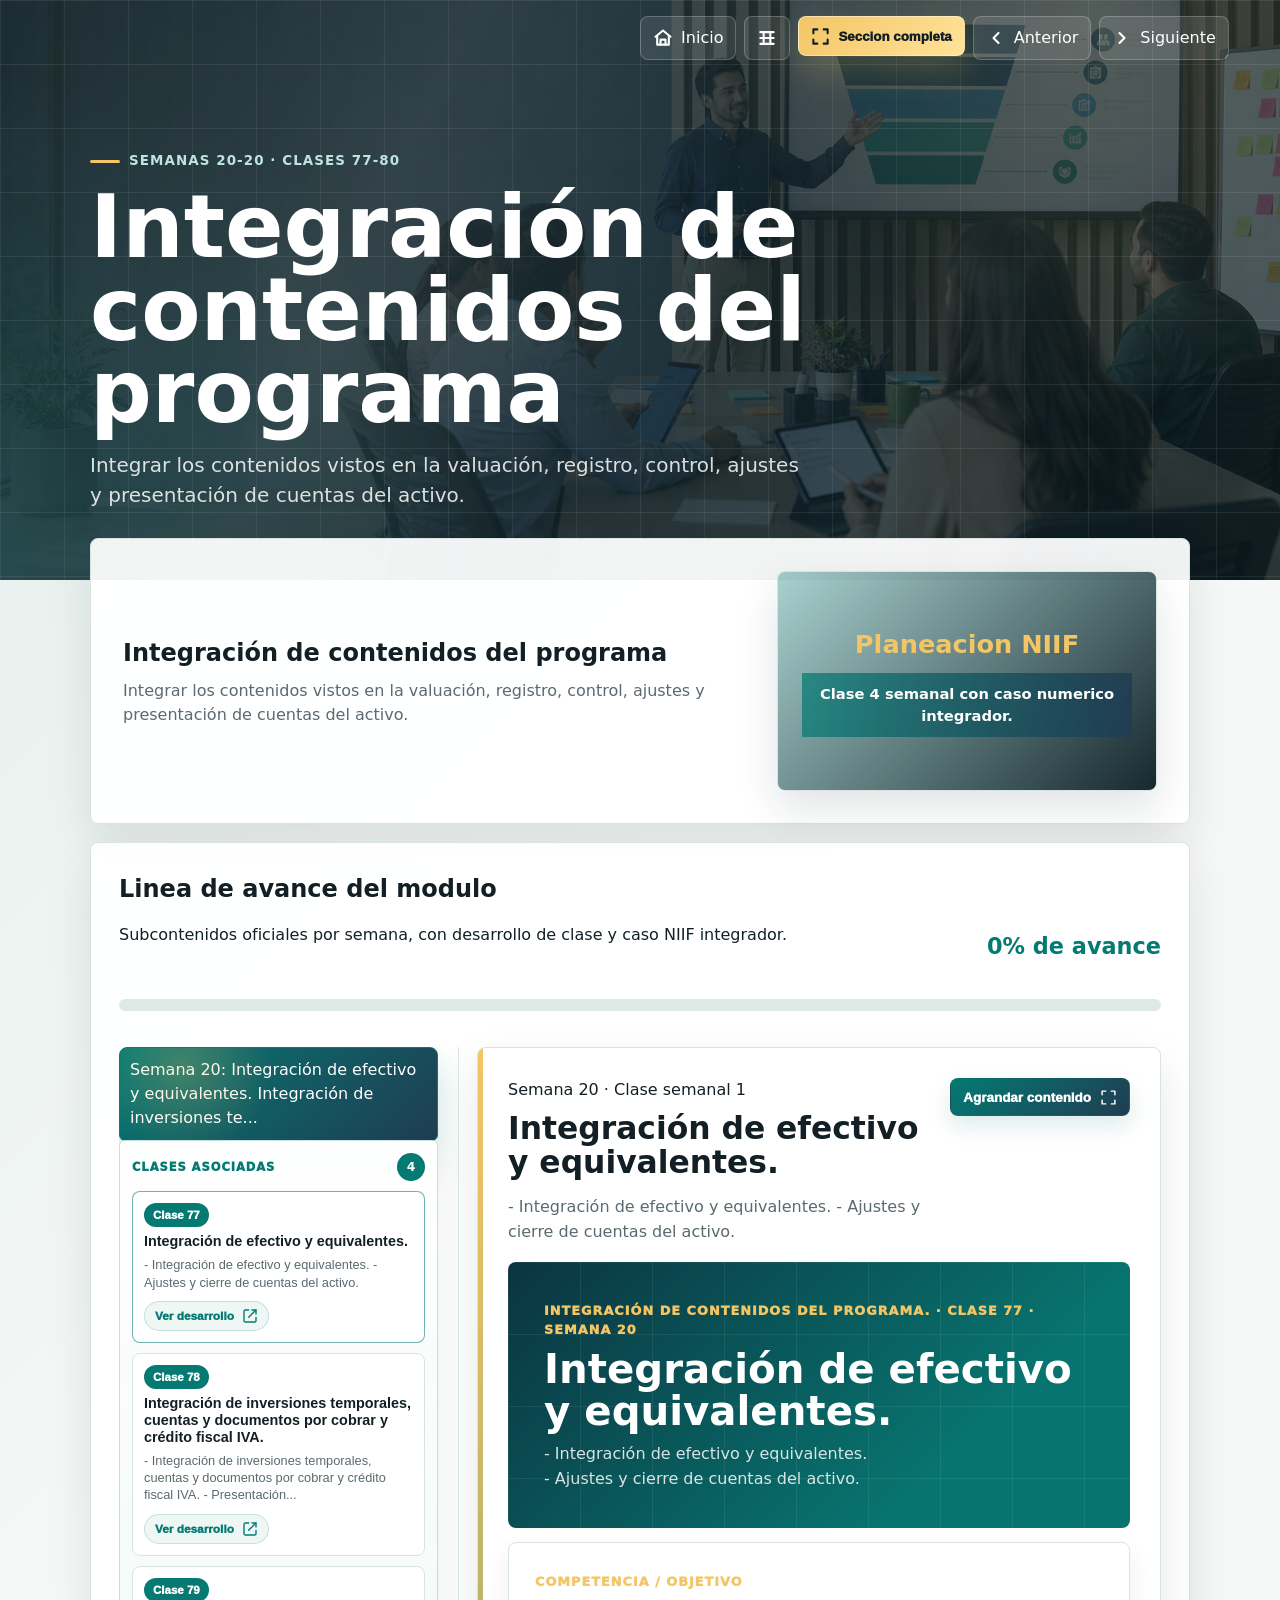
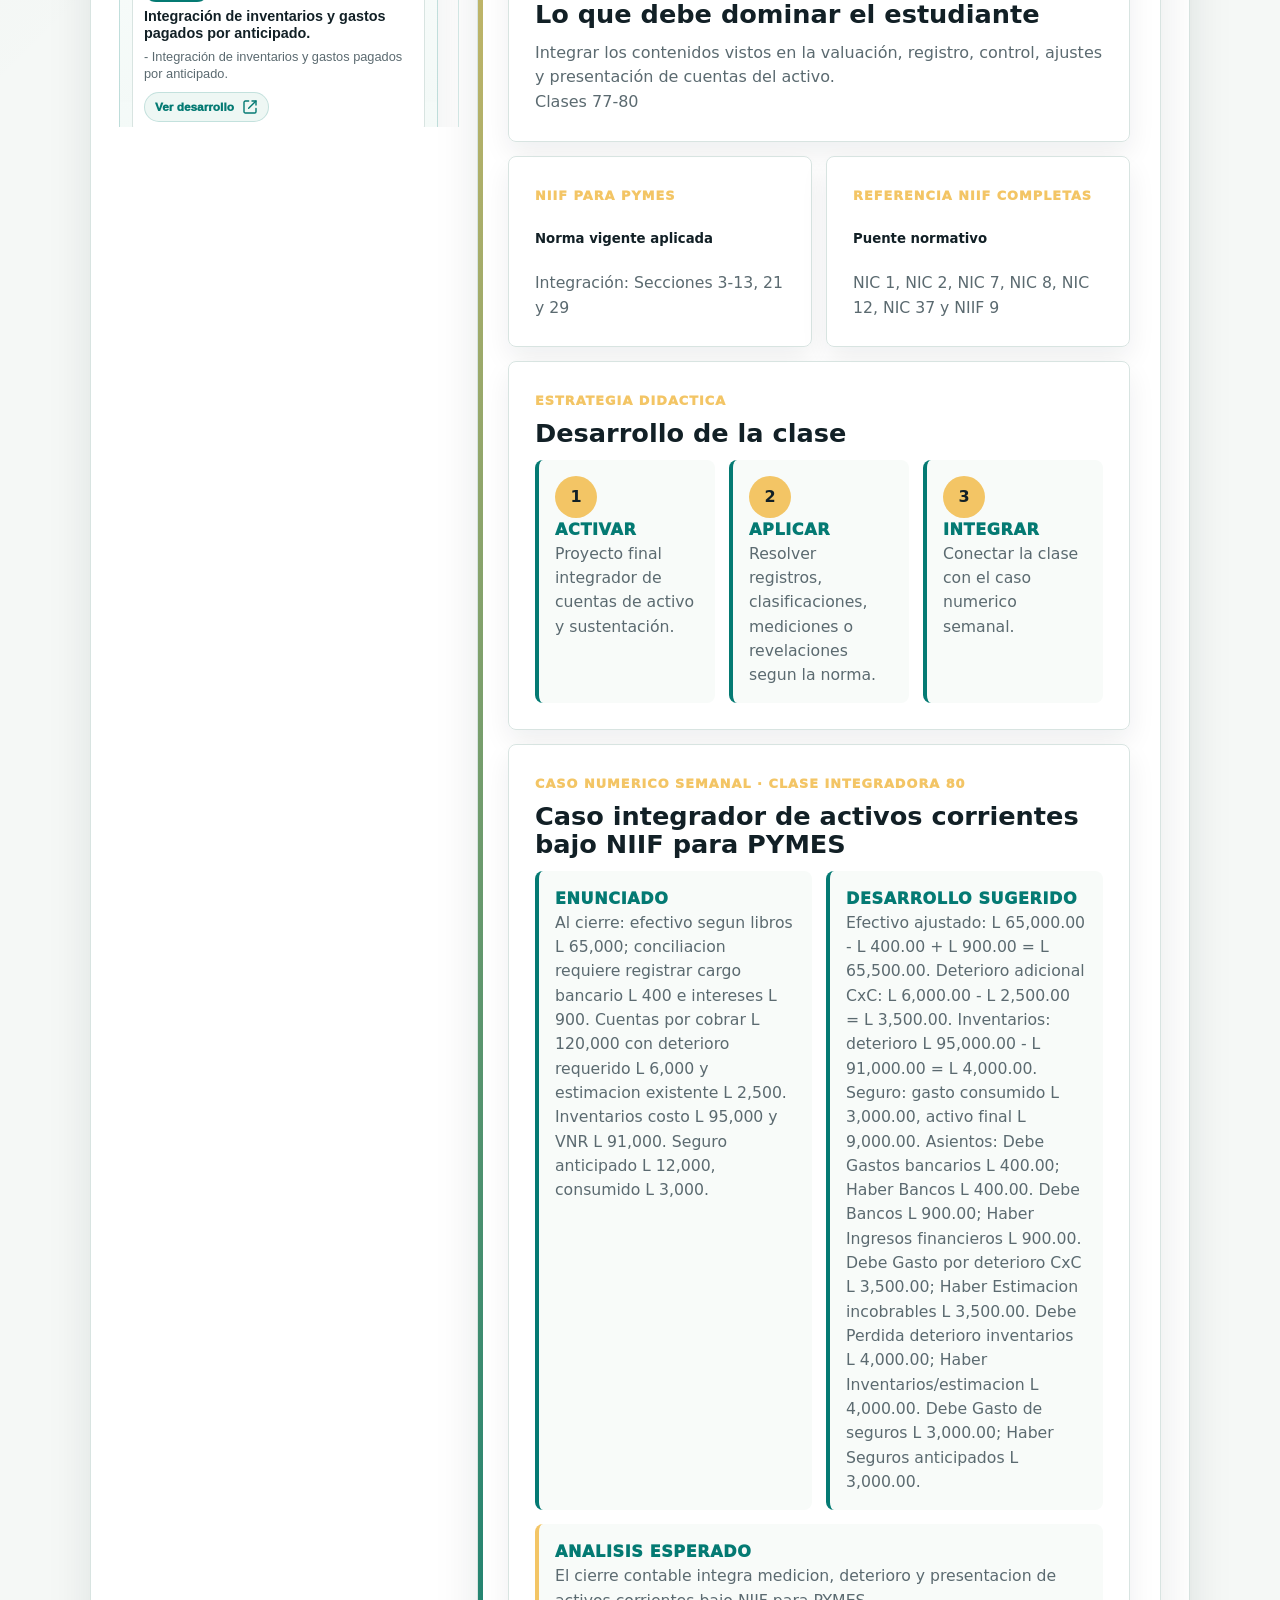
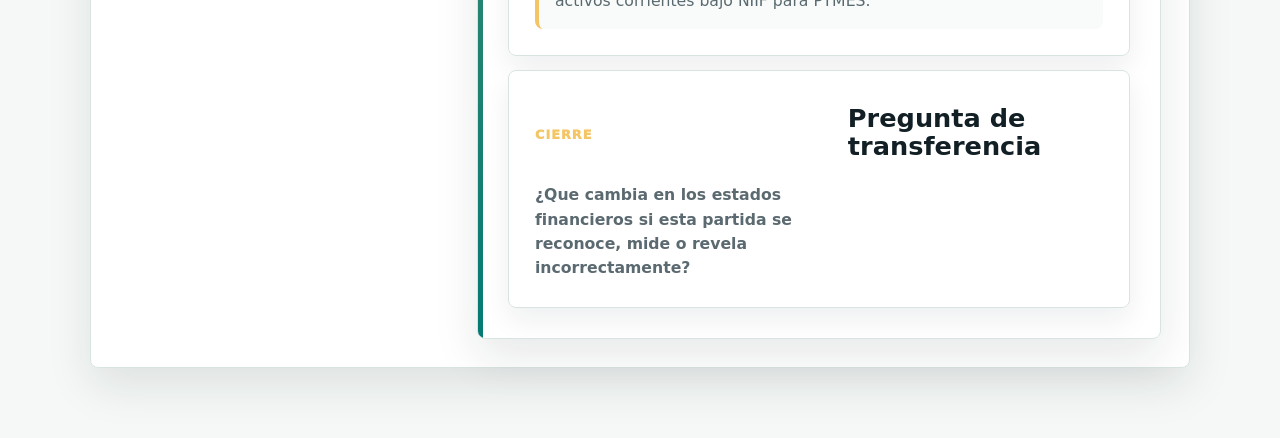
==== cierre.html @ 1a4b7820 "Publicar sitio Contabilidad II" ====
<!doctype html>
<html lang="es">
<head>
  <meta charset="utf-8">
  <meta name="viewport" content="width=device-width, initial-scale=1">
  <title>Integración de contenidos del programa | Contabilidad II</title>
  <link rel="stylesheet" href="module-pages.css?v=conta2-class4-impact">
</head>
<body data-custom-module="manual" data-default-class="77">
  <header class="module-hero">
    <nav class="module-nav">
      <a href="index.html" aria-label="Inicio">
        <svg viewBox="0 0 24 24" aria-hidden="true"><path d="M3 10.5 12 3l9 7.5"></path><path d="M5 10v10h14V10"></path><path d="M9 20v-6h6v6"></path></svg>
        <span>Inicio</span>
      </a>
      <a href="index.html?v=matrix-icon#matriz" aria-label="Regresar a la matriz" title="Regresar a la matriz">
        <svg viewBox="0 0 24 24" aria-hidden="true"><path d="M4 5h16"></path><path d="M4 12h16"></path><path d="M4 19h16"></path><path d="M8 5v14"></path><path d="M16 5v14"></path></svg>
      </a>
      <button class="module-nav-fullscreen" type="button" data-current-class-fullscreen aria-label="Seccion completa del modulo" title="Seccion completa">
        <svg viewBox="0 0 24 24" aria-hidden="true"><path d="M8 3H3v5"></path><path d="M16 3h5v5"></path><path d="M21 16v5h-5"></path><path d="M3 16v5h5"></path></svg>
        <span>Seccion completa</span>
      </button>
      <a href="modulo-4-inventarios-anticipados.html?class=53" aria-label="Modulo anterior"><svg viewBox="0 0 24 24" aria-hidden="true"><path d="m15 18-6-6 6-6"></path></svg><span>Anterior</span></a>
      <a href="index.html#matriz" aria-label="Siguiente modulo"><svg viewBox="0 0 24 24" aria-hidden="true"><path d="M9 18l6-6-6-6"></path></svg><span>Siguiente</span></a>
    </nav>
    <div class="module-hero-inner">
      <span class="eyebrow" data-module-range>Semanas 20-20 · Clases 77-80</span>
      <h1 data-module-title>Integración de contenidos del programa</h1>
      <p data-module-summary>Integrar los contenidos vistos en la valuación, registro, control, ajustes y presentación de cuentas del activo.</p>
    </div>
  </header>
  <main class="module-layout module-one accounting-module" data-conta-module></main>
  <script src="module-pages.js?v=conta2-class4-impact"></script>
</body>
</html>
---- module-pages.css ----
:root {
  --ink: #122026;
  --muted: #5b6a70;
  --paper: #f5f8f6;
  --white: #ffffff;
  --teal: #047a73;
  --navy: #203d52;
  --gold: #f3c565;
  --green: #71a03a;
  --line: #d8e4e1;
  --radius: 8px;
}

* { box-sizing: border-box; }

html { scroll-behavior: smooth; }

body {
  margin: 0;
  font-family: Inter, "Segoe UI", system-ui, sans-serif;
  color: var(--ink);
  background: linear-gradient(135deg, rgba(4,122,115,.08), transparent 35%), var(--paper);
  line-height: 1.5;
  overflow-x: hidden;
}

body.motion-ready {
  --mx: 50%;
  --my: 50%;
}

body.motion-ready::before {
  content: "";
  position: fixed;
  inset: 0;
  z-index: -1;
  pointer-events: none;
  background:
    radial-gradient(circle at var(--mx) var(--my), rgba(243,197,101,.18), transparent 28%),
    radial-gradient(circle at calc(100% - var(--mx)) calc(100% - var(--my)), rgba(4,122,115,.14), transparent 24%),
    linear-gradient(135deg, rgba(255,255,255,.35), transparent 42%);
  opacity: .72;
  transition: background-position .2s ease;
}

.module-hero {
  min-height: 56vh;
  color: var(--white);
  background:
    linear-gradient(90deg, rgba(13,32,38,.94), rgba(13,32,38,.72)),
    url("assets/administracion-financiera-hero.png") center / cover;
  position: relative;
  overflow: hidden;
  isolation: isolate;
}

.module-hero::before {
  content: "";
  position: absolute;
  inset: 0;
  background-image: linear-gradient(rgba(255,255,255,.08) 1px, transparent 1px), linear-gradient(90deg, rgba(255,255,255,.07) 1px, transparent 1px);
  background-size: 64px 64px;
  animation: drift 18s linear infinite;
}

.module-hero::after {
  content: "";
  position: absolute;
  inset: -30%;
  z-index: 1;
  pointer-events: none;
  background:
    linear-gradient(115deg, transparent 20%, rgba(255,255,255,.11) 38%, transparent 54%),
    radial-gradient(circle at 72% 20%, rgba(243,197,101,.18), transparent 24%),
    radial-gradient(circle at 18% 82%, rgba(4,122,115,.3), transparent 28%);
  mix-blend-mode: screen;
  opacity: .72;
  animation: auroraSweep 9s ease-in-out infinite alternate;
}

.module-nav {
  position: relative;
  z-index: 2;
  display: flex;
  justify-content: flex-end;
  gap: 8px;
  padding: 16px clamp(16px, 4vw, 56px);
}

.module-nav a {
  min-height: 40px;
  color: var(--white);
  text-decoration: none;
  border: 1px solid rgba(255,255,255,.22);
  border-radius: var(--radius);
  padding: 9px 12px;
  background: rgba(255,255,255,.1);
  display: inline-flex;
  align-items: center;
  gap: 8px;
  transition: transform .24s ease, background .24s ease, border-color .24s ease, box-shadow .24s ease;
}

.module-nav a:hover {
  transform: translateY(-2px);
  background: rgba(255,255,255,.18);
  border-color: rgba(255,255,255,.34);
  box-shadow: 0 14px 28px rgba(0,0,0,.16);
}

.module-nav a svg {
  width: 20px;
  height: 20px;
  flex: 0 0 auto;
  stroke: currentColor;
  stroke-width: 2.1;
  fill: none;
  stroke-linecap: round;
  stroke-linejoin: round;
}

.module-nav a svg *,
.module-nav button svg * {
  fill: none !important;
  stroke: currentColor !important;
  vector-effect: non-scaling-stroke;
}

.module-nav button {
  width: 40px;
  height: 40px;
  display: inline-grid;
  place-items: center;
  border: 1px solid rgba(255,255,255,.22);
  border-radius: var(--radius);
  color: var(--white);
  background: rgba(255,255,255,.1);
  cursor: pointer;
  transition: transform .24s ease, background .24s ease, border-color .24s ease, box-shadow .24s ease;
}

.module-nav .module-nav-fullscreen {
  width: auto;
  min-width: 40px;
  display: inline-flex;
  align-items: center;
  justify-content: center;
  gap: 8px;
  padding: 9px 12px;
  color: #122026;
  background: linear-gradient(135deg, var(--gold), #ffe39a);
  border-color: rgba(255,255,255,.4);
  box-shadow: 0 16px 34px rgba(243,197,101,.22);
  font-weight: 950;
}

.module-nav .module-nav-fullscreen:hover {
  background: linear-gradient(135deg, #ffe39a, var(--gold));
  border-color: rgba(255,255,255,.58);
}

.module-nav .module-nav-fullscreen svg {
  width: 19px;
  height: 19px;
}

.module-nav button:hover {
  transform: translateY(-2px);
  background: rgba(255,255,255,.18);
  border-color: rgba(255,255,255,.34);
  box-shadow: 0 14px 28px rgba(0,0,0,.16);
}

.module-nav button svg {
  width: 21px;
  height: 21px;
  stroke: currentColor;
  stroke-width: 2.1;
  fill: none;
  stroke-linecap: round;
  stroke-linejoin: round;
}

.module-hero-inner {
  position: relative;
  z-index: 2;
  width: min(1100px, calc(100% - 32px));
  margin: 0 auto;
  padding: 70px 0;
  animation: rise .75s ease both;
}

.eyebrow {
  display: inline-flex;
  align-items: center;
  gap: 9px;
  color: #bde4df;
  font-weight: 900;
  letter-spacing: .08em;
  text-transform: uppercase;
  font-size: .84rem;
}

.eyebrow::before {
  content: "";
  width: 30px;
  height: 3px;
  border-radius: 999px;
  background: var(--gold);
}

h1 {
  max-width: 880px;
  margin: 14px 0 16px;
  font-size: clamp(2.4rem, 7vw, 5.4rem);
  line-height: .96;
}

.motion-ready h1 {
  background: linear-gradient(90deg, #ffffff 0%, #ffffff 44%, #dff8f4 58%, #f5d27d 76%, #ffffff 100%);
  background-size: 220% auto;
  color: transparent;
  -webkit-background-clip: text;
  background-clip: text;
  animation: titleSheen 7s ease-in-out infinite;
}

.hero-dynamic {
  display: inline-flex;
  flex-wrap: wrap;
  align-items: center;
  gap: 8px;
  width: fit-content;
  margin-top: 22px;
  padding: 8px 12px;
  border: 1px solid rgba(255,255,255,.24);
  border-radius: 999px;
  color: rgba(255,255,255,.92);
  background: rgba(255,255,255,.11);
  box-shadow: 0 16px 38px rgba(0,0,0,.18);
  backdrop-filter: blur(14px);
  animation: dynamicEnter .72s ease both .28s;
}

.hero-dynamic-label {
  color: rgba(255,255,255,.7);
  font-size: .82rem;
  font-weight: 800;
  letter-spacing: .08em;
  text-transform: uppercase;
}

.hero-dynamic-word {
  min-width: 170px;
  color: var(--gold);
  font-weight: 950;
  letter-spacing: 0;
}

.hero-dynamic-word.switching {
  animation: wordSwitch .42s ease both;
}

.module-result-badge {
  display: inline-flex;
  align-items: center;
  width: fit-content;
  min-height: 36px;
  margin: -2px 0 18px;
  padding: 8px 12px;
  border-radius: 999px;
  color: var(--ink);
  background: var(--gold);
  font-weight: 950;
  box-shadow: 0 12px 28px rgba(0,0,0,.18);
  animation: badgePulse .7s ease both;
}

.module-result-badge.failed {
  color: var(--white);
  background: #b44a3f;
}

.module-hero p {
  max-width: 720px;
  margin: 0;
  color: rgba(255,255,255,.84);
  font-size: clamp(1.02rem, 2vw, 1.25rem);
}

.module-layout {
  width: min(1100px, calc(100% - 32px));
  margin: -42px auto 70px;
  position: relative;
  z-index: 3;
}

.intro-card,
.topic-card,
.action-band,
.timeline,
.learning-panel,
.lesson-card {
  border: 1px solid var(--line);
  border-radius: var(--radius);
  background: rgba(255,255,255,.94);
  box-shadow: 0 18px 45px rgba(18,32,38,.1);
}

.motion-ready .intro-card,
.motion-ready .learning-panel,
.motion-ready .lesson-card,
.motion-ready .impact-sheet,
.motion-ready .evaluation-info-card {
  position: relative;
  overflow: hidden;
}

.motion-ready .learning-panel {
  overflow: visible;
}

.motion-ready .intro-card::before,
.motion-ready .learning-panel::before,
.motion-ready .lesson-card::before,
.motion-ready .impact-sheet::before {
  content: "";
  position: absolute;
  inset: 0;
  pointer-events: none;
  background:
    linear-gradient(120deg, transparent, rgba(255,255,255,.48), transparent),
    radial-gradient(circle at var(--mx) var(--my), rgba(243,197,101,.14), transparent 30%);
  opacity: 0;
  transform: translateX(-36%);
  transition: opacity .35s ease, transform .7s ease;
}

.motion-ready .intro-card:hover::before,
.motion-ready .learning-panel:hover::before,
.motion-ready .lesson-card:hover::before,
.motion-ready .impact-sheet:hover::before {
  opacity: .85;
  transform: translateX(36%);
}

.intro-card {
  padding: clamp(20px, 3vw, 32px);
}

.objective-card {
  display: grid;
  grid-template-columns: minmax(0, 1fr) minmax(260px, 380px);
  gap: 22px;
  align-items: center;
}

.objective-video {
  border: 1px solid var(--line);
  border-radius: var(--radius);
  overflow: hidden;
  background: #0d2026;
  box-shadow: 0 18px 42px rgba(18,32,38,.12);
  transform-style: preserve-3d;
  transition: transform .42s ease, box-shadow .42s ease, border-color .42s ease;
}

.objective-video:hover {
  border-color: rgba(243,197,101,.55);
  transform: translateY(-5px) perspective(900px) rotateX(1.5deg) rotateY(-1.5deg);
  box-shadow: 0 28px 60px rgba(18,32,38,.22);
}

.objective-video video {
  display: block;
  width: 100%;
  aspect-ratio: 16 / 9;
  object-fit: cover;
  background: #000;
}

.objective-video.video-empty {
  min-height: 220px;
  display: grid;
  place-items: center;
  align-content: center;
  gap: 10px;
  padding: 24px;
  color: rgba(255,255,255,.86);
  text-align: center;
  background:
    linear-gradient(135deg, rgba(4,122,115,.34), rgba(13,32,38,.96)),
    repeating-linear-gradient(135deg, rgba(255,255,255,.055) 0 1px, transparent 1px 16px);
}

.objective-video.video-empty strong {
  display: block;
  color: var(--gold);
  font-size: clamp(1.25rem, 2vw, 1.7rem);
}

.objective-video span {
  display: block;
  padding: 10px 12px;
  color: var(--white);
  font-weight: 800;
  font-size: .92rem;
  background: linear-gradient(90deg, rgba(4,122,115,.72), rgba(32,61,82,.92));
}

.intro-card h2,
.action-band h2 {
  margin: 0 0 8px;
}

.intro-card p,
.topic-card p,
.action-band p {
  margin: 0;
  color: var(--muted);
}

.content-grid {
  display: grid;
  grid-template-columns: repeat(4, 1fr);
  gap: 14px;
  margin-top: 18px;
}

.topic-card {
  min-height: 230px;
  padding: 18px;
  transition: transform .28s ease, box-shadow .28s ease, border-color .28s ease;
}

.topic-card:hover {
  transform: translateY(-7px);
  border-color: rgba(4,122,115,.42);
  box-shadow: 0 24px 50px rgba(18,32,38,.14);
}

.topic-card span {
  width: 42px;
  height: 42px;
  display: grid;
  place-items: center;
  border-radius: var(--radius);
  color: var(--white);
  background: var(--teal);
  font-weight: 900;
}

.topic-card h3 {
  margin: 18px 0 8px;
}

.timeline {
  display: grid;
  grid-template-columns: repeat(4, 1fr);
  gap: 1px;
  overflow: hidden;
  margin-top: 18px;
  background: var(--line);
}

.timeline div {
  background: var(--white);
  padding: 18px;
  min-height: 120px;
}

.timeline strong {
  color: var(--teal);
  font-size: 1.6rem;
}

.timeline span {
  display: block;
  margin-top: 6px;
  color: var(--muted);
  font-weight: 800;
}

.action-band {
  margin-top: 18px;
  padding: 22px;
  border-left: 6px solid var(--gold);
}

.learning-panel {
  margin-top: 18px;
  padding: clamp(18px, 3vw, 28px);
  overflow: visible;
  display: grid;
  grid-template-columns: 300px 1fr;
  gap: 18px;
}

.learning-head {
  display: grid;
  grid-template-columns: 1fr auto;
  gap: 16px;
  align-items: end;
  margin-bottom: 18px;
  grid-column: 1 / -1;
}

.learning-head h2 {
  margin: 0;
}

.progress-text {
  color: var(--teal);
  font-size: 1.4rem;
  font-weight: 900;
}

.progress-track {
  height: 12px;
  border-radius: 999px;
  background: #dfe9e6;
  overflow: hidden;
  margin-bottom: 18px;
  grid-column: 1 / -1;
  position: relative;
}

.progress-fill {
  display: block;
  width: 0%;
  height: 100%;
  border-radius: inherit;
  background: linear-gradient(90deg, var(--teal), var(--green), var(--gold));
  position: relative;
  overflow: hidden;
  transition: width .58s cubic-bezier(.22, 1, .36, 1);
}

.progress-fill::after {
  content: "";
  position: absolute;
  inset: 0;
  background: linear-gradient(90deg, transparent, rgba(255,255,255,.72), transparent);
  transform: translateX(-100%);
  animation: progressShine 2.6s ease-in-out infinite;
}

.step-line {
  display: grid;
  grid-template-columns: 1fr;
  align-self: start;
  gap: 10px;
  margin-bottom: 0;
  position: sticky;
  top: 18px;
  min-height: 0;
  max-height: min(680px, calc(100dvh - 110px));
  overflow-y: scroll;
  overscroll-behavior: contain;
  padding-right: 10px;
  border-right: 1px solid rgba(4,122,115,.16);
  scrollbar-gutter: stable;
  scrollbar-color: rgba(4,122,115,.45) rgba(4,122,115,.08);
  scrollbar-width: thin;
}

.step-line::-webkit-scrollbar {
  width: 12px;
}

.step-line::-webkit-scrollbar-track {
  border-radius: 999px;
  background: rgba(4,122,115,.08);
}

.step-line::-webkit-scrollbar-thumb {
  border-radius: 999px;
  background: rgba(4,122,115,.42);
}

.step-filter-item {
  display: grid;
  gap: 0;
}

.step-chip {
  cursor: pointer;
  min-height: 58px;
  border: 1px solid var(--line);
  border-radius: var(--radius);
  background: #f7fbf9;
  padding: 10px;
  color: var(--muted);
  text-align: left;
  font: inherit;
  position: relative;
  overflow: hidden;
  transition: transform .24s ease, border-color .24s ease, background .24s ease, color .24s ease, box-shadow .24s ease;
}

.step-chip::before {
  content: "";
  position: absolute;
  inset: 0;
  background: radial-gradient(circle at 20% 20%, rgba(243,197,101,.24), transparent 34%);
  opacity: 0;
  transition: opacity .28s ease;
}

.step-chip:hover,
.step-chip.active {
  transform: translateY(-2px);
  color: var(--ink);
  background: #ffffff;
  border-color: rgba(4,122,115,.48);
}

.step-chip:hover::before,
.step-chip.active::before {
  opacity: 1;
}

.step-chip.active {
  color: var(--white);
  background: linear-gradient(135deg, var(--teal), var(--navy));
  border-color: var(--teal);
  box-shadow: 0 18px 34px rgba(4,122,115,.22);
}

.step-filter-item.active > .step-chip,
.step-filter-item:has(.step-chip.active) > .step-chip {
  border-bottom-right-radius: 6px;
  border-bottom-left-radius: 6px;
}

.step-chip.complete {
  color: var(--ink);
  background: rgba(4,122,115,.1);
  border-color: rgba(4,122,115,.4);
}

.step-chip.complete.active {
  color: var(--white);
  background: linear-gradient(135deg, var(--teal), var(--green));
}

.step-chip[data-result]::after {
  content: attr(data-result);
  display: inline-flex;
  width: fit-content;
  margin-top: 8px;
  padding: 4px 8px;
  border-radius: 999px;
  color: var(--ink);
  background: var(--gold);
  font-size: .76rem;
  font-weight: 950;
}

.step-chip.exam-failed::after {
  color: var(--white);
  background: #b44a3f;
}

.step-filter-item > .lesson-class-panel {
  display: none;
  margin: -1px 0 8px;
  padding: 12px;
  border-color: rgba(4,122,115,.22);
  border-top-color: rgba(4,122,115,.1);
  border-top-right-radius: 6px;
  border-top-left-radius: 6px;
  background:
    linear-gradient(180deg, rgba(255,255,255,.96), rgba(238,247,244,.94));
  box-shadow: 0 16px 34px rgba(18,32,38,.08);
  animation: drawerOpen .28s ease both;
}

.step-filter-item.active > .lesson-class-panel,
.step-filter-item:has(.step-chip.active) > .lesson-class-panel {
  display: block;
}

.step-filter-item > .lesson-class-panel .lesson-class-head {
  margin-bottom: 10px;
}

.step-filter-item > .lesson-class-panel .lesson-class-head span {
  font-size: .72rem;
}

.step-filter-item > .lesson-class-panel .lesson-class-head strong {
  min-width: 28px;
  height: 28px;
  font-size: .78rem;
}

.step-filter-item > .lesson-class-panel .lesson-class-grid {
  grid-template-columns: 1fr;
}

.step-filter-item > .lesson-class-panel .lesson-class-card {
  min-height: 0;
  gap: 6px;
  padding: 11px;
  box-shadow: none;
}

.step-filter-item > .lesson-class-panel .lesson-class-card .lesson-class-badge {
  min-height: 24px;
  font-size: .72rem;
}

.step-filter-item > .lesson-class-panel .lesson-class-card strong {
  font-size: .9rem;
}

.step-filter-item > .lesson-class-panel .lesson-class-card small {
  font-size: .8rem;
}

.step-filter-item > .lesson-class-panel .lesson-class-cta {
  min-height: 30px;
  padding: 6px 10px;
  font-size: .74rem;
}

.lesson-list {
  display: grid;
  gap: 14px;
  min-width: 0;
}

.lesson-card {
  position: relative;
  display: none;
  min-height: 520px;
  padding: clamp(22px, 4vw, 38px);
  overflow: hidden;
}

.lesson-card.active {
  display: block;
  opacity: 1;
  transform: translateY(0);
}

.development-fullscreen {
  position: fixed;
  inset: 0;
  z-index: 95;
  display: none;
  padding: clamp(18px, 4vw, 54px);
  color: var(--ink);
  background:
    linear-gradient(135deg, rgba(4,122,115,.08), transparent 38%),
    var(--paper);
  overflow: auto;
}

.development-fullscreen.open {
  display: block;
  animation: fullscreenFade .34s ease both;
}

.development-fullscreen-inner {
  width: min(1420px, 100%);
  min-height: calc(100dvh - clamp(36px, 8vw, 108px));
  margin: 0 auto;
  display: grid;
  grid-template-rows: auto 1fr;
  gap: 22px;
}

.development-fullscreen-head {
  display: grid;
  grid-template-columns: 1fr auto;
  gap: 16px;
  align-items: start;
}

.development-fullscreen-head h2 {
  margin: 8px 0 8px;
  font-size: clamp(2.2rem, 5vw, 4.4rem);
  line-height: .98;
}

.development-fullscreen-head p {
  max-width: 860px;
  margin: 0;
  color: var(--muted);
  font-size: 1.05rem;
  line-height: 1.7;
}

.fullscreen-actions {
  display: flex;
  align-items: center;
  gap: 8px;
}

.matrix-return {
  width: 42px;
  height: 42px;
  min-height: 42px;
  display: inline-grid;
  place-items: center;
  border: 1px solid var(--line);
  border-radius: var(--radius);
  padding: 0;
  color: var(--teal);
  background: #f7fbf9;
  text-decoration: none;
  font-weight: 950;
  transition: transform .24s ease, box-shadow .24s ease, background .24s ease, border-color .24s ease;
}

.matrix-return:hover {
  transform: translateY(-2px);
  border-color: rgba(4,122,115,.42);
  background: #eef8f5;
  box-shadow: 0 14px 28px rgba(18,32,38,.14);
}

.matrix-return svg {
  width: 20px;
  height: 20px;
  fill: none;
  stroke: currentColor;
  stroke-width: 2.2;
  stroke-linecap: round;
  stroke-linejoin: round;
}

.fullscreen-close {
  width: 42px;
  height: 42px;
  display: inline-grid;
  place-items: center;
  border: 1px solid var(--line);
  border-radius: var(--radius);
  background: #f7fbf9;
  color: var(--teal);
  cursor: pointer;
  transition: transform .24s ease, box-shadow .24s ease, background .24s ease, border-color .24s ease;
}

.fullscreen-close:hover {
  transform: translateY(-2px) scale(1.03);
  border-color: rgba(4,122,115,.42);
  box-shadow: 0 14px 28px rgba(18,32,38,.14);
}

.fullscreen-close {
  background: var(--navy);
  border-color: var(--navy);
  color: var(--white);
}

.fullscreen-close svg {
  width: 20px;
  height: 20px;
  fill: none;
  stroke: currentColor;
  stroke-width: 2.35;
  stroke-linecap: round;
  stroke-linejoin: round;
}

.development-fullscreen-grid {
  display: grid;
  grid-template-columns: 1.2fr .8fr;
  gap: 18px;
}

.section-fullscreen .development-fullscreen-grid {
  display: block;
}

.development-fullscreen-grid:has(.impact-slide) {
  grid-template-columns: 1fr;
  gap: clamp(24px, 4vw, 46px);
}

.development-fullscreen .development-box {
  min-height: 58vh;
  padding: clamp(20px, 3vw, 34px);
  background: var(--white);
  box-shadow: 0 22px 60px rgba(18,32,38,.1);
}

.development-fullscreen .content-slide {
  min-height: 64vh;
  background: var(--white);
}

.section-fullscreen .development-fullscreen-inner {
  width: min(1700px, calc(100% - 24px));
}

.section-fullscreen-browser {
  display: grid;
  grid-template-columns: minmax(320px, 420px) minmax(0, 1fr);
  gap: clamp(16px, 2.4vw, 28px);
  align-items: start;
}

.section-class-browser,
.section-class-stage {
  border: 1px solid rgba(4,122,115,.14);
  border-radius: var(--radius);
  background: rgba(255,255,255,.78);
  box-shadow: 0 18px 42px rgba(18,32,38,.08);
}

.section-class-browser {
  position: sticky;
  top: 0;
  max-height: calc(100dvh - 170px);
  overflow: auto;
  padding: 16px;
}

.section-class-browser-head {
  display: flex;
  align-items: center;
  justify-content: space-between;
  gap: 12px;
  margin-bottom: 14px;
}

.section-class-browser-head strong {
  width: 42px;
  height: 42px;
  display: inline-grid;
  place-items: center;
  border-radius: 50%;
  color: var(--white);
  background: var(--teal);
  font-size: 1.05rem;
}

.section-class-list {
  display: grid;
  gap: 10px;
}

.section-class-option {
  display: grid;
  gap: 8px;
  width: 100%;
  min-height: 112px;
  border: 1px solid rgba(4,122,115,.14);
  border-radius: var(--radius);
  padding: 14px;
  text-align: left;
  color: var(--ink);
  background: rgba(255,255,255,.82);
  cursor: pointer;
  transition: transform .22s ease, border-color .22s ease, box-shadow .22s ease, background .22s ease;
}

.section-class-option:hover,
.section-class-option.active {
  transform: translateY(-2px);
  border-color: rgba(4,122,115,.42);
  background: linear-gradient(135deg, rgba(4,122,115,.1), rgba(243,197,101,.08)), var(--white);
  box-shadow: 0 16px 30px rgba(18,32,38,.1);
}

.section-class-option span {
  width: fit-content;
  border-radius: 999px;
  padding: 5px 10px;
  color: var(--white);
  background: var(--teal);
  font-size: .78rem;
  font-weight: 950;
}

.section-class-option strong {
  font-size: 1.02rem;
  line-height: 1.14;
}

.section-class-option small {
  color: var(--muted);
  font-size: .88rem;
  line-height: 1.35;
}

.section-class-stage {
  min-height: calc(100dvh - 170px);
  padding: clamp(18px, 2.2vw, 30px);
}

.section-class-empty {
  min-height: 220px;
  display: flex;
  flex-direction: column;
  align-content: center;
  justify-content: center;
  gap: 14px;
  border-radius: var(--radius);
  border: 1px solid rgba(4,122,115,.14);
  padding: clamp(20px, 3vw, 34px);
  color: var(--ink);
  background:
    linear-gradient(135deg, rgba(4,122,115,.08), rgba(243,197,101,.08)),
    var(--white);
}

.section-class-active-head h3 {
  max-width: 920px;
  margin: 0;
  font-size: clamp(2rem, 4.2vw, 4.3rem);
  line-height: 1.02;
}

.section-class-empty h3 {
  max-width: 720px;
  margin: 0;
  font-size: clamp(1.55rem, 2.2vw, 2.35rem);
  line-height: 1.08;
}

.section-class-active-head p {
  max-width: 820px;
  margin: 0;
  color: var(--muted);
  font-size: 1.05rem;
  line-height: 1.6;
}

.section-class-empty p {
  max-width: 660px;
  margin: 0;
  color: var(--muted);
  font-size: 1rem;
  line-height: 1.55;
}

.section-class-active-head {
  display: grid;
  grid-template-columns: minmax(0, 1fr) auto;
  align-items: start;
  gap: 16px;
  margin-bottom: 18px;
}

.section-class-expand {
  min-height: 42px;
  display: inline-flex;
  align-items: center;
  justify-content: center;
  gap: 9px;
  border: 1px solid rgba(4,122,115,.25);
  border-radius: var(--radius);
  padding: 10px 13px;
  color: var(--white);
  background: linear-gradient(135deg, var(--teal), var(--navy));
  box-shadow: 0 14px 30px rgba(4,122,115,.18);
  font-weight: 950;
  white-space: nowrap;
  cursor: pointer;
  transition: transform .22s ease, box-shadow .22s ease;
}

.section-class-expand:hover {
  transform: translateY(-2px);
  box-shadow: 0 18px 36px rgba(4,122,115,.25);
}

.section-class-expand svg {
  width: 18px;
  height: 18px;
  fill: none;
  stroke: currentColor;
  stroke-width: 2.1;
  stroke-linecap: round;
  stroke-linejoin: round;
}

body.lesson-fullscreen {
  overflow: hidden;
}

.lesson-card::before {
  content: "";
  position: absolute;
  inset: 0 auto 0 0;
  width: 5px;
  background: linear-gradient(180deg, var(--gold), var(--teal));
}

.lesson-card.complete {
  border-color: rgba(4,122,115,.45);
}

.lesson-card.active .lesson-development {
  animation: contentRefresh .5s cubic-bezier(.22, 1, .36, 1) both;
}

.lesson-top {
  display: grid;
  grid-template-columns: minmax(0, 1fr) auto;
  gap: 14px 20px;
  align-items: start;
}

.lesson-top-main {
  display: grid;
  gap: 10px;
  min-width: 0;
}

.lesson-top-fullscreen {
  min-height: 42px;
  display: inline-flex;
  align-items: center;
  justify-content: center;
  gap: 9px;
  border: 1px solid rgba(4,122,115,.22);
  border-radius: 999px;
  padding: 9px 14px;
  color: var(--white);
  background: linear-gradient(135deg, var(--teal), var(--navy));
  box-shadow: 0 14px 28px rgba(4,122,115,.18);
  font-weight: 950;
  white-space: nowrap;
}

.lesson-top-fullscreen:hover {
  transform: translateY(-2px);
  box-shadow: 0 18px 36px rgba(4,122,115,.25);
}

.lesson-top-fullscreen svg {
  width: 18px;
  height: 18px;
  fill: none;
  stroke: currentColor;
  stroke-width: 2.1;
  stroke-linecap: round;
  stroke-linejoin: round;
}

.lesson-card h3 {
  margin: 0 0 6px;
  font-size: clamp(1.65rem, 3vw, 2.6rem);
  line-height: 1.05;
}

.lesson-card p {
  margin: 0;
  color: var(--muted);
  max-width: 920px;
  font-size: 1.05rem;
}

.lesson-development {
  display: grid;
  grid-template-columns: 1.1fr .9fr;
  gap: 16px;
  margin-top: 26px;
}

.preview-development {
  align-items: stretch;
}

.preview-main,
.preview-side {
  border: 1px solid rgba(4,122,115,.16);
  border-radius: var(--radius);
  background:
    linear-gradient(135deg, rgba(4,122,115,.07), rgba(243,197,101,.06)),
    var(--white);
  box-shadow: 0 16px 34px rgba(18,32,38,.06);
}

.preview-main {
  padding: clamp(18px, 2.6vw, 28px);
}

.preview-main h4 {
  margin: 8px 0 8px;
  color: var(--ink);
  font-size: clamp(1.35rem, 2.2vw, 2rem);
  line-height: 1.08;
}

.preview-main p {
  max-width: 760px;
  font-size: 1rem;
}

.preview-points {
  display: grid;
  gap: 10px;
  margin-top: 20px;
}

.preview-points div,
.preview-side div {
  border: 1px solid rgba(4,122,115,.12);
  border-radius: 10px;
  padding: 12px;
  background: rgba(255,255,255,.76);
}

.preview-points strong,
.preview-side strong {
  display: block;
  color: var(--teal);
  font-size: .76rem;
  font-weight: 950;
  letter-spacing: .08em;
  text-transform: uppercase;
}

.preview-points span,
.preview-side span {
  display: block;
  margin-top: 5px;
  color: var(--ink);
  font-weight: 750;
  line-height: 1.35;
}

.preview-side {
  display: grid;
  align-content: start;
  gap: 10px;
  padding: 16px;
}

.lesson-class-panel {
  margin-top: 14px;
  padding: 16px;
  border: 1px solid rgba(4,122,115,.18);
  border-radius: var(--radius);
  background:
    linear-gradient(135deg, rgba(4,122,115,.08), rgba(243,197,101,.08)),
    rgba(255,255,255,.82);
}

.lesson-class-head {
  display: flex;
  align-items: center;
  justify-content: space-between;
  gap: 12px;
  margin-bottom: 12px;
}

.lesson-class-head span {
  color: var(--teal);
  font-size: .82rem;
  font-weight: 950;
  letter-spacing: .08em;
  text-transform: uppercase;
}

.lesson-class-head strong {
  display: grid;
  place-items: center;
  min-width: 34px;
  height: 34px;
  border-radius: 999px;
  color: var(--white);
  background: var(--teal);
  font-size: .9rem;
}

.lesson-class-grid {
  display: grid;
  grid-template-columns: repeat(auto-fit, minmax(250px, 1fr));
  gap: 10px;
}

.lesson-class-card {
  display: grid;
  gap: 7px;
  min-height: 112px;
  border: 1px solid var(--line);
  border-radius: var(--radius);
  padding: 13px;
  color: var(--ink);
  background: var(--white);
  text-align: left;
  box-shadow: 0 10px 24px rgba(18,32,38,.06);
  transition: transform .24s ease, border-color .24s ease, box-shadow .24s ease;
}

.lesson-class-card:hover {
  transform: translateY(-3px);
  border-color: rgba(4,122,115,.42);
  box-shadow: 0 18px 34px rgba(18,32,38,.12);
}

.lesson-class-card.preview-active {
  border-color: rgba(4,122,115,.58);
  box-shadow: 0 18px 36px rgba(4,122,115,.16);
}

.lesson-class-card .lesson-class-badge {
  display: inline-flex;
  width: fit-content;
  min-height: 28px;
  align-items: center;
  border-radius: 999px;
  padding: 4px 9px;
  color: var(--white);
  background: var(--teal);
  font-size: .78rem;
  font-weight: 950;
}

.lesson-class-card strong {
  color: var(--ink);
  font-size: 1rem;
  line-height: 1.18;
}

.lesson-class-card small {
  color: var(--muted);
  font-size: .86rem;
  line-height: 1.35;
}

.lesson-class-cta {
  display: inline-flex;
  width: fit-content;
  min-height: 34px;
  align-items: center;
  gap: 8px;
  margin-top: 4px;
  border: 1px solid rgba(4,122,115,.18);
  border-radius: 999px;
  padding: 7px 11px;
  color: var(--teal);
  background: #eef7f4;
  font-size: .78rem;
  font-weight: 950;
}

.lesson-class-cta svg {
  width: 16px;
  height: 16px;
  fill: none;
  stroke: currentColor;
  stroke-width: 2.1;
  stroke-linecap: round;
  stroke-linejoin: round;
}

.class-slide-hero,
.class-slide-board {
  border: 1px solid var(--line);
  border-radius: var(--radius);
  background: var(--white);
  box-shadow: 0 18px 44px rgba(18,32,38,.08);
}

.class-slide-hero {
  min-height: 58vh;
  padding: clamp(24px, 4vw, 48px);
  color: var(--white);
  background:
    radial-gradient(circle at 78% 18%, rgba(243,197,101,.28), transparent 26%),
    linear-gradient(135deg, rgba(4,122,115,.92), rgba(32,61,82,.96));
}

.class-slide-hero h4 {
  max-width: 900px;
  margin: 12px 0 14px;
  font-size: clamp(2.1rem, 5vw, 4.6rem);
  line-height: 1;
}

.class-slide-hero p {
  max-width: 760px;
  color: rgba(255,255,255,.82);
  font-size: clamp(1.05rem, 2vw, 1.3rem);
}

.class-slide-meta {
  display: grid;
  grid-template-columns: repeat(2, minmax(0, 1fr));
  gap: 12px;
  margin-top: clamp(24px, 4vw, 46px);
}

.class-slide-meta div {
  padding: 16px;
  border: 1px solid rgba(255,255,255,.16);
  border-radius: var(--radius);
  background: rgba(255,255,255,.1);
}

.class-slide-meta strong,
.class-slide-meta span {
  display: block;
}

.class-slide-meta strong {
  margin-bottom: 6px;
  color: var(--gold);
  font-size: .8rem;
  text-transform: uppercase;
  letter-spacing: .08em;
}

.class-slide-meta span {
  color: rgba(255,255,255,.86);
}

.class-slide-board {
  display: grid;
  grid-template-columns: repeat(3, minmax(0, 1fr));
  gap: 1px;
  overflow: hidden;
  background: var(--line);
}

.class-slide-board div {
  padding: clamp(18px, 3vw, 28px);
  background: var(--white);
}

.class-slide-board strong {
  display: block;
  margin-bottom: 8px;
  color: var(--teal);
  font-size: 1.1rem;
}

.class-slide-board p {
  margin: 0;
  color: var(--muted);
}

.development-fullscreen.class-fullscreen .development-fullscreen-head h2 {
  max-width: 980px;
  font-size: clamp(1.9rem, 4vw, 3.6rem);
  line-height: 1.04;
}

.development-fullscreen.class-fullscreen .development-fullscreen-head p {
  max-width: 980px;
}

.class-content-deck {
  display: grid;
}

.class-impact-sheet {
  gap: clamp(18px, 3vw, 30px);
}

.motion-ready .class-impact-sheet::before,
.class-impact-sheet .sheet-icon::after {
  content: none;
  display: none;
}

.motion-ready .class-impact-sheet:hover::before {
  opacity: 0;
  transform: none;
}

.class-learning-meta {
  display: grid;
  grid-template-columns: repeat(2, minmax(0, 1fr));
  gap: 12px;
  margin-top: clamp(14px, 2vw, 24px);
}

.class-learning-meta div {
  min-height: 104px;
  padding: clamp(14px, 2vw, 18px);
  border: 1px solid rgba(255,255,255,.16);
  border-radius: var(--radius);
  background: rgba(255,255,255,.1);
}

.class-learning-meta strong,
.class-learning-meta span {
  display: block;
}

.class-learning-meta strong {
  margin-bottom: 8px;
  color: var(--gold);
  font-size: .82rem;
  font-weight: 950;
  letter-spacing: .08em;
  text-transform: uppercase;
}

.class-learning-meta span {
  color: rgba(255,255,255,.84);
}

.intro-class-fullscreen .development-fullscreen-inner {
  background:
    linear-gradient(135deg, rgba(245,248,246,.98), rgba(235,244,241,.96)),
    var(--paper);
}

.intro-class-fullscreen .development-fullscreen-grid {
  display: block;
}

.class-master-deck {
  display: grid;
  gap: clamp(16px, 2.4vw, 26px);
}

.lesson-inline-development {
  display: block;
  margin-top: 28px;
}

.inline-development-toolbar {
  display: flex;
  justify-content: flex-end;
  margin-bottom: 12px;
}

.inline-fullscreen-open {
  min-height: 42px;
  display: inline-flex;
  align-items: center;
  gap: 9px;
  border: 1px solid rgba(4,122,115,.28);
  border-radius: 999px;
  padding: 9px 14px;
  color: var(--white);
  background: linear-gradient(135deg, var(--teal), var(--navy));
  box-shadow: 0 14px 30px rgba(4,122,115,.2);
  font-weight: 950;
}

.inline-fullscreen-open:hover {
  transform: translateY(-2px);
  box-shadow: 0 18px 36px rgba(4,122,115,.26);
}

.inline-fullscreen-open svg {
  width: 18px;
  height: 18px;
  fill: none;
  stroke: currentColor;
  stroke-width: 2.1;
  stroke-linecap: round;
  stroke-linejoin: round;
}

.lesson-inline-development .class-master-deck,
.lesson-inline-development .module-one-deck {
  gap: 16px;
}

.lesson-inline-development .class-hero-panel {
  min-height: 320px;
  grid-template-columns: minmax(0, 1fr) minmax(190px, .35fr);
  gap: 24px;
  padding: clamp(24px, 4vw, 42px);
}

.lesson-inline-development .class-hero-panel h4 {
  font-size: clamp(2.4rem, 5vw, 4.6rem);
}

.lesson-inline-development .class-orbit {
  min-height: 220px;
}

.lesson-inline-development .class-orbit span:nth-child(1) {
  width: 210px;
  height: 210px;
}

.lesson-inline-development .class-orbit span:nth-child(2) {
  width: 168px;
  height: 168px;
}

.lesson-inline-development .class-orbit span:nth-child(3) {
  width: 124px;
  height: 124px;
}

.lesson-inline-development .class-orbit strong {
  width: 150px;
  min-height: 150px;
}

.lesson-inline-development .class-stage-grid {
  grid-template-columns: minmax(220px, .42fr) 1fr;
}

.lesson-inline-development .class-stage-card {
  min-height: 150px;
}

.lesson-inline-development .class-flow-panel,
.lesson-inline-development .class-lab-panel,
.lesson-inline-development .class-close-panel,
.lesson-inline-development .class-focus-strip,
.lesson-inline-development .class-impact-map,
.lesson-inline-development .class-competency-panel,
.lesson-inline-development .class-evaluation-panel,
.lesson-inline-development .class-diagnostic-panel {
  box-shadow: 0 16px 36px rgba(18,32,38,.08);
}

.class-hero-panel,
.class-stage-grid,
.class-flow-panel,
.class-lab-panel,
.class-close-panel {
  border: 1px solid rgba(4,122,115,.18);
  border-radius: var(--radius);
  box-shadow: 0 20px 54px rgba(18,32,38,.1);
  overflow: hidden;
}

.class-hero-panel {
  min-height: 440px;
  display: grid;
  grid-template-columns: minmax(0, 1.05fr) minmax(280px, .55fr);
  align-items: center;
  gap: clamp(24px, 4vw, 56px);
  padding: clamp(28px, 5vw, 72px);
  color: var(--white);
  background:
    linear-gradient(120deg, rgba(4,122,115,.98), rgba(32,61,82,.98)),
    var(--navy);
  position: relative;
  isolation: isolate;
  animation: introPanelIn .72s ease both;
}

.class-hero-panel::before {
  content: "";
  position: absolute;
  inset: 0;
  z-index: -1;
  background-image:
    linear-gradient(rgba(255,255,255,.08) 1px, transparent 1px),
    linear-gradient(90deg, rgba(255,255,255,.08) 1px, transparent 1px);
  background-size: 54px 54px;
  opacity: .38;
  animation: drift 18s linear infinite;
}

.class-kicker,
.class-section-label {
  display: inline-flex;
  align-items: center;
  color: var(--gold);
  font-size: .8rem;
  font-weight: 950;
  letter-spacing: .08em;
  text-transform: uppercase;
}

.class-hero-panel h4 {
  max-width: 880px;
  margin: 18px 0 22px;
  font-size: clamp(2.6rem, 6vw, 6rem);
  line-height: .94;
  letter-spacing: 0;
}

.class-hero-panel p {
  max-width: 880px;
  margin: 0;
  color: rgba(255,255,255,.86);
  font-size: clamp(1.05rem, 1.8vw, 1.45rem);
  line-height: 1.55;
}

.class-orbit {
  min-height: 300px;
  display: grid;
  place-items: center;
  position: relative;
}

.class-orbit span {
  position: absolute;
  border: 1px solid rgba(255,255,255,.28);
  border-radius: 999px;
  animation: classOrbit 10s linear infinite;
}

.class-orbit span:nth-child(1) {
  width: 260px;
  height: 260px;
}

.class-orbit span:nth-child(2) {
  width: 210px;
  height: 210px;
  animation-duration: 8s;
  animation-direction: reverse;
}

.class-orbit span:nth-child(3) {
  width: 150px;
  height: 150px;
  border-color: rgba(243,197,101,.65);
  animation-duration: 6s;
}

.class-orbit strong {
  width: 190px;
  min-height: 190px;
  display: grid;
  place-items: center;
  padding: 20px;
  border-radius: 999px;
  color: var(--ink);
  background: var(--gold);
  text-align: center;
  font-size: clamp(1rem, 2vw, 1.35rem);
  line-height: 1.12;
  box-shadow: 0 24px 60px rgba(0,0,0,.24);
  animation: calloutPop .8s ease both .25s;
}

.class-stage-grid {
  display: grid;
  grid-template-columns: minmax(250px, .45fr) 1fr;
  background: var(--white);
  animation: introPanelIn .72s ease both .08s;
}

.class-stage-copy {
  padding: clamp(22px, 4vw, 38px);
  background:
    linear-gradient(180deg, rgba(4,122,115,.08), transparent),
    #fbfdfc;
}

.class-stage-copy h5,
.class-lab-panel h5 {
  margin: 10px 0 0;
  color: var(--ink);
  font-size: clamp(1.5rem, 3vw, 2.6rem);
  line-height: 1.04;
}

.class-stage-cards {
  display: grid;
  grid-template-columns: repeat(2, minmax(0, 1fr));
  gap: 1px;
  background: var(--line);
}

.class-stage-card {
  min-height: 190px;
  padding: clamp(18px, 3vw, 28px);
  background: var(--white);
  animation: introItemIn .58s ease both;
}

.class-stage-card:nth-child(2) { animation-delay: .08s; }
.class-stage-card:nth-child(3) { animation-delay: .16s; }
.class-stage-card:nth-child(4) { animation-delay: .24s; }

.class-stage-card span {
  display: inline-flex;
  margin-bottom: 10px;
  color: var(--teal);
  font-weight: 950;
  text-transform: uppercase;
  letter-spacing: .06em;
  font-size: .86rem;
}

.class-stage-card p {
  margin: 0;
  color: var(--muted);
  font-size: clamp(1rem, 1.35vw, 1.18rem);
  line-height: 1.55;
}

.class-flow-panel {
  padding: clamp(20px, 3vw, 34px);
  background:
    linear-gradient(135deg, rgba(243,197,101,.2), transparent 42%),
    #fffaf0;
  animation: introPanelIn .72s ease both .16s;
}

.class-flow-panel ol,
.class-lab-panel ul {
  display: grid;
  grid-template-columns: repeat(auto-fit, minmax(180px, 1fr));
  gap: 12px;
  margin: 16px 0 0;
  padding: 0;
  list-style: none;
}

.class-flow-panel li,
.class-lab-panel li {
  min-height: 92px;
  padding: 16px;
  border: 1px solid rgba(4,122,115,.14);
  border-radius: var(--radius);
  background: rgba(255,255,255,.78);
  color: var(--ink);
  font-weight: 800;
  animation: introItemIn .52s ease both;
  animation-delay: calc(.08s * var(--i));
}

.class-flow-panel li span {
  display: block;
  margin-bottom: 10px;
  color: var(--teal);
  font-size: .8rem;
  letter-spacing: .08em;
}

.class-lab-panel {
  display: grid;
  grid-template-columns: minmax(260px, .38fr) 1fr;
  gap: clamp(20px, 3vw, 36px);
  padding: clamp(24px, 4vw, 42px);
  color: var(--white);
  background:
    linear-gradient(135deg, rgba(32,61,82,.98), rgba(4,122,115,.95)),
    var(--navy);
  animation: introPanelIn .72s ease both .24s;
}

.class-lab-panel .class-section-label {
  color: var(--gold);
}

.class-lab-panel h5,
.class-lab-panel li {
  color: var(--white);
}

.class-lab-panel li {
  border-color: rgba(255,255,255,.16);
  background: rgba(255,255,255,.1);
}

.class-close-panel {
  display: grid;
  grid-template-columns: 1.1fr .9fr;
  gap: 1px;
  background: rgba(4,122,115,.18);
  animation: introPanelIn .72s ease both .32s;
}

.class-close-panel > div {
  padding: clamp(22px, 3vw, 34px);
  background: var(--white);
}

.class-close-panel p {
  margin: 10px 0 0;
  color: var(--ink);
  font-size: clamp(1.15rem, 2vw, 1.65rem);
  font-weight: 900;
  line-height: 1.28;
}

.class-one-deck > section {
  position: relative;
}

.class-focus-strip,
.class-visual-brief,
.class-cycle-panel,
.class-course-map,
.class-impact-map,
.class-resource-panel,
.class-everyday-panel,
.class-company-case,
.class-competency-panel,
.class-evaluation-panel,
.class-diagnostic-panel {
  border: 1px solid rgba(4,122,115,.18);
  border-radius: var(--radius);
  box-shadow: 0 20px 54px rgba(18,32,38,.1);
  overflow: hidden;
  animation: introPanelIn .72s ease both;
}

.class-focus-strip {
  padding: clamp(22px, 3vw, 34px);
  background:
    linear-gradient(135deg, rgba(4,122,115,.1), transparent 44%),
    var(--white);
}

.class-focus-strip > div {
  display: grid;
  grid-template-columns: repeat(auto-fit, minmax(190px, 1fr));
  gap: 12px;
  margin-top: 16px;
}

.class-focus-strip > div span {
  min-height: 86px;
  display: grid;
  place-items: center;
  padding: 14px;
  border-radius: var(--radius);
  color: var(--white);
  background: linear-gradient(135deg, var(--teal), var(--navy));
  text-align: center;
  font-weight: 950;
  box-shadow: 0 16px 32px rgba(18,32,38,.16);
  animation: introItemIn .52s ease both;
  animation-delay: calc(.07s * var(--i));
}

.class-one-theory .class-stage-cards {
  grid-template-columns: repeat(3, minmax(0, 1fr));
}

.class-one-theory-card {
  min-height: 220px;
  animation-delay: calc(.07s * var(--i));
}

.class-impact-map,
.class-visual-brief,
.class-cycle-panel,
.class-course-map,
.class-resource-panel,
.class-everyday-panel,
.class-company-case,
.class-competency-panel,
.class-evaluation-panel,
.class-diagnostic-panel {
  display: grid;
  grid-template-columns: minmax(260px, .45fr) 1fr;
  gap: clamp(18px, 3vw, 34px);
  padding: clamp(24px, 4vw, 42px);
  background: var(--white);
}

.class-impact-map h5,
.class-visual-brief h5,
.class-cycle-panel h5,
.class-course-map h5,
.class-resource-panel h5,
.class-everyday-panel h5,
.class-company-case h5,
.class-competency-panel h5,
.class-evaluation-panel h5,
.class-diagnostic-panel h5 {
  margin: 10px 0 0;
  color: var(--ink);
  font-size: clamp(1.5rem, 3vw, 2.5rem);
  line-height: 1.04;
}

.class-impact-map ul,
.class-resource-panel ul,
.class-competency-panel ol,
.class-diagnostic-panel ul {
  display: grid;
  gap: 12px;
  margin: 0;
  padding: 0;
  list-style: none;
}

.class-impact-map ul {
  grid-template-columns: repeat(auto-fit, minmax(160px, 1fr));
}

.class-impact-map li,
.class-resource-panel li,
.class-competency-panel li,
.class-diagnostic-panel li {
  min-height: 82px;
  display: grid;
  align-items: center;
  padding: 16px;
  border: 1px solid rgba(4,122,115,.14);
  border-radius: var(--radius);
  background: #fbfdfc;
  color: var(--ink);
  font-weight: 900;
  animation: introItemIn .52s ease both;
  animation-delay: calc(.07s * var(--i));
}

.class-competency-panel {
  color: var(--white);
  background: linear-gradient(135deg, rgba(32,61,82,.98), rgba(4,122,115,.94));
}

.class-competency-panel h5,
.class-competency-panel li {
  color: var(--white);
}

.class-competency-panel li {
  grid-template-columns: 42px 1fr;
  gap: 12px;
  border-color: rgba(255,255,255,.16);
  background: rgba(255,255,255,.1);
}

.class-competency-panel li span {
  width: 42px;
  height: 42px;
  display: grid;
  place-items: center;
  border-radius: var(--radius);
  color: var(--ink);
  background: var(--gold);
  font-size: .86rem;
}

.class-evaluation-panel {
  align-items: start;
  background:
    linear-gradient(135deg, rgba(243,197,101,.18), transparent 44%),
    #fffdf7;
}

.class-evaluation-panel p {
  margin: 10px 0 0;
  color: var(--muted);
}

.class-evaluation-panel table {
  width: 100%;
  border-collapse: collapse;
  overflow: hidden;
  border-radius: var(--radius);
  background: var(--white);
  box-shadow: 0 14px 32px rgba(18,32,38,.08);
}

.class-evaluation-panel th,
.class-evaluation-panel td {
  padding: 15px 16px;
  border-bottom: 1px solid var(--line);
  text-align: left;
}

.class-evaluation-panel th {
  color: var(--white);
  background: var(--navy);
  font-size: .82rem;
  letter-spacing: .06em;
  text-transform: uppercase;
}

.class-evaluation-panel td:last-child {
  color: var(--teal);
  font-weight: 950;
}

.class-diagnostic-panel {
  background:
    linear-gradient(135deg, rgba(4,122,115,.94), rgba(32,61,82,.98)),
    var(--navy);
}

.class-diagnostic-panel h5,
.class-diagnostic-panel li {
  color: var(--white);
}

.class-diagnostic-panel li {
  border-color: rgba(255,255,255,.16);
  background: rgba(255,255,255,.1);
}

.class-visual-brief {
  align-items: center;
  background:
    linear-gradient(135deg, rgba(4,122,115,.1), transparent 46%),
    var(--white);
}

.class-visual-brief p,
.class-company-case p {
  margin: 14px 0 0;
  color: var(--muted);
  font-size: clamp(1rem, 1.45vw, 1.16rem);
  line-height: 1.62;
}

.class-visual-brief figure {
  min-height: 320px;
  display: grid;
  place-items: center;
  margin: 0;
  border-radius: var(--radius);
  background:
    radial-gradient(circle at 48% 46%, rgba(243,197,101,.24), transparent 0 18%, rgba(4,122,115,.08) 19% 46%, transparent 47%),
    linear-gradient(135deg, rgba(32,61,82,.96), rgba(4,122,115,.9));
  overflow: hidden;
}

.finance-visual-rings {
  position: relative;
  width: min(360px, 100%);
  aspect-ratio: 1;
}

.finance-visual-rings::before,
.finance-visual-rings::after {
  content: "";
  position: absolute;
  inset: 12%;
  border: 2px solid rgba(255,255,255,.24);
  border-radius: 50%;
}

.finance-visual-rings::after {
  inset: 25%;
  border-color: rgba(243,197,101,.46);
}

.finance-visual-rings strong,
.finance-visual-rings span {
  position: absolute;
  display: grid;
  place-items: center;
  text-align: center;
  font-weight: 950;
}

.finance-visual-rings strong {
  inset: 34%;
  z-index: 2;
  border-radius: 50%;
  color: var(--ink);
  background: var(--gold);
  line-height: 1.05;
  box-shadow: 0 18px 36px rgba(0,0,0,.18);
}

.finance-visual-rings span {
  width: 112px;
  min-height: 112px;
  padding: 12px;
  border: 1px solid rgba(255,255,255,.25);
  border-radius: var(--radius);
  color: var(--white);
  background: rgba(255,255,255,.12);
  backdrop-filter: blur(8px);
  font-size: .92rem;
}

.finance-visual-rings span:nth-child(2) { top: 0; left: 50%; transform: translateX(-50%); }
.finance-visual-rings span:nth-child(3) { top: 31%; right: 0; }
.finance-visual-rings span:nth-child(4) { bottom: 0; right: 18%; }
.finance-visual-rings span:nth-child(5) { bottom: 0; left: 18%; }
.finance-visual-rings span:nth-child(6) { top: 31%; left: 0; }

.class-cycle-panel,
.class-company-case {
  color: var(--white);
  background:
    radial-gradient(circle at 82% 18%, rgba(243,197,101,.2), transparent 0 28%),
    linear-gradient(135deg, rgba(4,122,115,.98), rgba(32,61,82,.98));
}

.class-cycle-panel h5,
.class-cycle-panel .class-section-label,
.class-company-case h5,
.class-company-case .class-section-label {
  color: var(--white);
}

.class-cycle-grid,
.class-company-case aside,
.class-everyday-panel > div:last-child {
  display: grid;
  grid-template-columns: repeat(2, minmax(0, 1fr));
  gap: 12px;
}

.class-cycle-step {
  min-height: 132px;
  display: grid;
  grid-template-columns: 56px 1fr;
  gap: 14px;
  align-items: start;
  padding: 18px;
  border: 1px solid rgba(255,255,255,.18);
  border-radius: var(--radius);
  background: rgba(255,255,255,.11);
  animation: introItemIn .52s ease both;
  animation-delay: calc(.07s * var(--i));
}

.class-cycle-step > strong {
  width: 56px;
  height: 56px;
  display: grid;
  place-items: center;
  border-radius: 50%;
  color: var(--ink);
  background: var(--gold);
  font-size: 1.15rem;
}

.class-cycle-step span {
  display: block;
  color: var(--white);
  font-weight: 950;
}

.class-cycle-step p {
  margin: 6px 0 0;
  color: rgba(255,255,255,.78);
  line-height: 1.45;
}

.class-course-map,
.class-resource-panel {
  background:
    linear-gradient(135deg, rgba(243,197,101,.16), transparent 46%),
    #fffdf7;
}

.class-course-map table {
  width: 100%;
  table-layout: fixed;
  border-collapse: collapse;
  overflow: hidden;
  border-radius: var(--radius);
  background: var(--white);
  box-shadow: 0 14px 32px rgba(18,32,38,.08);
}

.class-course-map th,
.class-course-map td {
  padding: 15px 16px;
  border-bottom: 1px solid var(--line);
  text-align: left;
  vertical-align: top;
}

.class-course-map th {
  color: var(--white);
  background: var(--navy);
  font-size: .82rem;
  letter-spacing: .06em;
  text-transform: uppercase;
}

.class-course-map td:first-child {
  color: var(--teal);
  font-weight: 950;
}

.class-resource-panel ul {
  grid-template-columns: repeat(2, minmax(0, 1fr));
}

.class-resource-panel li {
  min-height: 76px;
  color: var(--teal);
  background: rgba(255,255,255,.86);
}

.class-everyday-panel {
  background: var(--white);
}

.class-everyday-panel article,
.class-company-case aside div {
  min-height: 108px;
  padding: 18px;
  border: 1px solid rgba(4,122,115,.14);
  border-radius: var(--radius);
  background: #fbfdfc;
}

.class-everyday-panel article strong,
.class-company-case aside strong {
  display: block;
  color: var(--teal);
  font-size: .84rem;
  letter-spacing: .08em;
  text-transform: uppercase;
}

.class-everyday-panel article span,
.class-company-case aside span {
  display: block;
  margin: 8px 0 0;
  color: var(--ink);
  font-weight: 900;
  line-height: 1.35;
}

.class-company-case p {
  color: rgba(255,255,255,.82);
}

.class-company-case aside div {
  border-color: rgba(255,255,255,.16);
  background: rgba(255,255,255,.1);
}

.class-company-case aside strong,
.class-company-case aside span {
  color: var(--white);
}

.class-flow-panel li strong,
.class-flow-panel li small {
  display: block;
}

.class-flow-panel li strong {
  color: var(--ink);
}

.class-flow-panel li small {
  margin-top: 8px;
  color: var(--muted);
  font-size: .92rem;
  font-weight: 700;
  line-height: 1.42;
}

.class-two-deck > section {
  position: relative;
  border: 1px solid rgba(4,122,115,.18);
  border-radius: var(--radius);
  box-shadow: 0 20px 54px rgba(18,32,38,.1);
  overflow: hidden;
  animation: introPanelIn .72s ease both;
}

.class-two-hero {
  min-height: 520px;
  display: grid;
  grid-template-columns: 1fr minmax(240px, .34fr);
  gap: clamp(20px, 4vw, 48px);
  align-items: center;
  padding: clamp(34px, 6vw, 70px);
  color: var(--white);
  background:
    radial-gradient(circle at 76% 28%, rgba(243,197,101,.24), transparent 0 24%),
    linear-gradient(135deg, rgba(13,45,58,.98), rgba(4,122,115,.96));
}

.class-two-hero h4 {
  max-width: 880px;
  margin: 14px 0 0;
  color: var(--white);
  font-size: clamp(3rem, 8vw, 7.4rem);
  line-height: .94;
}

.class-two-hero p {
  max-width: 860px;
  margin: 24px 0 0;
  color: rgba(255,255,255,.78);
  font-size: clamp(1.05rem, 1.8vw, 1.45rem);
  line-height: 1.5;
}

.class-two-hero aside {
  min-height: 260px;
  display: grid;
  place-items: center;
  align-content: center;
  gap: 8px;
  padding: 26px;
  border: 1px solid rgba(255,255,255,.24);
  border-radius: 50%;
  background:
    radial-gradient(circle, rgba(243,197,101,.92), rgba(243,197,101,.78) 42%, rgba(255,255,255,.13) 43% 58%, transparent 59%),
    rgba(255,255,255,.08);
  text-align: center;
}

.class-two-hero aside strong {
  color: var(--ink);
  font-size: clamp(3.2rem, 6vw, 5.6rem);
  line-height: .9;
}

.class-two-hero aside span,
.class-two-hero aside small {
  color: var(--white);
  font-weight: 950;
}

.class-two-hero aside small {
  opacity: .76;
}

.diagnostic-radar-panel,
.diagnostic-goals-panel,
.diagnostic-concept-board,
.daily-finance-strip,
.investment-funding-panel,
.decision-quality-panel,
.diagnostic-question-panel {
  display: grid;
  grid-template-columns: minmax(260px, .4fr) 1fr;
  gap: clamp(18px, 3vw, 34px);
  padding: clamp(24px, 4vw, 42px);
  background: var(--white);
}

.diagnostic-radar-panel h5,
.diagnostic-goals-panel h5,
.diagnostic-concept-board h5,
.daily-finance-strip h5,
.investment-funding-panel h5,
.decision-quality-panel h5,
.diagnostic-question-panel h5 {
  margin: 10px 0 0;
  color: var(--ink);
  font-size: clamp(1.5rem, 3vw, 2.5rem);
  line-height: 1.04;
}

.diagnostic-radar-panel p,
.investment-funding-panel p {
  margin: 14px 0 0;
  color: var(--muted);
  font-size: clamp(1rem, 1.45vw, 1.16rem);
  line-height: 1.62;
}

.diagnostic-radar {
  position: relative;
  min-height: 420px;
  border-radius: var(--radius);
  background:
    linear-gradient(rgba(255,255,255,.06) 1px, transparent 1px),
    linear-gradient(90deg, rgba(255,255,255,.06) 1px, transparent 1px),
    radial-gradient(circle at center, rgba(243,197,101,.16), transparent 0 18%, rgba(4,122,115,.14) 19% 47%, transparent 48%),
    linear-gradient(135deg, rgba(4,122,115,.96), rgba(13,45,58,.98));
  background-size: 58px 58px, 58px 58px, auto, auto;
  overflow: hidden;
}

.diagnostic-radar::before,
.diagnostic-radar::after {
  content: "";
  position: absolute;
  inset: 12%;
  border: 2px solid rgba(255,255,255,.24);
  border-radius: 50%;
}

.diagnostic-radar::after {
  inset: 27%;
  border-color: rgba(243,197,101,.52);
}

.diagnostic-radar strong,
.diagnostic-radar span {
  position: absolute;
  display: grid;
  place-items: center;
  text-align: center;
  font-weight: 950;
}

.diagnostic-radar strong {
  inset: 36%;
  z-index: 2;
  border-radius: 50%;
  color: var(--ink);
  background: var(--gold);
  line-height: 1.05;
  box-shadow: 0 20px 42px rgba(0,0,0,.2);
}

.diagnostic-radar span {
  width: 132px;
  min-height: 72px;
  padding: 12px;
  border: 1px solid rgba(255,255,255,.22);
  border-radius: var(--radius);
  color: var(--white);
  background: rgba(255,255,255,.12);
}

.diagnostic-radar span:nth-child(2) { top: 28px; left: 50%; transform: translateX(-50%); }
.diagnostic-radar span:nth-child(3) { top: 30%; right: 28px; }
.diagnostic-radar span:nth-child(4) { bottom: 36px; right: 18%; }
.diagnostic-radar span:nth-child(5) { bottom: 36px; left: 18%; }
.diagnostic-radar span:nth-child(6) { top: 30%; left: 28px; }
.diagnostic-radar span:nth-child(7) { top: 58%; left: 50%; transform: translateX(-50%); }

.diagnostic-goals-panel,
.decision-quality-panel {
  color: var(--white);
  background:
    radial-gradient(circle at 86% 20%, rgba(243,197,101,.18), transparent 0 28%),
    linear-gradient(135deg, rgba(13,45,58,.98), rgba(4,122,115,.95));
}

.diagnostic-goals-panel h5,
.decision-quality-panel h5,
.diagnostic-goals-panel .class-section-label,
.decision-quality-panel .class-section-label {
  color: var(--white);
}

.diagnostic-goal-grid {
  display: grid;
  grid-template-columns: repeat(2, minmax(0, 1fr));
  gap: 12px;
}

.diagnostic-goal-card,
.investment-funding-split article,
.diagnostic-question-card {
  padding: 18px;
  border-radius: var(--radius);
  animation: introItemIn .52s ease both;
  animation-delay: calc(.07s * var(--i));
}

.diagnostic-goal-card {
  min-height: 154px;
  border: 1px solid rgba(255,255,255,.18);
  background: rgba(255,255,255,.1);
}

.diagnostic-goal-card span,
.decision-quality-panel li span {
  display: grid;
  place-items: center;
  width: 42px;
  height: 42px;
  border-radius: 50%;
  color: var(--ink);
  background: var(--gold);
  font-size: .82rem;
  font-weight: 950;
}

.diagnostic-goal-card strong {
  display: block;
  margin-top: 14px;
  color: var(--white);
  font-size: 1.18rem;
}

.diagnostic-goal-card p {
  margin: 8px 0 0;
  color: rgba(255,255,255,.78);
  line-height: 1.45;
}

.diagnostic-concept-board,
.daily-finance-strip,
.diagnostic-question-panel {
  background:
    linear-gradient(135deg, rgba(232,241,238,.9), transparent 48%),
    #fffdf7;
}

.diagnostic-concept-board table {
  width: 100%;
  table-layout: fixed;
  border-collapse: collapse;
  overflow: hidden;
  border-radius: var(--radius);
  background: var(--white);
  box-shadow: 0 14px 32px rgba(18,32,38,.08);
}

.diagnostic-concept-board th,
.diagnostic-concept-board td {
  padding: 14px 15px;
  border-bottom: 1px solid var(--line);
  text-align: left;
  vertical-align: top;
}

.diagnostic-concept-board th {
  color: var(--white);
  background: var(--navy);
  font-size: .8rem;
  letter-spacing: .06em;
  text-transform: uppercase;
}

.diagnostic-concept-board td:first-child {
  color: var(--teal);
  font-weight: 950;
}

.daily-finance-strip > div:last-child {
  display: flex;
  flex-wrap: wrap;
  gap: 12px;
  align-content: start;
}

.daily-finance-strip > div:last-child span {
  min-height: 68px;
  display: inline-grid;
  place-items: center;
  flex: 1 1 190px;
  padding: 12px 16px;
  border: 1px solid rgba(4,122,115,.16);
  border-radius: 999px;
  color: var(--ink);
  background: var(--white);
  font-weight: 950;
  text-align: center;
  animation: introItemIn .52s ease both;
  animation-delay: calc(.06s * var(--i));
}

.investment-funding-panel {
  align-items: center;
  background:
    radial-gradient(circle at 50% 54%, rgba(243,197,101,.18), transparent 0 28%),
    var(--white);
}

.investment-funding-split {
  display: grid;
  grid-template-columns: 1fr 1fr;
  gap: 16px;
}

.investment-funding-split article {
  min-height: 180px;
  display: grid;
  align-content: center;
  border: 1px solid rgba(4,122,115,.16);
  background: linear-gradient(135deg, rgba(4,122,115,.1), #fff);
}

.investment-funding-split article strong {
  color: var(--teal);
  font-size: .88rem;
  letter-spacing: .08em;
  text-transform: uppercase;
}

.investment-funding-split article span {
  display: block;
  margin-top: 12px;
  color: var(--ink);
  font-size: clamp(1.25rem, 2vw, 1.9rem);
  font-weight: 950;
  line-height: 1.16;
}

.decision-quality-panel ol {
  display: grid;
  gap: 12px;
  margin: 0;
  padding: 0;
  list-style: none;
}

.decision-quality-panel li {
  min-height: 78px;
  display: grid;
  grid-template-columns: 42px 1fr;
  gap: 12px;
  align-items: center;
  padding: 16px;
  border: 1px solid rgba(255,255,255,.18);
  border-radius: var(--radius);
  color: var(--white);
  background: rgba(255,255,255,.1);
  font-weight: 950;
}

.diagnostic-question-grid {
  display: grid;
  grid-template-columns: repeat(2, minmax(0, 1fr));
  gap: 12px;
}

.diagnostic-question-card {
  min-height: 132px;
  border: 1px solid rgba(4,122,115,.14);
  background: var(--white);
}

.diagnostic-question-card strong {
  color: var(--gold);
  font-size: .9rem;
  letter-spacing: .08em;
}

.diagnostic-question-card p {
  margin: 8px 0 0;
  color: var(--ink);
  font-weight: 950;
  line-height: 1.36;
}

.diagnostic-question-card > span {
  display: block;
  height: 2px;
  margin-top: 18px;
  background: linear-gradient(90deg, var(--teal), transparent);
}

.class-two-method li,
.class-two-lab li {
  animation-delay: calc(.07s * var(--i));
}

.class-three-deck > section {
  position: relative;
  border: 1px solid rgba(4,122,115,.18);
  border-radius: var(--radius);
  box-shadow: 0 20px 54px rgba(18,32,38,.1);
  overflow: hidden;
  animation: introPanelIn .72s ease both;
}

.campus-hero-panel {
  min-height: 560px;
  display: grid;
  grid-template-columns: minmax(0, 1fr) minmax(320px, .48fr);
  gap: clamp(22px, 4vw, 56px);
  align-items: center;
  padding: clamp(34px, 6vw, 72px);
  color: var(--white);
  background:
    linear-gradient(rgba(255,255,255,.055) 1px, transparent 1px),
    linear-gradient(90deg, rgba(255,255,255,.055) 1px, transparent 1px),
    radial-gradient(circle at 76% 24%, rgba(243,197,101,.2), transparent 0 26%),
    linear-gradient(135deg, rgba(4,122,115,.98), rgba(13,45,58,.98));
  background-size: 64px 64px, 64px 64px, auto, auto;
}

.campus-hero-panel h4 {
  max-width: 900px;
  margin: 14px 0 0;
  color: var(--white);
  font-size: clamp(3rem, 7.2vw, 7rem);
  line-height: .94;
}

.campus-hero-panel p {
  max-width: 820px;
  margin: 24px 0 0;
  color: rgba(255,255,255,.78);
  font-size: clamp(1.05rem, 1.8vw, 1.45rem);
  line-height: 1.5;
}

.campus-screen {
  min-height: 360px;
  display: grid;
  align-content: center;
  gap: 18px;
  padding: 24px;
  border: 1px solid rgba(255,255,255,.18);
  border-radius: var(--radius);
  background:
    linear-gradient(135deg, rgba(255,255,255,.18), rgba(255,255,255,.06)),
    rgba(255,255,255,.08);
  box-shadow: 0 28px 70px rgba(0,0,0,.26);
}

.campus-screen-top {
  display: flex;
  gap: 8px;
}

.campus-screen-top span {
  width: 12px;
  height: 12px;
  border-radius: 50%;
  background: var(--gold);
}

.campus-screen strong {
  color: var(--white);
  font-size: clamp(2rem, 4vw, 3.4rem);
  line-height: 1;
}

.campus-screen small {
  color: rgba(255,255,255,.76);
  font-weight: 900;
}

.campus-screen-grid {
  display: grid;
  grid-template-columns: 1fr 1fr;
  gap: 12px;
}

.campus-screen-grid span {
  min-height: 74px;
  border-radius: var(--radius);
  background:
    linear-gradient(135deg, rgba(243,197,101,.52), rgba(255,255,255,.1));
}

.campus-intro-panel,
.campus-definition-panel,
.campus-benefits-panel,
.campus-modules-panel,
.campus-rules-panel,
.campus-tools-panel,
.campus-success-panel,
.campus-autonomy-panel,
.campus-activity-panel {
  display: grid;
  grid-template-columns: minmax(260px, .4fr) 1fr;
  gap: clamp(18px, 3vw, 34px);
  padding: clamp(24px, 4vw, 42px);
  background: var(--white);
}

.campus-intro-panel h5,
.campus-definition-panel h5,
.campus-benefits-panel h5,
.campus-modules-panel h5,
.campus-rules-panel h5,
.campus-tools-panel h5,
.campus-success-panel h5,
.campus-autonomy-panel h5,
.campus-activity-panel h5 {
  margin: 10px 0 0;
  color: var(--ink);
  font-size: clamp(1.5rem, 3vw, 2.5rem);
  line-height: 1.04;
}

.campus-intro-panel p,
.campus-definition-panel p {
  margin: 0;
  color: var(--muted);
  font-size: clamp(1rem, 1.45vw, 1.16rem);
  line-height: 1.62;
}

.campus-intro-panel aside {
  min-height: 240px;
  display: grid;
  align-content: center;
  padding: 26px;
  border-radius: var(--radius);
  color: var(--white);
  background:
    radial-gradient(circle at 24% 22%, rgba(243,197,101,.32), transparent 0 32%),
    linear-gradient(135deg, rgba(13,45,58,.98), rgba(4,122,115,.95));
}

.campus-intro-panel aside strong {
  color: var(--gold);
  font-size: clamp(4rem, 8vw, 7rem);
  line-height: .9;
}

.campus-intro-panel aside span {
  margin-top: 14px;
  color: rgba(255,255,255,.82);
  font-weight: 900;
  line-height: 1.35;
}

.campus-definition-panel {
  align-items: center;
  background:
    linear-gradient(135deg, rgba(232,241,238,.92), transparent 48%),
    #fffdf7;
}

.campus-benefit-grid,
.campus-rule-grid,
.campus-tool-grid {
  display: grid;
  grid-template-columns: repeat(2, minmax(0, 1fr));
  gap: 12px;
}

.campus-benefit-card,
.campus-module-card,
.campus-rule-card,
.campus-tool-card {
  padding: 18px;
  border-radius: var(--radius);
  animation: introItemIn .52s ease both;
  animation-delay: calc(.07s * var(--i));
}

.campus-benefit-card,
.campus-tool-card {
  min-height: 126px;
  border: 1px solid rgba(4,122,115,.14);
  background: #fbfdfc;
}

.campus-benefit-card strong,
.campus-tool-card strong {
  color: var(--teal);
  font-size: .9rem;
  letter-spacing: .08em;
  text-transform: uppercase;
}

.campus-benefit-card p,
.campus-tool-card span {
  display: block;
  margin: 10px 0 0;
  color: var(--ink);
  font-weight: 850;
  line-height: 1.38;
}

.campus-modules-panel,
.campus-rules-panel,
.campus-autonomy-panel {
  color: var(--white);
  background:
    radial-gradient(circle at 88% 18%, rgba(243,197,101,.18), transparent 0 30%),
    linear-gradient(135deg, rgba(13,45,58,.98), rgba(4,122,115,.96));
}

.campus-modules-panel h5,
.campus-rules-panel h5,
.campus-autonomy-panel h5,
.campus-modules-panel .class-section-label,
.campus-rules-panel .class-section-label,
.campus-autonomy-panel .class-section-label {
  color: var(--white);
}

.campus-module-grid {
  display: grid;
  grid-template-columns: repeat(3, minmax(0, 1fr));
  gap: 12px;
}

.campus-module-card,
.campus-rule-card {
  min-height: 168px;
  border: 1px solid rgba(255,255,255,.16);
  background: rgba(255,255,255,.1);
}

.campus-module-card span {
  display: grid;
  place-items: center;
  width: 42px;
  height: 42px;
  border-radius: 12px;
  color: var(--ink);
  background: var(--gold);
  font-size: .82rem;
  font-weight: 950;
}

.campus-module-card strong,
.campus-rule-card strong {
  display: block;
  margin-top: 14px;
  color: var(--white);
  font-size: 1.05rem;
}

.campus-module-card p,
.campus-rule-card p {
  margin: 8px 0 0;
  color: rgba(255,255,255,.76);
  line-height: 1.42;
}

.campus-tools-panel,
.campus-success-panel,
.campus-activity-panel {
  background:
    linear-gradient(135deg, rgba(243,197,101,.14), transparent 46%),
    #fffdf7;
}

.campus-habit-strip {
  display: flex;
  flex-wrap: wrap;
  gap: 12px;
  align-content: start;
}

.campus-habit-strip span {
  min-height: 70px;
  display: inline-grid;
  place-items: center;
  flex: 1 1 180px;
  padding: 12px 16px;
  border: 1px solid rgba(4,122,115,.16);
  border-radius: var(--radius);
  color: var(--ink);
  background: var(--white);
  font-weight: 950;
  text-align: center;
  animation: introItemIn .52s ease both;
  animation-delay: calc(.06s * var(--i));
}

.campus-autonomy-panel ol,
.campus-activity-panel ol {
  display: grid;
  gap: 12px;
  margin: 0;
  padding: 0;
  list-style: none;
}

.campus-autonomy-panel ol {
  grid-template-columns: repeat(5, minmax(0, 1fr));
}

.campus-autonomy-panel li {
  min-height: 110px;
  display: grid;
  place-items: center;
  padding: 16px;
  border: 1px solid rgba(255,255,255,.16);
  border-radius: var(--radius);
  color: var(--white);
  background: rgba(255,255,255,.1);
  font-weight: 950;
  text-align: center;
  animation: introItemIn .52s ease both;
  animation-delay: calc(.07s * var(--i));
}

.campus-activity-panel li {
  min-height: 72px;
  display: grid;
  grid-template-columns: 46px 1fr;
  gap: 12px;
  align-items: center;
  padding: 14px 16px;
  border: 1px solid rgba(4,122,115,.14);
  border-radius: var(--radius);
  background: var(--white);
  color: var(--ink);
  font-weight: 900;
  animation: introItemIn .52s ease both;
  animation-delay: calc(.06s * var(--i));
}

.campus-activity-panel li span {
  width: 46px;
  height: 46px;
  display: grid;
  place-items: center;
  border-radius: 50%;
  color: var(--ink);
  background: var(--gold);
  font-size: .82rem;
  font-weight: 950;
}

.class-four-deck > section {
  position: relative;
  border: 1px solid rgba(4,122,115,.18);
  border-radius: var(--radius);
  box-shadow: 0 20px 54px rgba(18,32,38,.1);
  overflow: hidden;
  animation: introPanelIn .72s ease both;
}

.map-hero-panel {
  min-height: 590px;
  display: grid;
  grid-template-columns: minmax(0, 1fr) minmax(340px, .45fr);
  gap: clamp(24px, 4vw, 58px);
  align-items: center;
  padding: clamp(34px, 6vw, 72px);
  color: var(--white);
  background:
    radial-gradient(circle at 78% 26%, rgba(243,197,101,.22), transparent 0 28%),
    radial-gradient(circle at 24% 70%, rgba(255,255,255,.1), transparent 0 24%),
    linear-gradient(135deg, rgba(13,45,58,.99), rgba(4,122,115,.96));
}

.map-hero-panel h4 {
  max-width: 940px;
  margin: 14px 0 0;
  color: var(--white);
  font-size: clamp(3rem, 7.4vw, 7.25rem);
  line-height: .94;
}

.map-hero-panel p {
  max-width: 900px;
  margin: 24px 0 0;
  color: rgba(255,255,255,.78);
  font-size: clamp(1.05rem, 1.8vw, 1.45rem);
  line-height: 1.5;
}

.map-constellation {
  position: relative;
  min-height: 390px;
  border-radius: 50%;
  background:
    radial-gradient(circle at center, rgba(243,197,101,.9) 0 20%, rgba(255,255,255,.12) 21% 36%, transparent 37%),
    repeating-radial-gradient(circle at center, rgba(255,255,255,.2) 0 2px, transparent 3px 54px);
}

.map-constellation strong,
.map-constellation span {
  position: absolute;
  display: grid;
  place-items: center;
  text-align: center;
  font-weight: 950;
}

.map-constellation strong {
  inset: 34%;
  color: var(--ink);
  line-height: 1.05;
}

.map-constellation span {
  width: 126px;
  min-height: 74px;
  padding: 10px;
  border: 1px solid rgba(255,255,255,.22);
  border-radius: var(--radius);
  color: var(--white);
  background: rgba(255,255,255,.12);
  backdrop-filter: blur(8px);
}

.map-constellation span:nth-child(2) { top: 0; left: 50%; transform: translateX(-50%); }
.map-constellation span:nth-child(3) { top: 30%; right: 0; }
.map-constellation span:nth-child(4) { bottom: 4%; right: 16%; }
.map-constellation span:nth-child(5) { bottom: 4%; left: 16%; }
.map-constellation span:nth-child(6) { top: 30%; left: 0; }

.map-intro-panel,
.map-process-panel,
.map-axes-panel,
.map-sequence-panel,
.map-impact-panel,
.map-learning-panel,
.map-activity-panel {
  display: grid;
  grid-template-columns: minmax(260px, .4fr) 1fr;
  gap: clamp(18px, 3vw, 34px);
  padding: clamp(24px, 4vw, 42px);
  background: var(--white);
}

.map-intro-panel h5,
.map-process-panel h5,
.map-axes-panel h5,
.map-sequence-panel h5,
.map-impact-panel h5,
.map-learning-panel h5,
.map-activity-panel h5 {
  margin: 10px 0 0;
  color: var(--ink);
  font-size: clamp(1.5rem, 3vw, 2.5rem);
  line-height: 1.04;
}

.map-intro-panel p {
  margin: 14px 0 0;
  color: var(--muted);
  font-size: clamp(1rem, 1.45vw, 1.16rem);
  line-height: 1.62;
}

.map-decision-strip {
  display: flex;
  flex-wrap: wrap;
  gap: 12px;
  align-content: start;
}

.map-decision-strip span {
  min-height: 72px;
  display: inline-grid;
  place-items: center;
  flex: 1 1 190px;
  padding: 12px 16px;
  border: 1px solid rgba(4,122,115,.16);
  border-radius: var(--radius);
  color: var(--ink);
  background: #fbfdfc;
  font-weight: 950;
  text-align: center;
  animation: introItemIn .52s ease both;
  animation-delay: calc(.06s * var(--i));
}

.map-process-panel,
.map-sequence-panel,
.map-learning-panel {
  color: var(--white);
  background:
    radial-gradient(circle at 88% 18%, rgba(243,197,101,.18), transparent 0 30%),
    linear-gradient(135deg, rgba(13,45,58,.98), rgba(4,122,115,.96));
}

.map-process-panel h5,
.map-sequence-panel h5,
.map-learning-panel h5,
.map-process-panel .class-section-label,
.map-sequence-panel .class-section-label,
.map-learning-panel .class-section-label {
  color: var(--white);
}

.map-process-grid {
  display: grid;
  grid-template-columns: repeat(2, minmax(0, 1fr));
  gap: 12px;
}

.map-process-step {
  min-height: 142px;
  display: grid;
  grid-template-columns: 52px 1fr;
  gap: 14px;
  align-items: start;
  padding: 18px;
  border: 1px solid rgba(255,255,255,.16);
  border-radius: var(--radius);
  background: rgba(255,255,255,.1);
  animation: introItemIn .52s ease both;
  animation-delay: calc(.07s * var(--i));
}

.map-process-step > strong,
.map-sequence-panel li span,
.map-activity-panel li span {
  display: grid;
  place-items: center;
  border-radius: 50%;
  color: var(--ink);
  background: var(--gold);
  font-size: .82rem;
  font-weight: 950;
}

.map-process-step > strong {
  width: 52px;
  height: 52px;
}

.map-process-step span {
  color: var(--white);
  font-weight: 950;
}

.map-process-step p {
  margin: 6px 0 0;
  color: rgba(255,255,255,.76);
  line-height: 1.42;
}

.map-axes-panel,
.map-impact-panel,
.map-activity-panel {
  background:
    linear-gradient(135deg, rgba(243,197,101,.14), transparent 46%),
    #fffdf7;
}

.map-axis-grid,
.map-impact-grid {
  display: grid;
  grid-template-columns: repeat(2, minmax(0, 1fr));
  gap: 12px;
}

.map-axis-card,
.map-impact-card {
  padding: 18px;
  border: 1px solid rgba(4,122,115,.14);
  border-radius: var(--radius);
  background: var(--white);
  animation: introItemIn .52s ease both;
  animation-delay: calc(.07s * var(--i));
}

.map-axis-card {
  min-height: 178px;
}

.map-impact-card {
  min-height: 112px;
}

.map-axis-card strong,
.map-impact-card strong {
  color: var(--teal);
  font-size: .9rem;
  letter-spacing: .08em;
  text-transform: uppercase;
}

.map-axis-card p,
.map-impact-card p {
  margin: 10px 0 0;
  color: var(--ink);
  font-weight: 850;
  line-height: 1.38;
}

.map-axis-card small {
  display: block;
  margin-top: 12px;
  color: var(--muted);
  font-weight: 800;
  line-height: 1.38;
}

.map-sequence-panel ol,
.map-learning-panel ul,
.map-activity-panel ol {
  display: grid;
  gap: 12px;
  margin: 0;
  padding: 0;
  list-style: none;
}

.map-sequence-panel li,
.map-activity-panel li {
  min-height: 72px;
  display: grid;
  grid-template-columns: 46px 1fr;
  gap: 12px;
  align-items: center;
  padding: 14px 16px;
  border-radius: var(--radius);
  font-weight: 900;
  animation: introItemIn .52s ease both;
  animation-delay: calc(.06s * var(--i));
}

.map-sequence-panel li {
  border: 1px solid rgba(255,255,255,.16);
  color: var(--white);
  background: rgba(255,255,255,.1);
}

.map-activity-panel li {
  border: 1px solid rgba(4,122,115,.14);
  color: var(--ink);
  background: var(--white);
}

.map-sequence-panel li span,
.map-activity-panel li span {
  width: 46px;
  height: 46px;
}

.map-learning-panel li {
  min-height: 68px;
  display: grid;
  align-items: center;
  padding: 14px 16px;
  border: 1px solid rgba(255,255,255,.16);
  border-radius: var(--radius);
  color: var(--white);
  background: rgba(255,255,255,.1);
  font-weight: 900;
  animation: introItemIn .52s ease both;
  animation-delay: calc(.06s * var(--i));
}

.class-five-deck > section {
  position: relative;
  border: 1px solid rgba(4,122,115,.18);
  border-radius: var(--radius);
  box-shadow: 0 20px 54px rgba(18,32,38,.1);
  overflow: hidden;
  animation: introPanelIn .72s ease both;
}

.resource-hero-panel {
  min-height: 560px;
  display: grid;
  grid-template-columns: minmax(0, 1fr) minmax(310px, .44fr);
  gap: clamp(24px, 4vw, 58px);
  align-items: center;
  padding: clamp(34px, 6vw, 72px);
  color: var(--ink);
  background:
    linear-gradient(90deg, rgba(243,197,101,.34) 0 2px, transparent 2px 74px),
    linear-gradient(0deg, rgba(4,122,115,.08) 0 2px, transparent 2px 74px),
    radial-gradient(circle at 78% 22%, rgba(4,122,115,.2), transparent 0 32%),
    #fffdf7;
}

.resource-hero-panel h4 {
  max-width: 880px;
  margin: 14px 0 0;
  color: var(--ink);
  font-size: clamp(3rem, 7.2vw, 7rem);
  line-height: .94;
}

.resource-hero-panel p {
  max-width: 860px;
  margin: 24px 0 0;
  color: var(--muted);
  font-size: clamp(1.05rem, 1.8vw, 1.42rem);
  line-height: 1.5;
}

.resource-machine {
  position: relative;
  min-height: 390px;
  border-radius: 34px;
  background:
    radial-gradient(circle at 50% 50%, rgba(243,197,101,.95) 0 18%, transparent 19%),
    conic-gradient(from 0deg, rgba(4,122,115,.12), rgba(32,61,82,.22), rgba(243,197,101,.24), rgba(4,122,115,.12));
  border: 1px solid rgba(4,122,115,.2);
  box-shadow: inset 0 0 0 18px rgba(255,255,255,.5);
}

.resource-machine::before,
.resource-machine::after {
  content: "";
  position: absolute;
  inset: 18%;
  border: 2px dashed rgba(4,122,115,.32);
  border-radius: 50%;
}

.resource-machine::after {
  inset: 31%;
  border-color: rgba(32,61,82,.24);
}

.resource-machine strong,
.resource-machine span {
  position: absolute;
  display: grid;
  place-items: center;
  text-align: center;
  font-weight: 950;
}

.resource-machine strong {
  inset: 38%;
  color: var(--ink);
  z-index: 2;
}

.resource-machine span {
  min-width: 126px;
  min-height: 68px;
  padding: 12px;
  border-radius: var(--radius);
  color: var(--white);
  background: linear-gradient(135deg, var(--teal), var(--navy));
  box-shadow: 0 16px 34px rgba(18,32,38,.18);
}

.resource-machine span:nth-child(1) { top: 5%; left: 50%; transform: translateX(-50%); }
.resource-machine span:nth-child(2) { top: 44%; right: 0; }
.resource-machine span:nth-child(3) { bottom: 6%; left: 50%; transform: translateX(-50%); }

.resource-definition-panel,
.resource-impact-panel,
.resource-types-panel,
.resource-investment-panel,
.resource-value-panel,
.resource-decision-panel,
.resource-horizon-panel,
.resource-scarcity-panel,
.resource-case-panel,
.resource-activity-panel {
  display: grid;
  grid-template-columns: minmax(260px, .38fr) minmax(0, 1fr);
  gap: clamp(18px, 3vw, 34px);
  padding: clamp(24px, 4vw, 42px);
  background: var(--white);
}

.resource-definition-panel h5,
.resource-impact-panel h5,
.resource-types-panel h5,
.resource-investment-panel h5,
.resource-value-panel h5,
.resource-decision-panel h5,
.resource-horizon-panel h5,
.resource-scarcity-panel h5,
.resource-case-panel h5,
.resource-activity-panel h5 {
  margin: 10px 0 0;
  color: var(--ink);
  font-size: clamp(1.5rem, 3vw, 2.5rem);
  line-height: 1.04;
}

.resource-definition-panel p,
.resource-scarcity-panel p {
  margin: 14px 0 0;
  color: var(--muted);
  font-size: clamp(1rem, 1.45vw, 1.16rem);
  line-height: 1.62;
}

.resource-definition-panel aside {
  align-self: stretch;
  display: grid;
  align-content: center;
  padding: clamp(20px, 3vw, 34px);
  border-radius: var(--radius);
  color: var(--white);
  background:
    radial-gradient(circle at 88% 12%, rgba(243,197,101,.26), transparent 0 32%),
    linear-gradient(135deg, rgba(13,45,58,.98), rgba(4,122,115,.94));
}

.resource-definition-panel aside strong {
  color: var(--gold);
  letter-spacing: .08em;
  text-transform: uppercase;
}

.resource-definition-panel aside p {
  color: rgba(255,255,255,.82);
  font-weight: 850;
}

.resource-impact-panel,
.resource-decision-panel,
.resource-scarcity-panel {
  color: var(--white);
  background:
    radial-gradient(circle at 88% 18%, rgba(243,197,101,.16), transparent 0 30%),
    linear-gradient(135deg, rgba(13,45,58,.98), rgba(4,122,115,.96));
}

.resource-impact-panel h5,
.resource-decision-panel h5,
.resource-scarcity-panel h5,
.resource-impact-panel .class-section-label,
.resource-decision-panel .class-section-label,
.resource-scarcity-panel .class-section-label,
.resource-scarcity-panel p {
  color: var(--white);
}

.resource-impact-strip,
.resource-scarcity-strip {
  display: flex;
  flex-wrap: wrap;
  gap: 12px;
  align-content: start;
}

.resource-impact-strip span,
.resource-scarcity-strip span {
  min-height: 76px;
  display: inline-grid;
  place-items: center;
  flex: 1 1 180px;
  padding: 12px 16px;
  border-radius: var(--radius);
  text-align: center;
  font-weight: 950;
  animation: introItemIn .52s ease both;
  animation-delay: calc(.06s * var(--i));
}

.resource-impact-strip span {
  border: 1px solid rgba(255,255,255,.16);
  background: rgba(255,255,255,.1);
  color: var(--white);
}

.resource-scarcity-strip span {
  border: 1px solid rgba(243,197,101,.28);
  background: rgba(243,197,101,.14);
  color: var(--white);
}

.resource-types-panel,
.resource-horizon-panel,
.resource-case-panel {
  background:
    linear-gradient(135deg, rgba(4,122,115,.08), transparent 46%),
    #fbfdfc;
}

.resource-type-grid {
  display: grid;
  grid-template-columns: repeat(5, minmax(160px, 1fr));
  gap: 12px;
}

.resource-type-card {
  min-height: 260px;
  display: flex;
  flex-direction: column;
  gap: 10px;
  padding: 18px;
  border: 1px solid rgba(4,122,115,.16);
  border-radius: var(--radius);
  background: var(--white);
  animation: introItemIn .52s ease both;
  animation-delay: calc(.07s * var(--i));
}

.resource-type-card strong {
  color: var(--teal);
  font-size: .92rem;
  letter-spacing: .08em;
  text-transform: uppercase;
}

.resource-type-card p {
  margin: 0;
  color: var(--ink);
  font-weight: 900;
  line-height: 1.34;
}

.resource-type-card small {
  color: var(--muted);
  font-weight: 800;
  line-height: 1.4;
}

.resource-type-card em {
  margin-top: auto;
  color: var(--ink);
  background: rgba(243,197,101,.22);
  border-radius: 12px;
  padding: 10px;
  font-style: normal;
  font-weight: 900;
  line-height: 1.35;
}

.resource-investment-panel,
.resource-activity-panel {
  background:
    linear-gradient(135deg, rgba(243,197,101,.14), transparent 46%),
    #fffdf7;
}

.resource-investment-table,
.resource-case-table {
  overflow-x: auto;
}

.resource-investment-table table,
.resource-case-table table {
  width: 100%;
  min-width: 560px;
  border-collapse: collapse;
  overflow: hidden;
  border-radius: var(--radius);
  background: var(--white);
}

.resource-investment-table th,
.resource-investment-table td,
.resource-case-table th,
.resource-case-table td {
  padding: 16px;
  border-bottom: 1px solid rgba(4,122,115,.12);
  text-align: left;
  vertical-align: top;
}

.resource-investment-table th,
.resource-case-table th {
  color: var(--white);
  background: var(--navy);
  font-size: .82rem;
  letter-spacing: .08em;
  text-transform: uppercase;
}

.resource-investment-table td,
.resource-case-table td {
  color: var(--ink);
  font-weight: 850;
}

.resource-value-panel {
  background: #fff;
}

.resource-value-panel ul,
.resource-decision-panel ol,
.resource-scarcity-panel ol,
.resource-activity-panel ol {
  display: grid;
  gap: 12px;
  margin: 0;
  padding: 0;
  list-style: none;
}

.resource-value-panel li,
.resource-decision-panel li,
.resource-scarcity-panel li,
.resource-activity-panel li {
  min-height: 72px;
  display: grid;
  align-items: center;
  padding: 14px 16px;
  border-radius: var(--radius);
  font-weight: 900;
  line-height: 1.38;
  animation: introItemIn .52s ease both;
  animation-delay: calc(.06s * var(--i));
}

.resource-value-panel li {
  border: 1px solid rgba(4,122,115,.14);
  background: #fbfdfc;
  color: var(--ink);
}

.resource-decision-panel li,
.resource-activity-panel li {
  grid-template-columns: 46px 1fr;
  gap: 12px;
}

.resource-decision-panel li,
.resource-scarcity-panel li {
  border: 1px solid rgba(255,255,255,.16);
  color: var(--white);
  background: rgba(255,255,255,.1);
}

.resource-activity-panel li {
  border: 1px solid rgba(4,122,115,.14);
  color: var(--ink);
  background: var(--white);
}

.resource-decision-panel li span,
.resource-activity-panel li span {
  width: 46px;
  height: 46px;
  display: grid;
  place-items: center;
  border-radius: 50%;
  color: var(--ink);
  background: var(--gold);
  font-size: .82rem;
  font-weight: 950;
}

.resource-horizon-grid {
  display: grid;
  grid-template-columns: repeat(2, minmax(0, 1fr));
  gap: 12px;
}

.resource-horizon-card {
  min-height: 150px;
  padding: 20px;
  border: 1px solid rgba(4,122,115,.14);
  border-radius: var(--radius);
  background: var(--white);
  animation: introItemIn .52s ease both;
  animation-delay: calc(.07s * var(--i));
}

.resource-horizon-card strong {
  color: var(--teal);
  font-size: .9rem;
  letter-spacing: .08em;
  text-transform: uppercase;
}

.resource-horizon-card p {
  margin: 12px 0 0;
  color: var(--ink);
  font-weight: 850;
  line-height: 1.46;
}

.class-six-deck > section {
  position: relative;
  border: 1px solid rgba(4,122,115,.18);
  border-radius: var(--radius);
  box-shadow: 0 20px 54px rgba(18,32,38,.1);
  overflow: hidden;
  animation: introPanelIn .72s ease both;
}

.system-hero-panel {
  min-height: 580px;
  display: grid;
  grid-template-columns: minmax(0, 1fr) minmax(330px, .46fr);
  gap: clamp(24px, 4vw, 58px);
  align-items: center;
  padding: clamp(34px, 6vw, 72px);
  color: var(--white);
  background:
    radial-gradient(circle at 86% 18%, rgba(243,197,101,.2), transparent 0 28%),
    linear-gradient(90deg, rgba(255,255,255,.055) 1px, transparent 1px),
    linear-gradient(0deg, rgba(255,255,255,.055) 1px, transparent 1px),
    linear-gradient(135deg, rgba(13,45,58,.99), rgba(4,122,115,.96));
  background-size: auto, 68px 68px, 68px 68px, auto;
}

.system-hero-panel h4 {
  max-width: 920px;
  margin: 14px 0 0;
  color: var(--white);
  font-size: clamp(3rem, 7.1vw, 6.9rem);
  line-height: .94;
}

.system-hero-panel p {
  max-width: 900px;
  margin: 24px 0 0;
  color: rgba(255,255,255,.8);
  font-size: clamp(1.05rem, 1.8vw, 1.42rem);
  line-height: 1.5;
}

.system-loop {
  position: relative;
  min-height: 390px;
  border-radius: 50%;
  background:
    radial-gradient(circle at center, rgba(243,197,101,.92) 0 18%, rgba(255,255,255,.12) 19% 34%, transparent 35%),
    conic-gradient(from 45deg, rgba(4,122,115,.34), rgba(255,255,255,.14), rgba(243,197,101,.34), rgba(32,61,82,.34), rgba(4,122,115,.34));
  box-shadow: inset 0 0 0 16px rgba(255,255,255,.08);
}

.system-loop::before {
  content: "";
  position: absolute;
  inset: 12%;
  border: 2px dashed rgba(255,255,255,.28);
  border-radius: 50%;
}

.system-loop strong,
.system-loop span {
  position: absolute;
  display: grid;
  place-items: center;
  text-align: center;
  font-weight: 950;
}

.system-loop strong {
  inset: 34%;
  color: var(--ink);
  line-height: 1.05;
  z-index: 2;
}

.system-loop span {
  width: 118px;
  min-height: 66px;
  padding: 10px;
  border: 1px solid rgba(255,255,255,.22);
  border-radius: var(--radius);
  color: var(--white);
  background: rgba(255,255,255,.13);
  backdrop-filter: blur(8px);
}

.system-loop span:nth-child(1) { top: 0; left: 50%; transform: translateX(-50%); }
.system-loop span:nth-child(2) { top: 40%; right: 0; }
.system-loop span:nth-child(3) { bottom: 0; left: 50%; transform: translateX(-50%); }
.system-loop span:nth-child(4) { top: 40%; left: 0; }

.system-intro-panel,
.system-origin-panel,
.system-open-panel,
.system-components-panel,
.system-subsystems-panel,
.system-finance-panel,
.system-flow-panel,
.system-impact-panel,
.system-case-panel,
.system-activity-panel {
  display: grid;
  grid-template-columns: minmax(260px, .38fr) minmax(0, 1fr);
  gap: clamp(18px, 3vw, 34px);
  padding: clamp(24px, 4vw, 42px);
  background: var(--white);
}

.system-intro-panel h5,
.system-origin-panel h5,
.system-open-panel h5,
.system-components-panel h5,
.system-subsystems-panel h5,
.system-finance-panel h5,
.system-flow-panel h5,
.system-impact-panel h5,
.system-case-panel h5,
.system-activity-panel h5 {
  margin: 10px 0 0;
  color: var(--ink);
  font-size: clamp(1.5rem, 3vw, 2.5rem);
  line-height: 1.04;
}

.system-intro-panel p,
.system-origin-panel p {
  margin: 14px 0 0;
  color: var(--muted);
  font-size: clamp(1rem, 1.45vw, 1.16rem);
  line-height: 1.62;
}

.system-element-strip,
.system-impact-strip {
  display: flex;
  flex-wrap: wrap;
  gap: 12px;
  align-content: start;
}

.system-element-strip span,
.system-impact-strip span {
  min-height: 72px;
  display: inline-grid;
  place-items: center;
  flex: 1 1 175px;
  padding: 12px 16px;
  border-radius: var(--radius);
  text-align: center;
  font-weight: 950;
  animation: introItemIn .52s ease both;
  animation-delay: calc(.06s * var(--i));
}

.system-element-strip span {
  border: 1px solid rgba(4,122,115,.16);
  color: var(--ink);
  background: #fbfdfc;
}

.system-origin-panel,
.system-components-panel,
.system-case-panel {
  background:
    linear-gradient(135deg, rgba(243,197,101,.14), transparent 46%),
    #fffdf7;
}

.system-origin-panel article {
  padding: clamp(20px, 3vw, 30px);
  border: 1px solid rgba(4,122,115,.14);
  border-radius: var(--radius);
  background: var(--white);
}

.system-origin-panel article strong {
  display: block;
  margin-top: 18px;
  color: var(--ink);
  font-size: clamp(1.05rem, 1.7vw, 1.35rem);
  line-height: 1.45;
}

.system-open-panel,
.system-finance-panel,
.system-impact-panel {
  color: var(--white);
  background:
    radial-gradient(circle at 85% 18%, rgba(243,197,101,.16), transparent 0 30%),
    linear-gradient(135deg, rgba(13,45,58,.98), rgba(4,122,115,.96));
}

.system-open-panel h5,
.system-finance-panel h5,
.system-impact-panel h5,
.system-open-panel .class-section-label,
.system-finance-panel .class-section-label,
.system-impact-panel .class-section-label {
  color: var(--white);
}

.system-open-grid {
  display: grid;
  grid-template-columns: repeat(2, minmax(0, 1fr));
  gap: 12px;
}

.system-open-grid article {
  padding: 18px;
  border: 1px solid rgba(255,255,255,.16);
  border-radius: var(--radius);
  background: rgba(255,255,255,.1);
}

.system-open-grid strong {
  color: var(--gold);
  letter-spacing: .08em;
  text-transform: uppercase;
}

.system-open-grid ul,
.system-finance-panel ol,
.system-activity-panel ol {
  display: grid;
  gap: 12px;
  margin: 14px 0 0;
  padding: 0;
  list-style: none;
}

.system-open-grid li {
  padding: 10px 12px;
  border-radius: 12px;
  color: var(--white);
  background: rgba(255,255,255,.1);
  font-weight: 850;
  animation: introItemIn .52s ease both;
  animation-delay: calc(.05s * var(--i));
}

.system-component-grid,
.system-subsystem-grid,
.system-case-grid {
  display: grid;
  grid-template-columns: repeat(2, minmax(0, 1fr));
  gap: 12px;
}

.system-component-card,
.system-subsystem-card,
.system-case-card {
  padding: 18px;
  border: 1px solid rgba(4,122,115,.14);
  border-radius: var(--radius);
  background: var(--white);
  animation: introItemIn .52s ease both;
  animation-delay: calc(.07s * var(--i));
}

.system-component-card {
  min-height: 142px;
}

.system-subsystem-card {
  min-height: 176px;
}

.system-case-card {
  min-height: 122px;
}

.system-component-card strong,
.system-subsystem-card strong,
.system-case-card strong {
  color: var(--teal);
  font-size: .9rem;
  letter-spacing: .08em;
  text-transform: uppercase;
}

.system-component-card p,
.system-subsystem-card p,
.system-case-card p {
  margin: 10px 0 0;
  color: var(--ink);
  font-weight: 850;
  line-height: 1.42;
}

.system-subsystem-card small {
  display: block;
  margin-top: 10px;
  color: var(--muted);
  font-weight: 800;
  line-height: 1.4;
}

.system-subsystems-panel,
.system-flow-panel,
.system-activity-panel {
  background:
    linear-gradient(135deg, rgba(4,122,115,.08), transparent 46%),
    #fbfdfc;
}

.system-finance-panel li,
.system-activity-panel li {
  min-height: 72px;
  display: grid;
  grid-template-columns: 46px 1fr;
  gap: 12px;
  align-items: center;
  padding: 14px 16px;
  border-radius: var(--radius);
  font-weight: 900;
  line-height: 1.38;
  animation: introItemIn .52s ease both;
  animation-delay: calc(.06s * var(--i));
}

.system-finance-panel li {
  border: 1px solid rgba(255,255,255,.16);
  color: var(--white);
  background: rgba(255,255,255,.1);
}

.system-activity-panel li {
  border: 1px solid rgba(4,122,115,.14);
  color: var(--ink);
  background: var(--white);
}

.system-finance-panel li span,
.system-flow-step > span,
.system-activity-panel li span {
  width: 46px;
  height: 46px;
  display: grid;
  place-items: center;
  border-radius: 50%;
  color: var(--ink);
  background: var(--gold);
  font-size: .82rem;
  font-weight: 950;
}

.system-flow-grid {
  display: grid;
  gap: 12px;
}

.system-flow-step {
  min-height: 86px;
  display: grid;
  grid-template-columns: 46px 1fr;
  gap: 12px;
  align-items: center;
  padding: 16px;
  border: 1px solid rgba(4,122,115,.14);
  border-radius: var(--radius);
  background: var(--white);
  animation: introItemIn .52s ease both;
  animation-delay: calc(.07s * var(--i));
}

.system-flow-step strong {
  color: var(--ink);
}

.system-flow-step p {
  margin: 4px 0 0;
  color: var(--muted);
  font-weight: 800;
  line-height: 1.38;
}

.system-impact-strip span {
  border: 1px solid rgba(255,255,255,.16);
  color: var(--white);
  background: rgba(255,255,255,.1);
}

.development-box {
  min-height: 210px;
  border: 1px solid var(--line);
  border-radius: var(--radius);
  background: #fbfdfc;
  padding: 18px;
}

.development-box strong {
  display: block;
  margin-bottom: 8px;
  color: var(--teal);
}

.development-box ul {
  margin: 0;
  padding-left: 18px;
  color: var(--muted);
}

.slide-deck {
  grid-template-columns: repeat(3, minmax(0, 1fr));
}

.content-slide {
  min-height: 300px;
  border: 1px solid var(--line);
  border-radius: var(--radius);
  background: #fbfdfc;
  padding: clamp(18px, 2.4vw, 26px);
  box-shadow: 0 14px 34px rgba(18,32,38,.07);
}

.content-slide span {
  width: 42px;
  height: 42px;
  display: grid;
  place-items: center;
  border-radius: var(--radius);
  color: var(--white);
  background: var(--teal);
  font-weight: 900;
}

.content-slide h4 {
  margin: 18px 0 10px;
  font-size: 1.25rem;
}

.content-slide p {
  margin: 0 0 12px;
}

.content-slide ul {
  margin: 0;
  padding-left: 18px;
  color: var(--muted);
}

.impact-deck {
  grid-template-columns: 1fr;
  gap: clamp(20px, 3vw, 34px);
}

.impact-sheet {
  min-height: 520px;
  border: 1px solid var(--line);
  border-radius: var(--radius);
  background:
    linear-gradient(135deg, rgba(4,122,115,.08), transparent 42%),
    var(--white);
  padding: clamp(20px, 3vw, 32px);
  box-shadow: 0 18px 44px rgba(18,32,38,.09);
  animation: sheetIn .72s ease both;
  transition: transform .42s ease, box-shadow .42s ease, border-color .42s ease;
  will-change: transform;
}

.impact-sheet:nth-child(2) {
  animation-delay: .14s;
}

.impact-sheet:hover {
  transform: translateY(-5px) scale(1.006);
  border-color: rgba(4,122,115,.22);
  box-shadow: 0 28px 70px rgba(18,32,38,.13);
}

.impact-sheet.dark {
  color: var(--white);
  background:
    linear-gradient(135deg, rgba(4,122,115,.96), rgba(32,61,82,.96)),
    var(--navy);
  box-shadow: 0 24px 70px rgba(18,32,38,.22);
}

.impact-sheet.dark p,
.impact-sheet.dark li,
.impact-sheet.dark .metric-grid span,
.impact-sheet.dark .summary-point span {
  color: rgba(255,255,255,.82);
}

.sheet-kicker {
  display: inline-flex;
  align-items: center;
  gap: 8px;
  color: var(--teal);
  font-weight: 900;
  text-transform: uppercase;
  letter-spacing: .08em;
  font-size: .78rem;
}

.impact-sheet.dark .sheet-kicker {
  color: #bde4df;
}

.sheet-kicker::before {
  content: none;
}

.impact-sheet h4 {
  margin: 14px 0 12px;
  font-size: clamp(1.35rem, 2.2vw, 2rem);
  line-height: 1.05;
}

.impact-sheet > p {
  max-width: 940px;
  line-height: 1.72;
  margin-bottom: 0;
}

.summary-points {
  display: grid;
  gap: 12px;
  margin-top: 30px;
}

.summary-point {
  display: grid;
  grid-template-columns: 42px 1fr;
  gap: 12px;
  align-items: start;
  opacity: 0;
  transform: translateY(12px);
  animation: itemRise .58s ease both;
  transition: transform .28s ease;
}

.summary-point:hover {
  transform: translateX(5px);
}

.summary-point:nth-child(2) { animation-delay: .08s; }
.summary-point:nth-child(3) { animation-delay: .16s; }
.summary-point:nth-child(4) { animation-delay: .24s; }
.summary-point:nth-child(5) { animation-delay: .32s; }

.sheet-icon {
  width: 42px;
  height: 42px;
  display: grid;
  place-items: center;
  border-radius: var(--radius);
  color: var(--teal);
  background: rgba(4,122,115,.1);
  position: relative;
  overflow: hidden;
  transition: transform .34s ease, background .34s ease, color .34s ease, box-shadow .34s ease;
}

.sheet-icon::after {
  content: "";
  position: absolute;
  inset: -40%;
  background: conic-gradient(from 180deg, transparent, rgba(243,197,101,.55), transparent);
  opacity: 0;
  animation: iconOrbit 4s linear infinite;
  transition: opacity .28s ease;
}

.summary-point:hover .sheet-icon,
.pillar-card:hover .sheet-icon {
  transform: translateY(-2px) scale(1.06);
  box-shadow: 0 12px 26px rgba(4,122,115,.16);
}

.summary-point:hover .sheet-icon::after,
.pillar-card:hover .sheet-icon::after {
  opacity: .9;
}

.impact-sheet.dark .sheet-icon {
  color: var(--gold);
  background: rgba(255,255,255,.12);
}

.sheet-icon svg {
  width: 22px;
  height: 22px;
  stroke: currentColor;
  stroke-width: 2.2;
  fill: none;
  stroke-linecap: round;
  stroke-linejoin: round;
  position: relative;
  z-index: 1;
}

.summary-point strong {
  display: block;
  margin-bottom: 2px;
}

.summary-point span {
  color: var(--muted);
}

.comparison-grid {
  display: grid;
  grid-template-columns: 1fr 1fr;
  gap: 16px;
  margin-top: 28px;
}

.comparison-col {
  border: 1px solid rgba(255,255,255,.18);
  border-radius: var(--radius);
  background: rgba(255,255,255,.08);
  padding: clamp(16px, 2vw, 24px);
  opacity: 0;
  transform: translateY(14px);
  animation: itemRise .62s ease both;
  transition: transform .32s ease, box-shadow .32s ease, background .32s ease;
}

.comparison-col.light {
  background: rgba(255,255,255,.14);
  animation-delay: .12s;
}

.comparison-col:hover {
  transform: translateY(-3px);
  box-shadow: 0 18px 42px rgba(18,32,38,.12);
}

.comparison-col h5 {
  margin: 0 0 12px;
  color: var(--gold);
  font-size: 1rem;
}

.comparison-col ul {
  margin: 0;
  padding-left: 18px;
}

.impact-callout {
  margin-top: 24px;
  padding: 16px 18px;
  border-radius: var(--radius);
  color: var(--ink);
  background: var(--gold);
  font-weight: 900;
  animation: calloutPop .72s ease both;
  animation-delay: .18s;
}

.metric-grid {
  display: grid;
  grid-template-columns: repeat(4, minmax(0, 1fr));
  gap: 14px;
  margin-top: 30px;
}

.metric-grid div {
  min-height: 170px;
  border: 1px solid var(--line);
  border-radius: var(--radius);
  background:
    linear-gradient(180deg, rgba(4,122,115,.08), transparent),
    var(--white);
  padding: clamp(16px, 2vw, 22px);
  box-shadow: 0 16px 34px rgba(18,32,38,.08);
}

.impact-sheet.dark .metric-grid div {
  border-color: rgba(255,255,255,.18);
  background: rgba(255,255,255,.1);
  box-shadow: inset 0 1px 0 rgba(255,255,255,.12);
}

.metric-grid strong {
  display: block;
  margin-bottom: 10px;
  color: var(--teal);
  font-size: clamp(1.1rem, 1.7vw, 1.45rem);
}

.impact-sheet.dark .metric-grid strong {
  color: var(--gold);
}

.metric-grid span {
  color: var(--muted);
  line-height: 1.55;
}

.pillar-grid {
  display: grid;
  grid-template-columns: repeat(5, minmax(0, 1fr));
  gap: 14px;
  margin-top: 28px;
}

.module-two-responsibilities {
  grid-template-columns: repeat(4, minmax(0, 1fr));
}

.pillar-card {
  min-height: 230px;
  display: flex;
  flex-direction: column;
  gap: 12px;
  padding: clamp(16px, 2vw, 22px);
  border: 1px solid rgba(255,255,255,.2);
  border-radius: var(--radius);
  background:
    linear-gradient(180deg, rgba(255,255,255,.14), rgba(255,255,255,.07));
  box-shadow: inset 0 1px 0 rgba(255,255,255,.18);
  transform: translateY(12px);
  opacity: 0;
  animation: sheetIn .64s ease both;
  transition: transform .34s ease, box-shadow .34s ease, border-color .34s ease;
}

.pillar-card:nth-child(2) { animation-delay: .06s; }
.pillar-card:nth-child(3) { animation-delay: .12s; }
.pillar-card:nth-child(4) { animation-delay: .18s; }
.pillar-card:nth-child(5) { animation-delay: .24s; }

.pillar-card:hover {
  transform: translateY(-5px);
  border-color: rgba(243,197,101,.55);
  box-shadow: 0 18px 44px rgba(18,32,38,.16);
}

.pillar-card h5 {
  margin: 4px 0 0;
  color: var(--gold);
  font-size: 1rem;
  line-height: 1.15;
}

.pillar-card p {
  margin: 0;
  font-size: .98rem;
  line-height: 1.5;
}

.pillar-card .sheet-icon {
  flex: 0 0 auto;
}

.class-plan-list {
  display: grid;
  grid-template-columns: repeat(2, minmax(0, 1fr));
  gap: 12px;
  margin-top: 24px;
  grid-column: 1 / -1;
}

.learning-panel:has(.class-plan-list) {
  grid-template-columns: 1fr;
}

.learning-panel:has(.class-plan-list) .learning-head {
  grid-column: 1 / -1;
}

.class-plan-card {
  display: grid;
  grid-template-columns: 104px minmax(0, 1fr);
  gap: 14px;
  align-items: start;
  padding: 16px;
  border: 1px solid var(--line);
  border-radius: var(--radius);
  background: #fbfcfb;
  box-shadow: 0 10px 22px rgba(18,32,38,.06);
}

.class-plan-number {
  display: inline-flex;
  align-items: center;
  justify-content: center;
  min-height: 38px;
  border-radius: 8px;
  color: var(--white);
  background: var(--teal);
  font-size: .86rem;
  font-weight: 950;
  white-space: nowrap;
}

.class-plan-card h5 {
  margin: 0 0 5px;
  color: var(--ink);
  font-size: 1rem;
  line-height: 1.25;
}

.class-plan-card p {
  margin: 0;
  color: var(--muted);
  line-height: 1.45;
}

.class-plan-card span {
  display: block;
  margin-top: 8px;
  color: var(--teal);
  font-size: .88rem;
  font-weight: 850;
}

.evaluation-sheet {
  grid-template-columns: 1fr;
  margin-top: 18px;
}

.evaluation-info-card {
  width: 100%;
  min-height: 320px;
  display: grid;
  align-content: center;
  gap: 14px;
  border: 1px solid var(--line);
  border-radius: var(--radius);
  padding: clamp(18px, 3vw, 32px);
  background:
    radial-gradient(circle at top right, rgba(243,197,101,.24), transparent 30%),
    linear-gradient(135deg, rgba(4,122,115,.08), transparent 44%),
    var(--white);
  box-shadow: 0 22px 54px rgba(18,32,38,.1);
  animation: sheetIn .72s ease both;
}

.evaluation-info-card h4 {
  max-width: 860px;
  margin: -4px 0 0;
  font-size: clamp(1.65rem, 2.7vw, 2.8rem);
  line-height: 1.02;
}

.evaluation-info-card > p {
  max-width: 980px;
  margin: 0;
  color: var(--muted);
  font-size: 1rem;
  line-height: 1.58;
}

.exam-metrics {
  display: grid;
  grid-template-columns: repeat(3, minmax(0, 1fr));
  gap: 12px;
}

.exam-metrics div {
  min-height: 74px;
  display: grid;
  align-content: center;
  border: 1px solid var(--line);
  border-radius: var(--radius);
  padding: 14px;
  background: rgba(255,255,255,.82);
}

.exam-metrics strong {
  color: var(--teal);
  font-size: clamp(1.35rem, 2.6vw, 2rem);
  line-height: 1;
}

.exam-metrics span {
  color: var(--muted);
  font-weight: 800;
}

.evaluation-flow {
  display: grid;
  grid-template-columns: repeat(3, minmax(0, 1fr));
  gap: 12px;
}

.evaluation-flow > div {
  display: flex;
  gap: 10px;
  align-items: center;
  color: var(--ink);
  font-weight: 900;
}

.evaluation-info-card .evaluation-open {
  display: none;
  justify-self: start;
  min-height: 44px;
  padding: 10px 18px;
  box-shadow: 0 14px 30px rgba(4,122,115,.18);
  position: relative;
  z-index: 4;
}

.development-fullscreen .impact-sheet {
  min-height: calc(100dvh - 160px);
  padding: clamp(28px, 4vw, 58px);
  display: flex;
  flex-direction: column;
  justify-content: center;
}

.development-fullscreen .impact-sheet h4 {
  max-width: 980px;
  font-size: clamp(2rem, 4vw, 4rem);
}

.development-fullscreen .summary-points {
  grid-template-columns: repeat(3, 1fr);
}

.development-fullscreen .comparison-grid {
  grid-template-columns: 1fr 1fr;
}

.development-fullscreen .pillar-slide {
  justify-content: center;
}

.development-fullscreen .pillar-grid {
  gap: 18px;
}

.development-fullscreen .pillar-card {
  min-height: 260px;
}

.development-fullscreen.evaluation-fullscreen .development-fullscreen-inner {
  width: min(1600px, 100%);
}

.development-fullscreen.evaluation-fullscreen .development-fullscreen-grid {
  grid-template-columns: 1fr;
}

.development-fullscreen .evaluation-info-card {
  min-height: min(620px, calc(100dvh - 190px));
  width: 100%;
  padding: clamp(28px, 4vw, 58px);
}

.development-fullscreen.evaluation-fullscreen .evaluation-info-card {
  min-height: min(560px, calc(100dvh - 190px));
  align-content: center;
}

.development-fullscreen.evaluation-fullscreen .evaluation-info-card h4 {
  max-width: 1080px;
}

.development-fullscreen.evaluation-fullscreen .evaluation-info-card > p {
  max-width: 1180px;
}

.development-fullscreen.evaluation-fullscreen .evaluation-info-card .evaluation-open {
  display: inline-flex;
  align-items: center;
  justify-content: center;
}

.module-one .intro-card {
  animation: softReveal .9s cubic-bezier(.22, 1, .36, 1) both;
}

.module-one .objective-video {
  animation: mediaFloatIn .9s cubic-bezier(.22, 1, .36, 1) both;
  animation-delay: .12s;
}

.module-one .step-chip {
  animation: itemRise .55s ease both;
}

.module-one .step-chip:nth-child(2) {
  animation-delay: .08s;
}

.module-one .step-chip:nth-child(3) {
  animation-delay: .16s;
}

.module-one-deck .impact-sheet {
  animation: sheetIn .82s cubic-bezier(.22, 1, .36, 1) both;
  animation-delay: var(--sheet-delay, 0s);
}

.module-one-deck .impact-sheet:nth-child(1) { --sheet-delay: 0s; }
.module-one-deck .impact-sheet:nth-child(2) { --sheet-delay: .08s; }
.module-one-deck .impact-sheet:nth-child(3) { --sheet-delay: .16s; }
.module-one-deck .impact-sheet:nth-child(4) { --sheet-delay: .24s; }
.module-one-deck .impact-sheet:nth-child(5) { --sheet-delay: .32s; }
.module-one-deck .impact-sheet:nth-child(6) { --sheet-delay: .4s; }
.module-one-deck .impact-sheet:nth-child(7) { --sheet-delay: .48s; }
.module-one-deck .impact-sheet:nth-child(8) { --sheet-delay: .56s; }
.module-one-deck .impact-sheet:nth-child(9) { --sheet-delay: .64s; }
.module-one-deck .impact-sheet:nth-child(10) { --sheet-delay: .72s; }
.module-one-deck .impact-sheet:nth-child(11) { --sheet-delay: .8s; }
.module-one-deck .impact-sheet:nth-child(12) { --sheet-delay: .88s; }
.module-one-deck .impact-sheet:nth-child(13) { --sheet-delay: .96s; }
.module-one-deck .impact-sheet:nth-child(14) { --sheet-delay: 1.04s; }

.module-one-deck .impact-sheet h4,
.module-one-deck .impact-sheet > p {
  animation: textLift .68s ease both;
}

.module-one-deck .impact-sheet h4 {
  animation-delay: .08s;
}

.module-one-deck .impact-sheet > p {
  animation-delay: .16s;
}

.module-one-deck .process-impact-grid > div {
  opacity: 0;
  transform: translateY(14px) scale(.98);
  animation: itemRise .58s ease both;
  transition: transform .32s ease, box-shadow .32s ease, border-color .32s ease;
}

.module-one-deck .process-impact-grid > div:nth-child(2) { animation-delay: .08s; }
.module-one-deck .process-impact-grid > div:nth-child(3) { animation-delay: .16s; }
.module-one-deck .process-impact-grid > div:nth-child(4) { animation-delay: .24s; }
.module-one-deck .process-impact-grid > div:nth-child(5) { animation-delay: .32s; }

.module-one-deck .process-impact-grid > div:hover {
  transform: translateY(-4px);
  border-color: rgba(243,197,101,.46);
  box-shadow: 0 18px 42px rgba(18,32,38,.14);
}

.development-fullscreen .module-one-deck .impact-sheet {
  animation: fullscreenSheet .72s cubic-bezier(.22, 1, .36, 1) both;
}

.function-box {
  margin-top: 24px;
  padding: clamp(16px, 2vw, 24px);
  border: 1px solid var(--line);
  border-radius: var(--radius);
  background: rgba(255,255,255,.82);
  box-shadow: 0 16px 38px rgba(18,32,38,.08);
  animation: itemRise .64s ease both;
  animation-delay: .12s;
}

.impact-sheet.dark .function-box {
  border-color: rgba(255,255,255,.18);
  background: rgba(255,255,255,.1);
  box-shadow: inset 0 1px 0 rgba(255,255,255,.12);
}

.function-box h5 {
  margin: 0 0 14px;
  color: var(--teal);
  font-size: clamp(1rem, 1.4vw, 1.2rem);
}

.impact-sheet.dark .function-box h5 {
  color: var(--gold);
}

.function-box ul {
  display: grid;
  gap: 10px;
  margin: 0;
  padding-left: 20px;
}

.function-box li {
  line-height: 1.5;
}

.traffic-grid {
  display: grid;
  grid-template-columns: repeat(3, minmax(0, 1fr));
  gap: 16px;
  margin-top: 28px;
}

.traffic-card {
  min-height: 190px;
  display: grid;
  align-content: center;
  gap: 10px;
  border: 1px solid var(--line);
  border-radius: var(--radius);
  padding: clamp(18px, 2.4vw, 28px);
  background: var(--white);
  box-shadow: 0 18px 42px rgba(18,32,38,.1);
  animation: itemRise .62s ease both;
}

.traffic-card:nth-child(2) { animation-delay: .1s; }
.traffic-card:nth-child(3) { animation-delay: .2s; }

.traffic-card strong {
  font-size: clamp(1.4rem, 2.4vw, 2rem);
}

.traffic-card span {
  color: var(--muted);
  line-height: 1.55;
}

.traffic-card.green { border-top: 8px solid #2f8f64; }
.traffic-card.yellow { border-top: 8px solid var(--gold); }
.traffic-card.red { border-top: 8px solid #b44a3f; }

@keyframes sheetIn {
  from {
    opacity: 0;
    transform: translateY(26px) scale(.985);
  }
  to {
    opacity: 1;
    transform: translateY(0) scale(1);
  }
}

@keyframes softReveal {
  from {
    opacity: 0;
    transform: translateY(22px);
    filter: blur(8px);
  }
  to {
    opacity: 1;
    transform: translateY(0);
    filter: blur(0);
  }
}

@keyframes mediaFloatIn {
  from {
    opacity: 0;
    transform: translateX(28px) scale(.96);
  }
  to {
    opacity: 1;
    transform: translateX(0) scale(1);
  }
}

@keyframes itemRise {
  from {
    opacity: 0;
    transform: translateY(14px) scale(.985);
  }
  to {
    opacity: 1;
    transform: translateY(0) scale(1);
  }
}

@keyframes textLift {
  from {
    opacity: 0;
    transform: translateY(10px);
  }
  to {
    opacity: 1;
    transform: translateY(0);
  }
}

@keyframes lineSweep {
  from {
    opacity: 0;
    transform: scaleX(.18);
  }
  to {
    opacity: 1;
    transform: scaleX(1);
  }
}

@keyframes calloutPop {
  0% {
    opacity: 0;
    transform: translateY(12px) scale(.96);
  }
  70% {
    opacity: 1;
    transform: translateY(-2px) scale(1.012);
  }
  100% {
    opacity: 1;
    transform: translateY(0) scale(1);
  }
}

@keyframes sheetBreathe {
  0%, 100% {
    box-shadow: 0 18px 44px rgba(18,32,38,.09);
  }
  50% {
    box-shadow: 0 24px 62px rgba(18,32,38,.13);
  }
}

@keyframes fullscreenSheet {
  from {
    opacity: 0;
    transform: translateY(34px) scale(.982);
  }
  to {
    opacity: 1;
    transform: translateY(0) scale(1);
  }
}

@keyframes introPanelIn {
  from {
    opacity: 0;
    transform: translateY(26px) scale(.99);
    filter: blur(8px);
  }
  to {
    opacity: 1;
    transform: translateY(0) scale(1);
    filter: blur(0);
  }
}

@keyframes introItemIn {
  from {
    opacity: 0;
    transform: translateY(18px);
  }
  to {
    opacity: 1;
    transform: translateY(0);
  }
}

@keyframes classOrbit {
  from {
    transform: rotate(0deg) scale(1);
  }
  50% {
    transform: rotate(180deg) scale(1.04);
  }
  to {
    transform: rotate(360deg) scale(1);
  }
}

.lesson-actions {
  display: flex;
  flex-wrap: wrap;
  gap: 10px;
  align-items: center;
  margin-top: 22px;
  padding-right: 54px;
}

.video-add,
.evaluation-open,
.eval-secondary {
  min-height: 40px;
  border: 1px solid var(--line);
  border-radius: var(--radius);
  color: var(--teal);
  background: #eef7f4;
  font-weight: 900;
  padding: 8px 12px;
}

.video-add,
.video-file,
.video-status {
  display: none !important;
}

.completion-check {
  display: inline-grid;
  grid-template-columns: 20px 1fr;
  gap: 8px;
  align-items: center;
  min-height: 40px;
  padding: 8px 12px;
  border: 1px solid var(--line);
  border-radius: var(--radius);
  background: #f7fbf9;
  color: var(--teal);
  font-weight: 900;
}

.completion-check input {
  width: 17px;
  height: 17px;
  accent-color: var(--teal);
}

.module-three .learning-panel {
  grid-template-columns: 270px 1fr;
}

.module-three-opening {
  grid-template-columns: minmax(0, 1fr) minmax(230px, 320px);
}

.process-signal {
  min-height: 170px;
  display: grid;
  place-content: center;
  gap: 8px;
  border-radius: var(--radius);
  color: var(--white);
  background:
    radial-gradient(circle at 80% 20%, rgba(243,197,101,.42), transparent 34%),
    linear-gradient(135deg, var(--teal), var(--navy));
  box-shadow: 0 24px 54px rgba(18,32,38,.18);
  text-align: center;
}

.process-signal strong {
  font-size: clamp(2.2rem, 4vw, 3.8rem);
  line-height: .9;
}

.process-signal span {
  font-weight: 900;
  color: rgba(255,255,255,.82);
}

.process-deck {
  margin-top: 24px;
}

.process-slide {
  min-height: 560px;
}

.process-objective-grid,
.stage-flow,
.manager-map {
  display: grid;
  gap: 12px;
  margin-top: 28px;
}

.process-objective-grid {
  grid-template-columns: repeat(4, minmax(0, 1fr));
}

.process-objective-grid div,
.manager-map div {
  min-height: 150px;
  border: 1px solid var(--line);
  border-radius: var(--radius);
  background:
    linear-gradient(180deg, rgba(4,122,115,.08), transparent),
    var(--white);
  padding: 18px;
  box-shadow: 0 16px 34px rgba(18,32,38,.08);
}

.process-objective-grid strong,
.manager-map strong {
  display: block;
  margin-bottom: 8px;
  color: var(--teal);
  font-size: 1.25rem;
}

.process-objective-grid span,
.manager-map span {
  color: var(--muted);
}

.stage-flow {
  grid-template-columns: repeat(4, minmax(0, 1fr));
}

.stage-flow div {
  min-height: 178px;
  position: relative;
  overflow: hidden;
  border: 1px solid var(--line);
  border-radius: var(--radius);
  background:
    linear-gradient(145deg, rgba(4,122,115,.1), rgba(243,197,101,.08)),
    var(--white);
  padding: 18px;
  box-shadow: 0 18px 36px rgba(18,32,38,.08);
}

.stage-flow div::after {
  content: "";
  position: absolute;
  inset: auto 0 0;
  height: 5px;
  background: linear-gradient(90deg, var(--gold), var(--green), var(--teal));
}

.stage-flow b {
  display: inline-grid;
  place-items: center;
  width: 38px;
  height: 38px;
  border-radius: var(--radius);
  color: var(--white);
  background: var(--teal);
  font-size: .9rem;
}

.stage-flow strong {
  display: block;
  margin: 14px 0 8px;
  font-size: 1.02rem;
  line-height: 1.15;
}

.stage-flow span {
  color: var(--muted);
  font-size: .95rem;
}

.process-impact-grid {
  grid-template-columns: repeat(4, minmax(0, 1fr));
}

.manager-map {
  grid-template-columns: repeat(5, minmax(0, 1fr));
}

.manager-map div {
  min-height: 210px;
}

.evaluation-open {
  color: var(--white);
  background: var(--teal);
  border-color: var(--teal);
}

.video-file {
  display: none;
}

.video-status {
  display: block;
  margin-top: 8px;
  color: var(--muted);
  font-size: .9rem;
}

.quiz {
  display: none;
}

.quiz strong {
  display: block;
  margin-bottom: 10px;
}

.quiz-options {
  display: grid;
  gap: 8px;
}

.quiz-options label {
  display: grid;
  grid-template-columns: 20px 1fr;
  gap: 9px;
  align-items: start;
  padding: 10px;
  border: 1px solid var(--line);
  border-radius: var(--radius);
  background: #fbfdfc;
  color: var(--muted);
}

.quiz-options input {
  margin-top: 3px;
  accent-color: var(--teal);
}

.check-answer {
  margin-top: 12px;
  min-height: 40px;
  border: 0;
  border-radius: var(--radius);
  color: var(--white);
  background: var(--teal);
  font-weight: 900;
  padding: 9px 13px;
}

.quiz-feedback {
  margin-top: 10px;
  color: var(--muted);
  font-weight: 800;
}

.quiz-feedback.ok {
  color: var(--teal);
}

.quiz-feedback.bad {
  color: #b44a3f;
}

.evaluation-modal {
  position: fixed;
  inset: 0;
  z-index: 140;
  display: grid;
  place-items: center;
  padding: 18px;
  background: rgba(9,21,25,.76);
  backdrop-filter: blur(12px);
  opacity: 0;
  pointer-events: none;
  transition: opacity .24s ease;
}

.evaluation-modal.open {
  opacity: 1;
  pointer-events: auto;
}

.evaluation-dialog {
  width: min(820px, 100%);
  max-height: min(88dvh, 760px);
  overflow: hidden;
  display: grid;
  grid-template-rows: auto minmax(0, 1fr);
  border: 1px solid rgba(255,255,255,.18);
  border-radius: var(--radius);
  background: var(--white);
  box-shadow: 0 30px 90px rgba(0,0,0,.32);
  transform: translateY(18px) scale(.98);
  transition: transform .24s ease;
}

.evaluation-modal.open .evaluation-dialog {
  transform: translateY(0) scale(1);
}

.evaluation-header {
  position: sticky;
  top: 0;
  z-index: 2;
  display: grid;
  grid-template-columns: 1fr auto;
  gap: 14px;
  align-items: start;
  padding: 18px;
  color: var(--white);
  background: linear-gradient(135deg, var(--teal), var(--navy));
}

.evaluation-header h2 {
  margin: 0;
}

.evaluation-score-badge {
  display: inline-flex;
  width: fit-content;
  margin-top: 10px;
  padding: 6px 10px;
  border-radius: 999px;
  color: var(--ink);
  background: var(--gold);
  font-weight: 950;
  font-size: .9rem;
  box-shadow: 0 10px 24px rgba(0,0,0,.16);
}

.evaluation-score-badge[hidden] {
  display: none;
}

.evaluation-score-badge.failed {
  color: var(--white);
  background: #b44a3f;
}

.evaluation-close {
  width: 40px;
  height: 40px;
  border: 1px solid rgba(255,255,255,.22);
  border-radius: var(--radius);
  color: var(--white);
  background: rgba(255,255,255,.1);
  font-size: 1.2rem;
}

.evaluation-body {
  padding: 18px;
  overflow: auto;
  min-height: 0;
}

.evaluation-intro {
  display: grid;
  gap: 6px;
  margin-bottom: 14px;
}

.evaluation-intro p {
  margin: 0;
  color: var(--ink);
}

.evaluation-intro span {
  color: var(--teal);
  font-weight: 900;
}

.evaluation-question {
  padding: 14px;
  border: 1px solid var(--line);
  border-radius: var(--radius);
  background: #fbfdfc;
  transition: border-color .22s ease, box-shadow .22s ease, background .22s ease;
}

.evaluation-question + .evaluation-question {
  margin-top: 12px;
}

.evaluation-question.is-correct {
  border-color: rgba(4,122,115,.45);
  background: #f1faf7;
}

.evaluation-question.is-wrong {
  border-color: rgba(180,74,63,.45);
  background: #fff8f6;
}

.quiz-options label.correct {
  border-color: rgba(4,122,115,.5);
  background: rgba(4,122,115,.09);
  color: var(--ink);
}

.quiz-options label.wrong {
  border-color: rgba(180,74,63,.5);
  background: rgba(180,74,63,.08);
}

.quiz-options label.selected {
  box-shadow: inset 4px 0 0 currentColor;
}

.question-review {
  display: none;
  gap: 6px;
  margin-top: 12px;
  padding: 10px 12px;
  border-radius: var(--radius);
  color: var(--muted);
  background: rgba(232,241,238,.74);
  font-size: .92rem;
}

.evaluation-question.is-correct .question-review,
.evaluation-question.is-wrong .question-review {
  display: grid;
}

.evaluation-actions {
  display: flex;
  justify-content: flex-end;
  gap: 10px;
  margin-top: 16px;
}

.exam-result {
  margin-top: 16px;
  padding: 14px 16px;
  border-radius: var(--radius);
  background: #eef7f4;
}

.exam-result.bad {
  background: #fff3ef;
}

.reveal {
  opacity: 0;
  transform: translateY(20px);
  transition: opacity .65s ease, transform .65s ease;
}

.reveal.is-visible {
  opacity: 1;
  transform: translateY(0);
}

@keyframes rise {
  from { opacity: 0; transform: translateY(24px); }
  to { opacity: 1; transform: translateY(0); }
}

@keyframes drift {
  from { background-position: 0 0; }
  to { background-position: 128px 64px; }
}

@keyframes badgePulse {
  from { opacity: 0; transform: translateY(10px) scale(.96); }
  to { opacity: 1; transform: translateY(0) scale(1); }
}

@keyframes auroraSweep {
  from { transform: translate3d(-5%, -2%, 0) rotate(-2deg); }
  to { transform: translate3d(5%, 2%, 0) rotate(2deg); }
}

@keyframes titleSheen {
  0%, 100% { background-position: 0% center; }
  50% { background-position: 100% center; }
}

@keyframes dynamicEnter {
  from { opacity: 0; transform: translateY(12px) scale(.98); }
  to { opacity: 1; transform: translateY(0) scale(1); }
}

@keyframes wordSwitch {
  0% { opacity: 0; transform: translateY(9px); filter: blur(5px); }
  100% { opacity: 1; transform: translateY(0); filter: blur(0); }
}

@keyframes progressShine {
  0% { transform: translateX(-110%); }
  48%, 100% { transform: translateX(110%); }
}

@keyframes iconOrbit {
  to { transform: rotate(1turn); }
}

@keyframes fullscreenFade {
  from { opacity: 0; }
  to { opacity: 1; }
}

@keyframes contentRefresh {
  from { opacity: .7; transform: translateY(10px) scale(.995); }
  to { opacity: 1; transform: translateY(0) scale(1); }
}

@keyframes drawerOpen {
  from {
    opacity: 0;
    transform: translateY(-6px);
  }
  to {
    opacity: 1;
    transform: translateY(0);
  }
}

@media (max-width: 900px) {
  .content-grid,
  .timeline {
    grid-template-columns: 1fr 1fr;
  }

  .learning-panel {
    grid-template-columns: 1fr;
    overflow: visible;
  }

  .module-three .learning-panel,
  .module-three-opening,
  .process-objective-grid,
  .stage-flow,
  .process-impact-grid,
  .manager-map,
  .traffic-grid {
    grid-template-columns: 1fr;
  }

  .step-line {
    grid-template-columns: 1fr;
    position: relative;
    top: auto;
    max-height: min(560px, calc(100dvh - 140px));
    overflow-y: scroll;
    padding-right: 10px;
  }

  .pillar-grid,
  .development-fullscreen .pillar-grid {
    grid-template-columns: 1fr 1fr;
  }

  .metric-grid {
    grid-template-columns: 1fr 1fr;
  }

  .exam-metrics,
  .evaluation-flow {
    grid-template-columns: 1fr;
  }

  .class-hero-panel,
  .class-stage-grid,
  .class-lab-panel,
  .class-close-panel {
    grid-template-columns: 1fr;
  }

  .class-orbit {
    min-height: 220px;
  }

  .class-stage-cards {
    grid-template-columns: 1fr 1fr;
  }

  .class-one-theory .class-stage-cards {
    grid-template-columns: 1fr 1fr;
  }

  .class-impact-map,
  .class-visual-brief,
  .class-cycle-panel,
  .class-course-map,
  .class-resource-panel,
  .class-everyday-panel,
  .class-company-case,
  .class-competency-panel,
  .class-evaluation-panel,
  .class-diagnostic-panel {
    grid-template-columns: 1fr;
  }

  .class-cycle-grid,
  .class-company-case aside {
    grid-template-columns: 1fr 1fr;
  }

  .class-two-hero,
  .campus-hero-panel,
  .map-hero-panel,
  .resource-hero-panel,
  .system-hero-panel,
  .diagnostic-radar-panel,
  .diagnostic-goals-panel,
  .diagnostic-concept-board,
  .daily-finance-strip,
  .investment-funding-panel,
  .decision-quality-panel,
  .diagnostic-question-panel,
  .campus-intro-panel,
  .campus-definition-panel,
  .campus-benefits-panel,
  .campus-modules-panel,
  .campus-rules-panel,
  .campus-tools-panel,
  .campus-success-panel,
  .campus-autonomy-panel,
  .campus-activity-panel,
  .map-intro-panel,
  .map-process-panel,
  .map-axes-panel,
  .map-sequence-panel,
  .map-impact-panel,
  .map-learning-panel,
  .map-activity-panel,
  .resource-definition-panel,
  .resource-impact-panel,
  .resource-types-panel,
  .resource-investment-panel,
  .resource-value-panel,
  .resource-decision-panel,
  .resource-horizon-panel,
  .resource-scarcity-panel,
  .resource-case-panel,
  .resource-activity-panel,
  .system-intro-panel,
  .system-origin-panel,
  .system-open-panel,
  .system-components-panel,
  .system-subsystems-panel,
  .system-finance-panel,
  .system-flow-panel,
  .system-impact-panel,
  .system-case-panel,
  .system-activity-panel {
    grid-template-columns: 1fr;
  }

  .campus-module-grid,
  .campus-autonomy-panel ol,
  .map-axis-grid,
  .map-impact-grid,
  .resource-type-grid,
  .system-component-grid,
  .system-subsystem-grid,
  .system-case-grid,
  .system-open-grid {
    grid-template-columns: repeat(2, minmax(0, 1fr));
  }
}

@media (max-width: 620px) {
  .development-fullscreen-head {
    grid-template-columns: 1fr;
  }

  .fullscreen-actions {
    justify-content: flex-end;
  }

  .matrix-return {
    width: 42px;
    height: 42px;
    min-height: 42px;
    justify-content: center;
    padding: 0;
  }

  .matrix-return span {
    position: absolute;
    width: 1px;
    height: 1px;
    overflow: hidden;
    clip: rect(0 0 0 0);
    white-space: nowrap;
  }

  .module-nav {
    justify-content: flex-end;
    overflow-x: auto;
    gap: 6px;
    padding: 10px 12px 0;
  }

  .module-nav a {
    width: 42px;
    height: 42px;
    min-height: 42px;
    justify-content: center;
    padding: 0;
    background: rgba(255,255,255,.12);
    backdrop-filter: blur(12px);
  }

  .module-nav a span {
    position: absolute;
    width: 1px;
    height: 1px;
    overflow: hidden;
    clip: rect(0 0 0 0);
    white-space: nowrap;
  }

  .module-nav a svg,
  .module-nav button svg {
    width: 20px;
    height: 20px;
  }

  .module-nav button {
    width: 42px;
    height: 42px;
    background: rgba(255,255,255,.12);
    backdrop-filter: blur(12px);
  }

  .module-hero-inner {
    padding-top: 34px;
  }

  .module-hero h1 {
    max-width: 100%;
    font-size: clamp(1.9rem, 8.8vw, 2.45rem);
    line-height: 1.04;
    overflow-wrap: normal;
    word-break: normal;
    hyphens: none;
    text-wrap: balance;
  }

  .module-hero {
    min-height: auto;
  }

  .module-hero-inner {
    width: min(calc(100vw - 28px), 362px);
    max-width: min(calc(100vw - 28px), 362px);
    margin-left: 14px;
    margin-right: auto;
    padding: 32px 0 44px;
  }

  .module-hero p {
    font-size: .98rem;
    line-height: 1.45;
  }

  .hero-dynamic {
    width: 100%;
    border-radius: var(--radius);
  }

  .hero-dynamic-word {
    min-width: 0;
  }

  .class-hero-panel {
    min-height: auto;
    padding: 24px;
  }

  .class-hero-panel h4 {
    font-size: clamp(2rem, 10vw, 3.2rem);
    line-height: 1;
  }

  .class-hero-panel p,
  .class-stage-card p,
  .class-close-panel p {
    font-size: 1rem;
  }

  .class-orbit {
    min-height: 180px;
  }

  .class-orbit span:nth-child(1) {
    width: 180px;
    height: 180px;
  }

  .class-orbit span:nth-child(2) {
    width: 140px;
    height: 140px;
  }

  .class-orbit span:nth-child(3) {
    width: 105px;
    height: 105px;
  }

  .class-orbit strong {
    width: 132px;
    min-height: 132px;
    font-size: .9rem;
  }

  .class-stage-cards,
  .class-flow-panel ol,
  .class-lab-panel ul,
  .class-one-theory .class-stage-cards,
  .class-focus-strip > div,
  .class-impact-map ul,
  .class-resource-panel ul,
  .class-cycle-grid,
  .class-company-case aside,
  .class-everyday-panel > div:last-child,
  .diagnostic-goal-grid,
  .investment-funding-split,
  .diagnostic-question-grid,
  .campus-benefit-grid,
  .campus-module-grid,
  .campus-rule-grid,
  .campus-tool-grid,
  .campus-autonomy-panel ol,
  .map-process-grid,
  .map-axis-grid,
  .map-impact-grid,
  .resource-type-grid,
  .resource-horizon-grid,
  .system-open-grid,
  .system-component-grid,
  .system-subsystem-grid,
  .system-case-grid {
    grid-template-columns: 1fr;
  }

  .class-stage-card,
  .class-flow-panel li,
  .class-lab-panel li,
  .class-impact-map li,
  .class-resource-panel li,
  .class-cycle-step,
  .class-everyday-panel article,
  .class-company-case aside div,
  .diagnostic-goal-card,
  .investment-funding-split article,
  .diagnostic-question-card,
  .campus-benefit-card,
  .campus-module-card,
  .campus-rule-card,
  .campus-tool-card,
  .campus-autonomy-panel li,
  .campus-activity-panel li,
  .map-process-step,
  .map-axis-card,
  .map-impact-card,
  .map-sequence-panel li,
  .map-learning-panel li,
  .map-activity-panel li,
  .resource-type-card,
  .resource-value-panel li,
  .resource-decision-panel li,
  .resource-scarcity-panel li,
  .resource-activity-panel li,
  .resource-horizon-card,
  .system-component-card,
  .system-subsystem-card,
  .system-case-card,
  .system-finance-panel li,
  .system-activity-panel li,
  .system-flow-step,
  .class-competency-panel li,
  .class-diagnostic-panel li {
    min-height: auto;
  }

  .map-hero-panel {
    min-height: auto;
    padding: 24px;
  }

  .map-hero-panel h4 {
    font-size: clamp(2.35rem, 12.5vw, 3.7rem);
    line-height: .96;
  }

  .map-constellation {
    min-height: 330px;
  }

  .map-constellation strong {
    inset: 33%;
    font-size: .9rem;
  }

  .map-constellation span {
    width: 98px;
    min-height: 58px;
    padding: 8px;
    font-size: .76rem;
  }

  .map-process-step,
  .map-sequence-panel li,
  .map-activity-panel li,
  .resource-decision-panel li,
  .resource-activity-panel li,
  .system-finance-panel li,
  .system-flow-step,
  .system-activity-panel li {
    grid-template-columns: 42px 1fr;
  }

  .resource-hero-panel {
    min-height: auto;
    padding: 24px;
  }

  .resource-hero-panel h4 {
    font-size: clamp(2.25rem, 12vw, 3.55rem);
    line-height: .98;
  }

  .resource-machine {
    min-height: 330px;
    border-radius: 26px;
  }

  .resource-machine span {
    min-width: 104px;
    min-height: 56px;
    padding: 8px;
    font-size: .78rem;
  }

  .resource-machine strong {
    inset: 36%;
    font-size: .88rem;
  }

  .resource-definition-panel,
  .resource-impact-panel,
  .resource-types-panel,
  .resource-investment-panel,
  .resource-value-panel,
  .resource-decision-panel,
  .resource-horizon-panel,
  .resource-scarcity-panel,
  .resource-case-panel,
  .resource-activity-panel {
    padding: 20px;
  }

  .system-hero-panel {
    min-height: auto;
    padding: 24px;
  }

  .system-hero-panel h4 {
    font-size: clamp(2.2rem, 11vw, 3.45rem);
    line-height: .98;
  }

  .system-loop {
    min-height: 330px;
  }

  .system-loop strong {
    inset: 33%;
    font-size: .82rem;
  }

  .system-loop span {
    width: 96px;
    min-height: 56px;
    padding: 8px;
    font-size: .76rem;
  }

  .system-intro-panel,
  .system-origin-panel,
  .system-open-panel,
  .system-components-panel,
  .system-subsystems-panel,
  .system-finance-panel,
  .system-flow-panel,
  .system-impact-panel,
  .system-case-panel,
  .system-activity-panel {
    padding: 20px;
  }

  .map-process-step > strong,
  .map-sequence-panel li span,
  .map-activity-panel li span {
    width: 42px;
    height: 42px;
  }

  .campus-hero-panel {
    min-height: auto;
    padding: 24px;
  }

  .campus-hero-panel h4 {
    font-size: clamp(2.35rem, 12.5vw, 3.7rem);
    line-height: .96;
  }

  .campus-screen {
    min-height: 280px;
  }

  .campus-screen-grid {
    grid-template-columns: 1fr;
  }

  .campus-intro-panel aside {
    min-height: 190px;
  }

  .campus-intro-panel aside strong {
    font-size: clamp(3.2rem, 14vw, 5rem);
  }

  .campus-activity-panel li {
    grid-template-columns: 42px 1fr;
  }

  .campus-activity-panel li span {
    width: 42px;
    height: 42px;
  }

  .class-two-hero {
    min-height: auto;
    padding: 24px;
  }

  .class-two-hero h4 {
    font-size: clamp(2.35rem, 13vw, 3.7rem);
    line-height: .96;
  }

  .class-two-hero aside {
    width: min(240px, 100%);
    min-height: 240px;
    justify-self: center;
  }

  .diagnostic-radar {
    min-height: 360px;
  }

  .diagnostic-radar strong {
    inset: 34%;
    font-size: .88rem;
  }

  .diagnostic-radar span {
    width: 104px;
    min-height: 58px;
    padding: 9px;
    font-size: .76rem;
  }

  .diagnostic-radar span:nth-child(2) {
    top: 18px;
  }

  .diagnostic-radar span:nth-child(3) {
    top: 28%;
    right: 12px;
  }

  .diagnostic-radar span:nth-child(4) {
    bottom: 24px;
    right: 10%;
  }

  .diagnostic-radar span:nth-child(5) {
    bottom: 24px;
    left: 10%;
  }

  .diagnostic-radar span:nth-child(6) {
    top: 28%;
    left: 12px;
  }

  .diagnostic-radar span:nth-child(7) {
    top: 59%;
  }

  .diagnostic-concept-board {
    overflow-x: auto;
  }

  .diagnostic-concept-board table {
    min-width: 620px;
  }

  .class-visual-brief figure {
    min-height: 260px;
  }

  .finance-visual-rings {
    width: min(260px, 100%);
  }

  .finance-visual-rings strong {
    inset: 33%;
    font-size: .9rem;
  }

  .finance-visual-rings span {
    width: 90px;
    min-height: 90px;
    padding: 10px;
    font-size: .76rem;
  }

  .finance-visual-rings span:nth-child(3),
  .finance-visual-rings span:nth-child(6) {
    top: 34%;
  }

  .class-cycle-step {
    grid-template-columns: 46px 1fr;
  }

  .class-cycle-step > strong {
    width: 46px;
    height: 46px;
  }

  .class-course-map,
  .class-evaluation-panel {
    overflow-x: auto;
  }

  .class-course-map table,
  .class-evaluation-panel table {
    min-width: 360px;
  }

  .module-layout {
    width: min(calc(100vw - 28px), 362px);
    max-width: min(calc(100vw - 28px), 362px);
    margin: -26px auto 70px 14px;
  }

  .intro-card,
  .learning-panel,
  .lesson-card {
    width: 100%;
    max-width: 100%;
  }

  .objective-video,
  .objective-video.video-empty {
    width: 100%;
    max-width: 100%;
  }

  .content-grid,
  .timeline {
    grid-template-columns: 1fr;
  }

  .step-line {
    grid-template-columns: 1fr;
    position: static;
    max-height: 62dvh;
    overflow-y: scroll;
    padding-right: 10px;
  }


  .class-plan-list {
    grid-template-columns: 1fr;
  }

  .class-plan-card {
    grid-template-columns: 1fr;
    gap: 10px;
  }

  .class-plan-number {
    width: fit-content;
    padding: 0 12px;
  }

  .learning-head,
  .lesson-top,
  .lesson-development,
  .objective-card {
    grid-template-columns: 1fr;
  }

  .lesson-class-grid,
  .class-slide-meta,
  .class-slide-board,
  .class-learning-meta,
  .development-fullscreen .summary-points {
    grid-template-columns: 1fr;
  }

  .class-slide-hero {
    min-height: auto;
  }

  .class-slide-hero h4 {
    font-size: clamp(1.85rem, 8vw, 2.4rem);
    line-height: 1.04;
  }

  .lesson-card {
    min-height: 0;
  }

  .development-fullscreen-grid {
    grid-template-columns: 1fr;
  }

  .pillar-grid,
  .development-fullscreen .pillar-grid {
    grid-template-columns: 1fr;
  }

  .metric-grid {
    grid-template-columns: 1fr;
  }

  .traffic-grid {
    grid-template-columns: 1fr;
  }

  .evaluation-info-card {
    min-height: 380px;
  }

  .slide-deck {
    grid-template-columns: 1fr;
  }

  .impact-deck,
  .comparison-grid {
    grid-template-columns: 1fr;
  }

  .process-slide {
    min-height: auto;
  }

  .process-objective-grid div,
  .stage-flow div,
  .manager-map div {
    min-height: auto;
  }
}

@media (prefers-reduced-motion: reduce) {
  *,
  *::before,
  *::after {
    animation-duration: .01ms !important;
    animation-iteration-count: 1 !important;
    scroll-behavior: auto !important;
    transition-duration: .01ms !important;
  }
}


/* Contabilidad II · AF2 style adaptation */
.accounting-module .intro-card,
.accounting-module .learning-panel,
.accounting-module .lesson-card {
  border-radius: 8px;
}

.accounting-home .learning-panel {
  overflow: visible;
  display: block;
}

.accounting-home .learning-head {
  display: flex;
  justify-content: space-between;
  align-items: flex-end;
  gap: 24px;
  margin-bottom: 28px;
}

.accounting-home .learning-head > div:first-child {
  max-width: 760px;
}

.accounting-module .learning-panel {
  grid-template-columns: minmax(280px, 340px) minmax(0, 1fr);
  align-items: start;
}

.accounting-module .learning-panel > .lesson-list {
  width: 100%;
  margin: 0;
  grid-column: 2;
  grid-row: 3;
}

.accounting-module .learning-panel > .step-line {
  grid-column: 1;
  grid-row: 3;
}

.accounting-module .lesson-card {
  width: 100%;
}

.accounting-module .lesson-card.active {
  display: block;
}

.accounting-module .lesson-inline-development {
  display: block;
}

.accounting-module .inline-fullscreen-open {
  margin: 18px 0 14px auto;
}

.home-unit-grid,
.home-week-grid {
  display: grid;
  grid-template-columns: repeat(3, minmax(0, 1fr));
  gap: 14px;
}

.home-week-grid {
  grid-template-columns: repeat(4, minmax(0, 1fr));
}

.home-unit-card,
.home-week-card {
  min-height: 100%;
  display: grid;
  gap: 8px;
  align-content: start;
  color: var(--ink);
  text-decoration: none;
  border: 1px solid var(--line);
  border-radius: 8px;
  padding: 18px;
  background: rgba(255,255,255,.9);
  box-shadow: 0 16px 36px rgba(18,32,38,.09);
}

.home-unit-card small,
.home-week-card small {
  color: var(--teal);
  font-weight: 950;
  text-transform: uppercase;
  letter-spacing: .04em;
}

.home-unit-card strong,
.home-week-card strong {
  font-size: 1.1rem;
  line-height: 1.15;
}

.home-unit-card span,
.home-week-card span {
  color: var(--muted);
}

.home-matrix-wrap {
  overflow-x: auto;
  border: 1px solid var(--line);
  border-radius: 8px;
  background: #fff;
}

.home-matrix {
  width: 100%;
  min-width: 980px;
  border-collapse: collapse;
}

.home-matrix th,
.home-matrix td {
  padding: 12px;
  border-bottom: 1px solid var(--line);
  text-align: left;
  vertical-align: top;
}

.home-matrix th {
  color: #fff;
  background: var(--teal);
  text-transform: uppercase;
  letter-spacing: .04em;
  font-size: .78rem;
}

.home-matrix a {
  color: var(--teal);
  font-weight: 950;
  text-decoration: none;
}

.home-matrix small {
  color: var(--muted);
}

.accounting-deck {
  display: grid;
  gap: 18px;
}

.accounting-hero-panel {
  min-height: 520px;
  display: grid;
  grid-template-columns: minmax(0, 1.25fr) minmax(280px, .75fr);
  gap: 34px;
  align-items: center;
  padding: clamp(34px, 6vw, 70px);
  color: #ffffff;
  border-radius: 8px;
  overflow: hidden;
  background:
    linear-gradient(rgba(255,255,255,.07) 1px, transparent 1px),
    linear-gradient(90deg, rgba(255,255,255,.07) 1px, transparent 1px),
    linear-gradient(135deg, #0b3440, #08746f 72%);
  background-size: 72px 72px, 72px 72px, auto;
}

.accounting-hero-panel h4 {
  max-width: 960px;
  margin: 16px 0;
  font-size: clamp(3.3rem, 8vw, 7.4rem);
  line-height: .94;
}

.accounting-module .accounting-hero-panel {
  min-height: auto;
  grid-template-columns: minmax(0, 1fr);
  align-items: start;
}

.accounting-module .accounting-hero-panel h4 {
  font-size: clamp(2.15rem, 4vw, 4.25rem);
  line-height: 1;
}

.accounting-module .accounting-statement-map {
  display: none;
}

.accounting-hero-panel p {
  max-width: 820px;
  color: rgba(255,255,255,.84);
  font-size: clamp(1.1rem, 2vw, 1.45rem);
}

.accounting-statement-map {
  width: min(340px, 100%);
  aspect-ratio: 1;
  display: grid;
  place-items: center;
  justify-self: center;
  border-radius: 50%;
  background:
    radial-gradient(circle at center, #f3c565 0 22%, rgba(255,255,255,.22) 23% 42%, rgba(255,255,255,.12) 43% 62%, transparent 63%),
    conic-gradient(from 20deg, rgba(255,255,255,.08), rgba(255,255,255,.28), rgba(255,255,255,.08));
  box-shadow: inset 0 0 0 2px rgba(255,255,255,.18);
  position: relative;
}

.accounting-statement-map span,
.accounting-statement-map strong,
.accounting-statement-map em {
  position: absolute;
  min-width: 120px;
  min-height: 54px;
  display: grid;
  place-items: center;
  border: 1px solid rgba(255,255,255,.28);
  border-radius: 8px;
  color: #fff;
  background: rgba(255,255,255,.16);
  backdrop-filter: blur(10px);
  font-style: normal;
  font-weight: 950;
}
.accounting-statement-map span { top: 10%; }
.accounting-statement-map strong { right: -8%; }
.accounting-statement-map em { bottom: 10%; }

.accounting-objective-panel,
.accounting-niif-panel article,
.accounting-process-panel,
.accounting-case-panel,
.accounting-close-panel {
  border: 1px solid var(--line);
  border-radius: 8px;
  padding: clamp(22px, 4vw, 34px);
  background: rgba(255,255,255,.92);
  box-shadow: 0 18px 44px rgba(18,32,38,.11);
}

.accounting-objective-panel h5,
.accounting-process-panel h5,
.accounting-case-panel h5,
.accounting-close-panel h5 {
  margin: 8px 0 12px;
  font-size: clamp(1.7rem, 3vw, 2.5rem);
}

.accounting-objective-panel p,
.accounting-niif-panel p,
.accounting-process-panel p,
.accounting-case-panel p,
.accounting-close-panel p {
  color: var(--muted);
}

.accounting-niif-panel,
.accounting-case-grid,
.accounting-process-grid {
  display: grid;
  grid-template-columns: repeat(2, minmax(0, 1fr));
  gap: 14px;
}

.accounting-process-grid {
  grid-template-columns: repeat(3, minmax(0, 1fr));
}

.accounting-process-grid article,
.accounting-case-grid article,
.accounting-analysis {
  border-left: 4px solid var(--teal);
  border-radius: 8px;
  padding: 16px;
  background: #f8fbf9;
}

.accounting-process-grid strong {
  width: 42px;
  height: 42px;
  display: grid;
  place-items: center;
  border-radius: 50%;
  color: #122026;
  background: var(--gold);
}

.accounting-process-grid span,
.accounting-case-grid strong,
.accounting-analysis strong {
  display: block;
  color: var(--teal);
  font-weight: 950;
  text-transform: uppercase;
  letter-spacing: .04em;
}

.accounting-analysis {
  margin-top: 14px;
  border-left-color: var(--gold);
}

.lesson-card.active .lesson-development {
  display: block;
}

@media (max-width: 900px) {
  .accounting-hero-panel,
  .accounting-niif-panel,
  .accounting-case-grid,
  .accounting-process-grid,
  .home-unit-grid,
  .home-week-grid,
  .accounting-module .learning-panel {
    grid-template-columns: 1fr;
  }
  .accounting-module .learning-panel > .step-line,
  .accounting-module .learning-panel > .lesson-list {
    grid-column: 1;
    grid-row: auto;
  }
  .accounting-hero-panel {
    min-height: auto;
  }
  .accounting-hero-panel h4 {
    font-size: clamp(2.8rem, 16vw, 4.5rem);
  }
  .accounting-statement-map {
    width: min(260px, 100%);
  }
  .section-fullscreen-browser {
    grid-template-columns: 1fr;
  }
  .section-class-browser {
    position: static;
    max-height: none;
  }
  .section-class-list {
    grid-template-columns: repeat(auto-fit, minmax(220px, 1fr));
  }
  .section-class-active-head {
    grid-template-columns: 1fr;
  }
  .section-class-expand {
    justify-self: start;
  }
}

/* Contabilidad II · UX polish */
.accounting-module .lesson-card {
  padding: clamp(20px, 3vw, 30px);
  min-height: auto;
}

.accounting-module .lesson-top {
  gap: 12px 18px;
}

.accounting-module .lesson-top-fullscreen {
  min-height: 38px;
  align-self: start;
  border-radius: 8px;
  padding: 8px 12px;
  font-size: .84rem;
  box-shadow: 0 10px 22px rgba(4,122,115,.14);
}

.accounting-module .lesson-top-fullscreen svg {
  width: 17px;
  height: 17px;
}

.accounting-module .lesson-card h3 {
  max-width: 880px;
  font-size: clamp(1.65rem, 2.45vw, 2.55rem);
  line-height: 1.06;
}

.accounting-module .lesson-card p {
  max-width: 860px;
  font-size: 1rem;
  line-height: 1.55;
}

.accounting-module .lesson-inline-development {
  margin-top: 18px;
}

.accounting-module .inline-fullscreen-open {
  min-height: 40px;
  margin: 10px 0 14px auto;
  border-radius: 8px;
  padding: 8px 12px;
  font-size: .86rem;
  box-shadow: 0 10px 22px rgba(4,122,115,.14);
}

.accounting-module .accounting-deck {
  gap: 14px;
}

.accounting-module .accounting-hero-panel {
  min-height: 0 !important;
  grid-template-columns: minmax(0, 1fr) !important;
  padding: clamp(22px, 3.8vw, 36px) !important;
  align-items: start !important;
}

.accounting-module .accounting-hero-panel h4 {
  max-width: 900px;
  margin: 10px 0 10px;
  font-size: clamp(2rem, 3.15vw, 3.35rem) !important;
  line-height: 1.03;
}

.accounting-module .accounting-hero-panel p {
  max-width: 780px;
  font-size: 1rem;
  line-height: 1.55;
}

.accounting-module .accounting-statement-map {
  display: none !important;
}

.accounting-module .accounting-objective-panel,
.accounting-module .accounting-niif-panel article,
.accounting-module .accounting-process-panel,
.accounting-module .accounting-case-panel,
.accounting-module .accounting-close-panel {
  padding: clamp(18px, 2.6vw, 26px);
  box-shadow: 0 12px 28px rgba(18,32,38,.07);
}

.accounting-module .accounting-objective-panel h5,
.accounting-module .accounting-process-panel h5,
.accounting-module .accounting-case-panel h5,
.accounting-module .accounting-close-panel h5 {
  font-size: clamp(1.35rem, 2vw, 2rem);
  line-height: 1.08;
}

.accounting-module .accounting-niif-panel p,
.accounting-module .accounting-process-panel p,
.accounting-module .accounting-case-panel p,
.accounting-module .accounting-close-panel p {
  font-size: .98rem;
  line-height: 1.55;
}

.development-fullscreen.class-fullscreen .development-fullscreen-inner {
  width: min(1320px, calc(100% - 32px));
}

.development-fullscreen.class-fullscreen .development-fullscreen-head {
  grid-template-columns: minmax(0, 1fr) auto;
  align-items: start;
  gap: 20px;
}

.development-fullscreen.class-fullscreen .development-fullscreen-head h2 {
  max-width: 1040px;
  font-size: clamp(1.85rem, 3.15vw, 3.35rem) !important;
  line-height: 1.04;
}

.development-fullscreen.class-fullscreen .development-fullscreen-head p {
  max-width: 980px;
  font-size: 1rem;
}

.development-fullscreen.class-fullscreen .development-fullscreen-grid .accounting-hero-panel {
  min-height: 0 !important;
  grid-template-columns: minmax(0, 1fr) !important;
  padding: clamp(22px, 3vw, 38px) !important;
}

.development-fullscreen.class-fullscreen .development-fullscreen-grid .accounting-hero-panel h4 {
  font-size: clamp(1.85rem, 3.15vw, 3.35rem) !important;
  line-height: 1.04;
}

.development-fullscreen.class-fullscreen .development-fullscreen-grid .accounting-statement-map {
  display: none !important;
}

.development-fullscreen.class-fullscreen .fullscreen-actions {
  display: flex;
  gap: 10px;
  align-items: center;
}

.development-fullscreen.class-fullscreen .matrix-return {
  width: auto;
  min-width: 82px;
  padding: 0 12px;
  font-size: .9rem;
  font-weight: 900;
}

.development-fullscreen.class-fullscreen .fullscreen-close {
  flex: 0 0 42px;
}

/* Clase 1 · Introducción a los Estados Financieros */
.class-one-impact {
  --impact-bg: #0b3e44;
  --impact-teal: #047a73;
  --impact-ink: #132228;
  --impact-soft: #eef7f4;
}

.class-one-impact .section-block-head {
  display: grid;
  gap: 8px;
  margin-bottom: 16px;
}

.class-one-impact .section-block-head h5,
.class-one-case h5,
.class-one-discussion h5 {
  margin: 0;
  color: var(--impact-ink);
  font-size: clamp(1.45rem, 2.1vw, 2.15rem);
  line-height: 1.08;
}

.class-one-impact .section-block-head p,
.class-one-case p,
.class-one-discussion p {
  margin: 0;
  color: var(--muted);
}

.class-one-hero {
  display: grid;
  grid-template-columns: minmax(0, 1.1fr) minmax(240px, .9fr);
  gap: clamp(18px, 3vw, 32px);
  align-items: center;
  padding: clamp(24px, 4vw, 42px);
  border-radius: 8px;
  color: #fff;
  background:
    linear-gradient(rgba(255,255,255,.08) 1px, transparent 1px),
    linear-gradient(90deg, rgba(255,255,255,.07) 1px, transparent 1px),
    linear-gradient(135deg, #0b3440, #047a73);
  background-size: 64px 64px, 64px 64px, auto;
  box-shadow: 0 18px 40px rgba(18,32,38,.12);
}

.class-one-hero h4 {
  max-width: 860px;
  margin: 12px 0;
  font-size: clamp(2.15rem, 3.4vw, 3.65rem);
  line-height: 1.02;
}

.class-one-hero p {
  max-width: 720px;
  margin: 0;
  color: rgba(255,255,255,.84);
  font-size: clamp(1rem, 1.6vw, 1.22rem);
}

.decision-signal {
  display: grid;
  gap: 12px;
  position: relative;
}

.decision-signal span,
.decision-signal strong,
.decision-signal em {
  display: block;
  border: 1px solid rgba(255,255,255,.24);
  border-radius: 8px;
  padding: 14px 16px;
  background: rgba(255,255,255,.12);
  backdrop-filter: blur(10px);
  color: #fff;
  font-style: normal;
  font-weight: 900;
}

.decision-signal strong {
  background: rgba(243,197,101,.22);
}

.decision-signal em {
  background: rgba(255,255,255,.18);
}

.class-one-intro,
.normative-grid,
.financial-info-map,
.users-wheel,
.case-workbench,
.class-one-discussion {
  display: grid;
  gap: 14px;
}

.class-one-intro {
  grid-template-columns: repeat(3, minmax(0, 1fr));
}

.class-one-intro article,
.normative-grid article,
.financial-info-map article,
.users-wheel article,
.class-one-set,
.class-one-case,
.class-one-discussion,
.class-one-conclusion {
  border: 1px solid var(--line);
  border-radius: 8px;
  background: rgba(255,255,255,.94);
  box-shadow: 0 12px 28px rgba(18,32,38,.07);
}

.class-one-intro article {
  padding: 18px;
}

.class-one-intro span {
  display: inline-grid;
  place-items: center;
  width: 36px;
  height: 36px;
  margin-bottom: 12px;
  border-radius: 50%;
  color: var(--impact-ink);
  background: var(--gold);
  font-weight: 950;
}

.class-one-intro p,
.normative-grid p,
.financial-info-map p,
.users-wheel p,
.class-one-conclusion p {
  margin: 0;
  color: var(--muted);
  line-height: 1.55;
}

.class-one-normative,
.class-one-flow,
.class-one-users,
.class-one-set,
.class-one-case,
.class-one-discussion,
.class-one-conclusion,
.class-one-study-material {
  padding: clamp(18px, 2.6vw, 26px);
}

.class-one-study-material {
  border: 1px solid rgba(4,122,115,.2);
  border-radius: 8px;
  background:
    linear-gradient(135deg, rgba(4,122,115,.05), rgba(243,197,101,.08)),
    rgba(255,255,255,.96);
  box-shadow: 0 16px 34px rgba(18,32,38,.08);
}

.study-material-grid {
  display: grid;
  gap: 14px;
}

.study-section {
  border: 1px solid var(--line);
  border-radius: 8px;
  padding: clamp(16px, 2.2vw, 24px);
  background: #fff;
  box-shadow: 0 10px 22px rgba(18,32,38,.05);
}

.study-section h6 {
  margin: 0 0 12px;
  color: var(--impact-ink);
  font-size: clamp(1.35rem, 1.85vw, 1.85rem);
  line-height: 1.08;
}

.study-paragraphs {
  display: grid;
  gap: 12px;
}

.study-section p,
.study-section li {
  color: var(--muted);
  font-size: 1rem;
  line-height: 1.65;
}

.study-section p {
  margin: 0;
}

.study-section ul {
  display: grid;
  gap: 8px;
  margin: 12px 0 0;
  padding-left: 22px;
}

.study-groups {
  display: grid;
  gap: 14px;
  margin-top: 14px;
}

.study-group {
  border-left: 4px solid var(--impact-teal);
  border-radius: 8px;
  padding: 14px;
  background: var(--impact-soft);
}

.study-group-title {
  margin-bottom: 10px;
  color: var(--impact-ink);
  font-size: 1.08rem;
  font-weight: 950;
}

.study-card-grid {
  display: grid;
  grid-template-columns: repeat(2, minmax(0, 1fr));
  gap: 10px;
  margin-top: 12px;
}

.study-card-grid article {
  border: 1px solid rgba(4,122,115,.14);
  border-radius: 8px;
  padding: 12px;
  background: #fff;
}

.study-card-grid strong {
  display: block;
  margin-bottom: 6px;
  color: var(--impact-teal);
  font-weight: 950;
}

.study-note,
.study-closing {
  margin-top: 12px;
  border-radius: 8px;
  padding: 12px;
  color: var(--impact-ink);
  background: #f4dfad;
  font-weight: 900;
}

.normative-grid {
  grid-template-columns: repeat(2, minmax(0, 1fr));
}

.normative-grid article {
  padding: 18px;
}

.normative-grid small,
.financial-info-map h6,
.users-wheel strong,
.case-results span {
  color: var(--impact-teal);
  font-weight: 950;
  letter-spacing: .04em;
  text-transform: uppercase;
}

.normative-grid h6,
.financial-info-map h6 {
  margin: 8px 0;
  color: var(--impact-ink);
  font-size: 1.28rem;
  line-height: 1.1;
}

.normative-grid article div,
.financial-info-map article div {
  display: flex;
  flex-wrap: wrap;
  gap: 8px;
  margin-top: 14px;
}

.normative-grid article div span,
.financial-info-map article div span {
  display: inline-flex;
  min-height: 28px;
  align-items: center;
  border-radius: 999px;
  padding: 5px 9px;
  color: var(--impact-ink);
  background: #f4dfad;
  font-size: .8rem;
  font-weight: 850;
}

.financial-info-map {
  grid-template-columns: repeat(3, minmax(0, 1fr));
}

.financial-info-map article {
  padding: 18px;
  border-top: 5px solid var(--impact-teal);
}

.financial-info-map strong {
  display: block;
  margin: 10px 0;
  border-radius: 8px;
  padding: 10px;
  color: #fff;
  background: linear-gradient(135deg, var(--impact-teal), var(--navy));
  font-size: .95rem;
}

.users-wheel {
  grid-template-columns: repeat(3, minmax(0, 1fr));
}

.users-wheel article {
  min-height: 138px;
  padding: 16px;
  background:
    linear-gradient(135deg, rgba(4,122,115,.06), rgba(243,197,101,.07)),
    #fff;
}

.users-wheel strong {
  display: block;
  margin-bottom: 8px;
}

.statement-stack {
  display: grid;
  grid-template-columns: repeat(5, minmax(0, 1fr));
  gap: 10px;
}

.statement-stack article {
  display: grid;
  gap: 10px;
  align-content: start;
  min-height: 132px;
  border: 1px solid rgba(4,122,115,.18);
  border-radius: 8px;
  padding: 14px;
  background: var(--impact-soft);
}

.statement-stack span {
  display: grid;
  place-items: center;
  width: 34px;
  height: 34px;
  border-radius: 8px;
  color: #fff;
  background: var(--impact-teal);
  font-weight: 950;
}

.statement-stack strong {
  color: var(--impact-ink);
  line-height: 1.14;
}

.class-one-case {
  border-left: 5px solid var(--gold);
}

.case-head {
  margin-bottom: 16px;
}

.case-workbench {
  grid-template-columns: minmax(260px, .9fr) minmax(0, 1.1fr);
  align-items: start;
}

.case-workbench table {
  width: 100%;
  border-collapse: collapse;
  overflow: hidden;
  border-radius: 8px;
  background: #fff;
  box-shadow: 0 0 0 1px var(--line);
}

.case-workbench th,
.case-workbench td {
  padding: 10px 12px;
  border-bottom: 1px solid var(--line);
  text-align: left;
}

.case-workbench th {
  color: #fff;
  background: var(--impact-teal);
}

.case-workbench td:last-child {
  font-weight: 900;
}

.case-results {
  display: grid;
  grid-template-columns: repeat(2, minmax(0, 1fr));
  gap: 10px;
}

.case-results article {
  border-radius: 8px;
  padding: 16px;
  color: #fff;
  background: linear-gradient(135deg, #0b3440, #047a73);
}

.case-results strong {
  display: block;
  margin-top: 8px;
  font-size: clamp(1.5rem, 2.2vw, 2.2rem);
}

.formula-strip {
  display: grid;
  gap: 8px;
  margin-top: 14px;
}

.formula-strip span {
  border-radius: 8px;
  padding: 12px;
  color: var(--impact-ink);
  background: #f4dfad;
  font-weight: 900;
}

.class-one-discussion {
  grid-template-columns: minmax(240px, .72fr) minmax(0, 1.28fr);
  align-items: start;
}

.class-one-discussion ol {
  display: grid;
  gap: 8px;
  margin: 0;
  padding-left: 22px;
}

.class-one-discussion li {
  padding: 10px 12px;
  border-radius: 8px;
  color: var(--impact-ink);
  background: var(--impact-soft);
  font-weight: 750;
}

.class-one-conclusion {
  border-left: 5px solid var(--impact-teal);
}

.development-fullscreen.class-fullscreen .class-one-impact {
  max-width: 100%;
}

@media (max-width: 1100px) {
  .class-one-hero,
  .class-one-intro,
  .normative-grid,
  .financial-info-map,
  .users-wheel,
  .case-workbench,
  .class-one-discussion,
  .study-card-grid {
    grid-template-columns: 1fr;
  }

  .statement-stack {
    grid-template-columns: repeat(2, minmax(0, 1fr));
  }
}
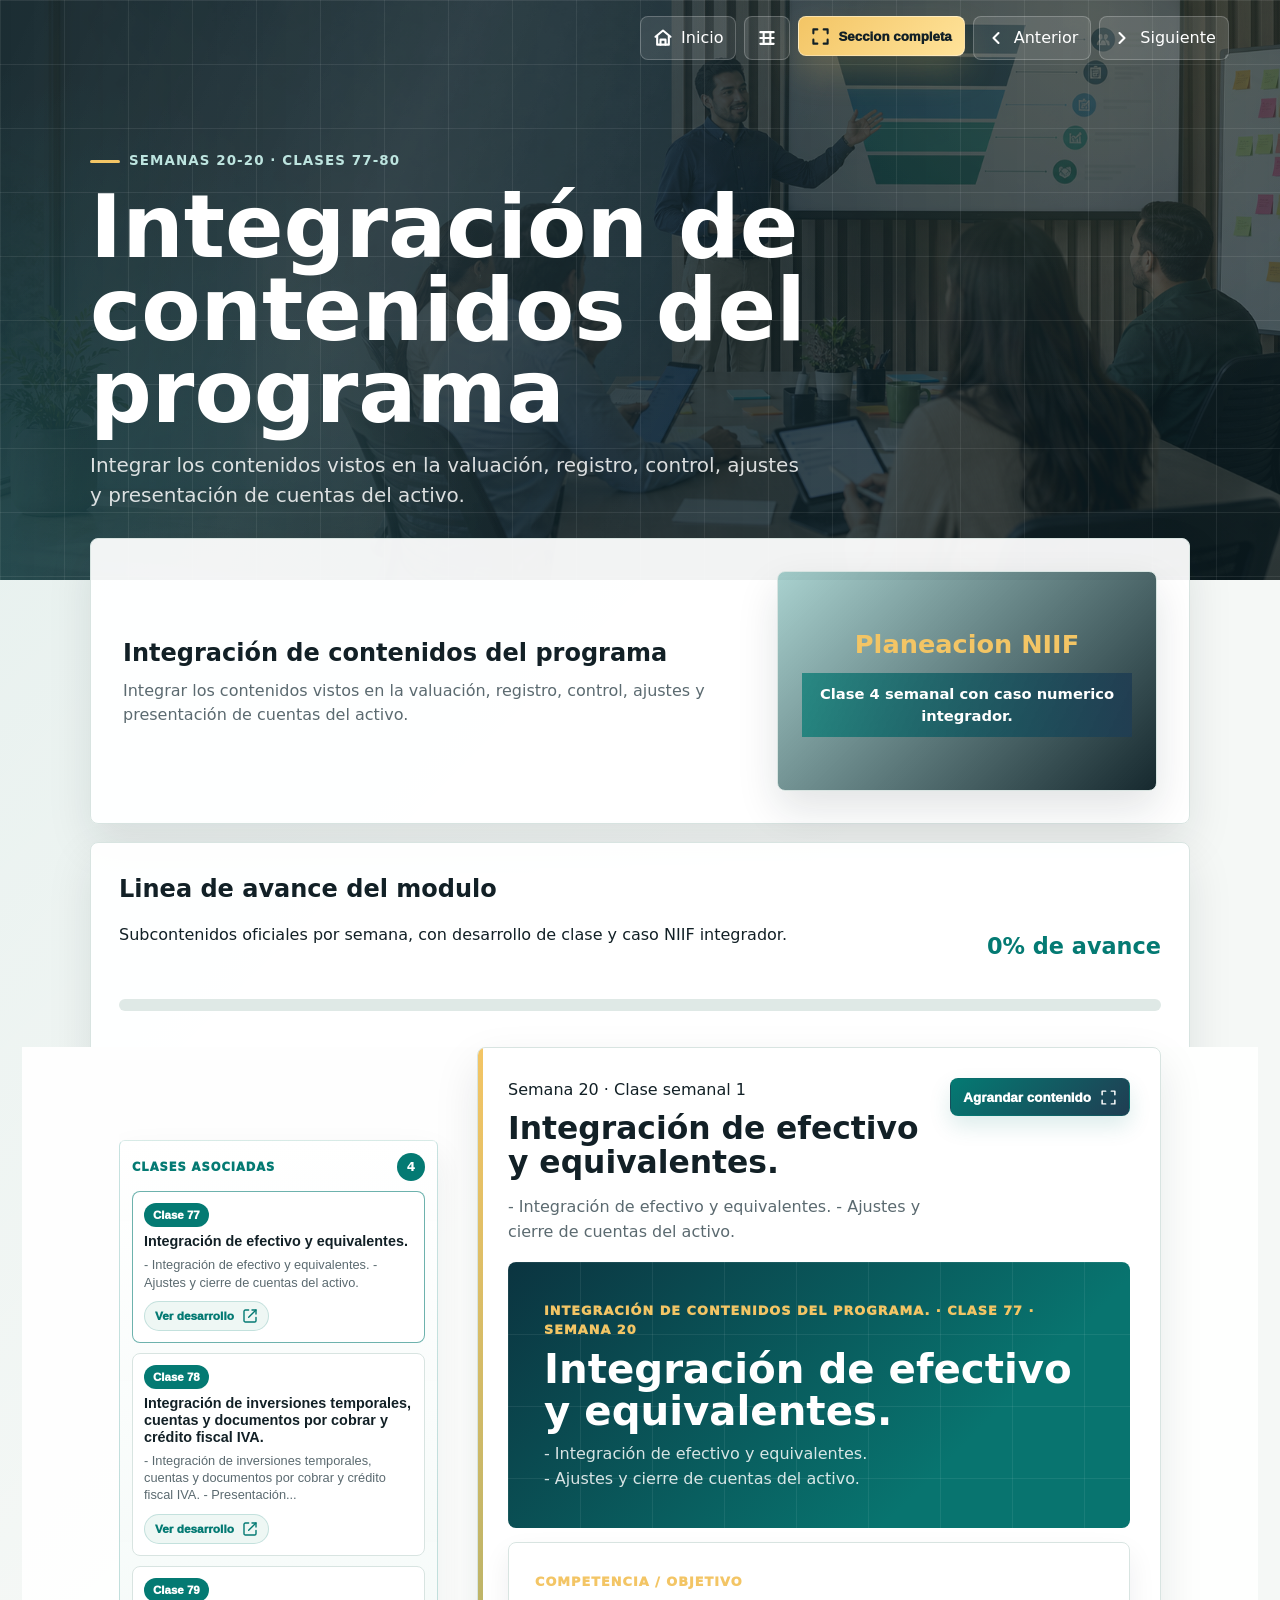
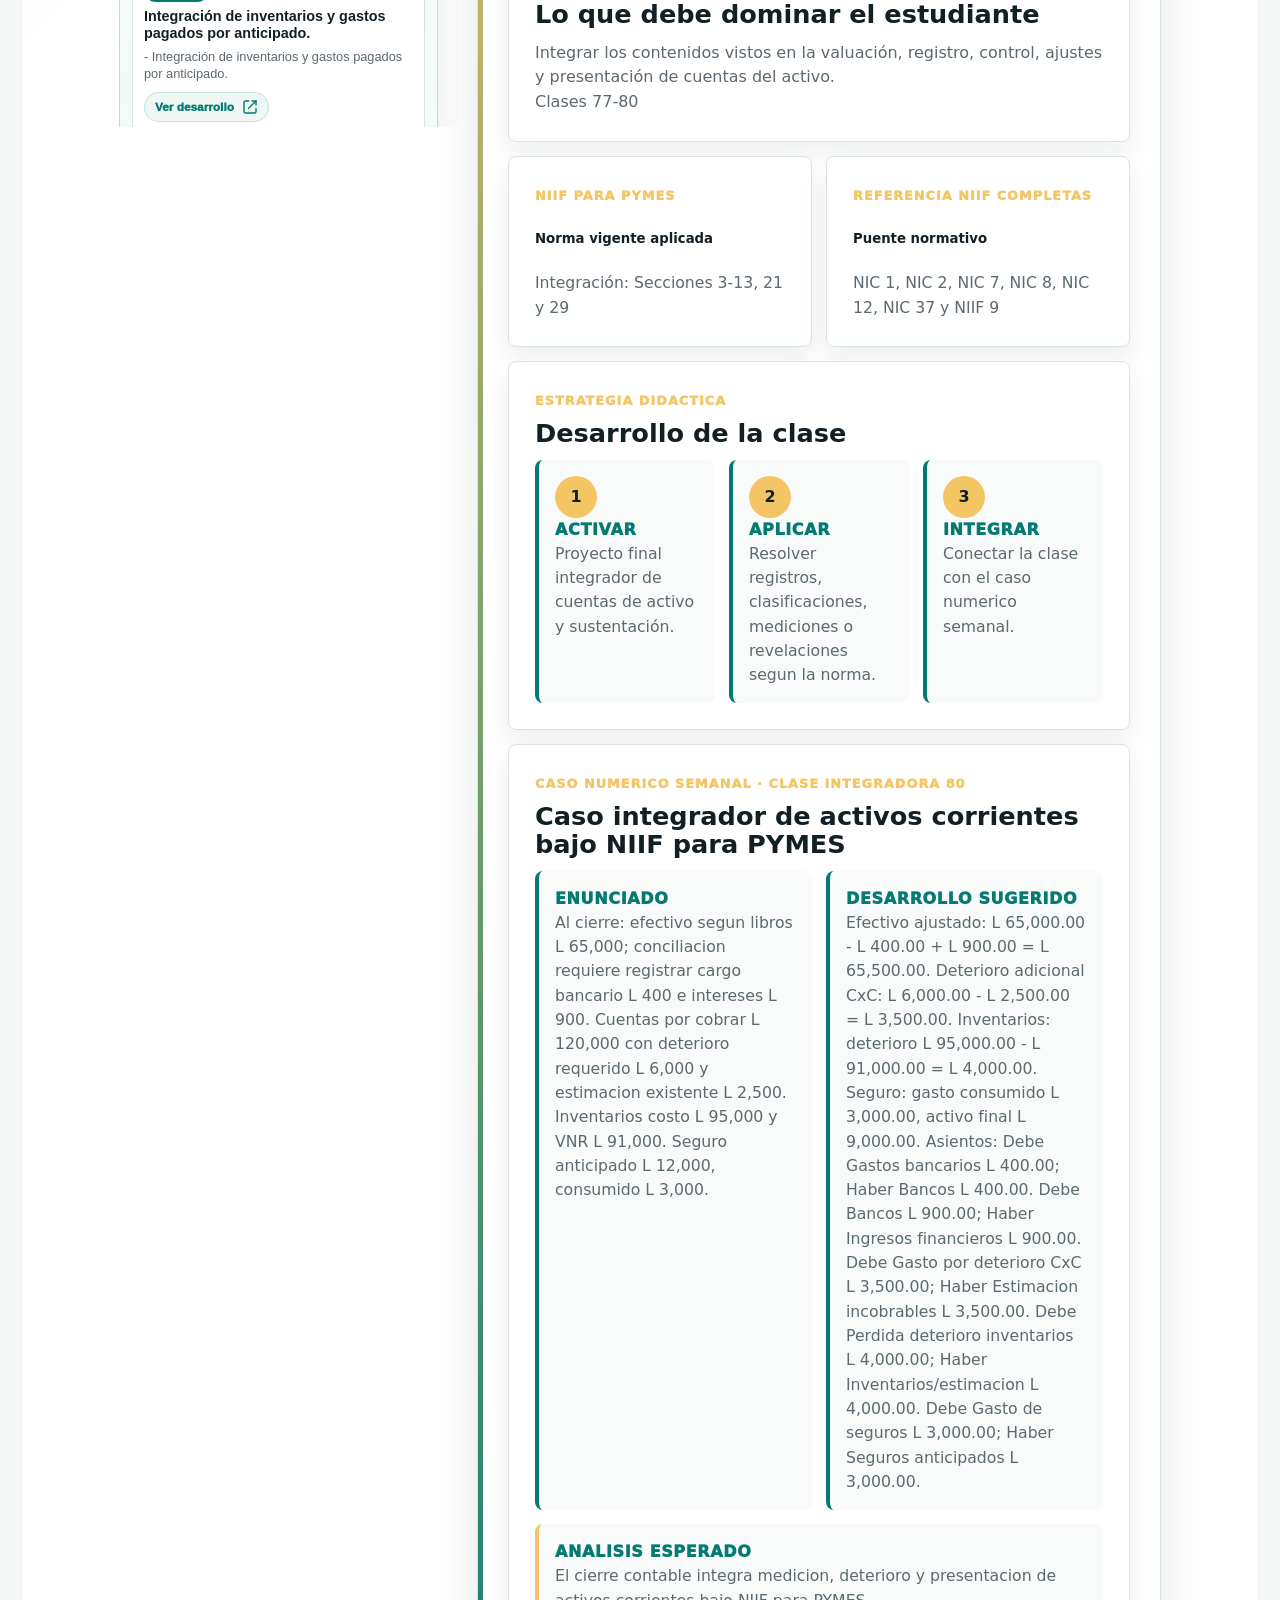
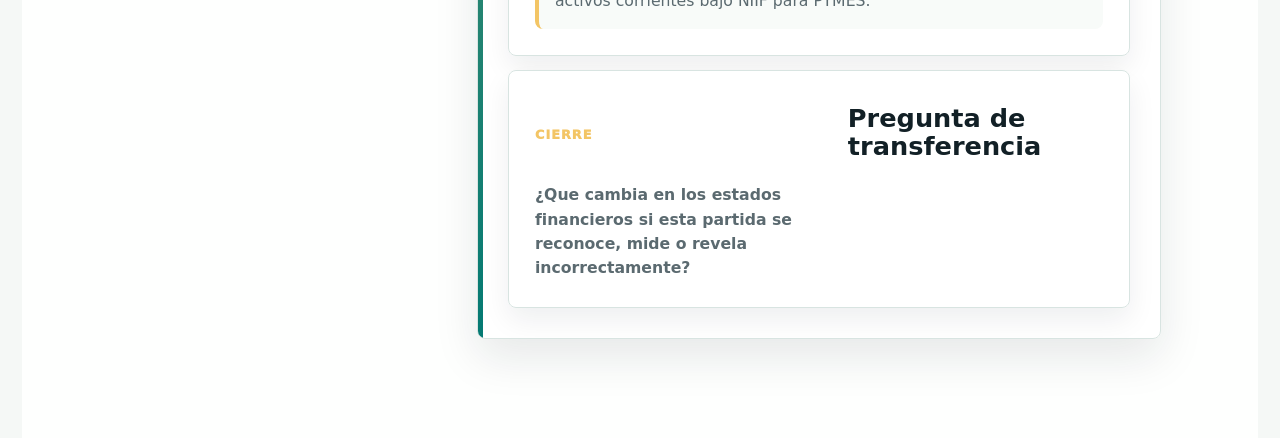
==== commit 314f8dab: "Agregar clase 7 de contingencias" ====
--- a/cierre.html
+++ b/cierre.html
@@ -4,7 +4,7 @@
   <meta charset="utf-8">
   <meta name="viewport" content="width=device-width, initial-scale=1">
   <title>Integración de contenidos del programa | Contabilidad II</title>
-  <link rel="stylesheet" href="module-pages.css?v=conta2-class4-impact">
+  <link rel="stylesheet" href="module-pages.css?v=conta2-class7-contingentes">
 </head>
 <body data-custom-module="manual" data-default-class="77">
   <header class="module-hero">
@@ -30,6 +30,6 @@
     </div>
   </header>
   <main class="module-layout module-one accounting-module" data-conta-module></main>
-  <script src="module-pages.js?v=conta2-class4-impact"></script>
+  <script src="module-pages.js?v=conta2-class7-contingentes"></script>
 </body>
 </html>
--- a/module-pages.css
+++ b/module-pages.css
@@ -7035,6 +7035,46 @@
   padding-left: 22px;
 }
 
+.study-table-wrap {
+  width: 100%;
+  margin-top: 14px;
+  overflow-x: auto;
+  border: 1px solid rgba(4,122,115,.18);
+  border-radius: 8px;
+  background: #fff;
+}
+
+.study-table {
+  width: 100%;
+  min-width: 420px;
+  border-collapse: collapse;
+}
+
+.study-table th,
+.study-table td {
+  padding: 12px 14px;
+  border-bottom: 1px solid rgba(4,122,115,.12);
+  color: var(--impact-ink);
+  text-align: left;
+  font-size: .98rem;
+  line-height: 1.35;
+}
+
+.study-table th {
+  color: #fff;
+  background: linear-gradient(135deg, var(--impact-teal), var(--impact-navy));
+  font-weight: 950;
+}
+
+.study-table td:not(:first-child) {
+  color: var(--impact-teal);
+  font-weight: 950;
+}
+
+.study-table tr:last-child td {
+  border-bottom: 0;
+}
+
 .study-groups {
   display: grid;
   gap: 14px;
@@ -7317,3 +7357,605 @@
     grid-template-columns: repeat(2, minmax(0, 1fr));
   }
 }
+
+/* Contabilidad II · responsive refinement */
+@media (max-width: 1180px) {
+  html,
+  body {
+    overflow-x: hidden;
+  }
+
+  .module-hero-inner,
+  .module-layout {
+    width: min(100% - 48px, 1040px);
+    max-width: min(100% - 48px, 1040px);
+  }
+
+  .module-layout {
+    margin-top: -44px;
+  }
+
+  .accounting-module .lesson-card h3,
+  .section-class-active-head h3 {
+    font-size: clamp(1.65rem, 4.4vw, 3rem);
+    line-height: 1.04;
+  }
+
+  .accounting-module .lesson-top {
+    align-items: start;
+  }
+
+  .class-one-hero h4 {
+    font-size: clamp(2rem, 4.8vw, 3.35rem);
+  }
+
+  .study-section h6 {
+    font-size: clamp(1.25rem, 2.4vw, 1.75rem);
+  }
+
+  .section-fullscreen .development-fullscreen-inner {
+    width: min(100% - 36px, 1180px);
+  }
+}
+
+@media (min-width: 621px) and (max-width: 980px) {
+  .module-nav {
+    flex-wrap: wrap;
+    justify-content: flex-end;
+    gap: 8px;
+    padding-inline: 20px;
+  }
+
+  .module-nav a,
+  .module-nav button {
+    min-height: 44px;
+    padding-inline: 14px;
+    font-size: .95rem;
+  }
+
+  .module-hero {
+    min-height: 560px;
+  }
+
+  .module-hero h1 {
+    font-size: clamp(3rem, 8vw, 4.9rem);
+    line-height: 1;
+  }
+
+  .module-hero p {
+    max-width: 680px;
+    font-size: 1.1rem;
+  }
+
+  .module-layout {
+    margin-bottom: 64px;
+  }
+
+  .intro-card,
+  .learning-panel,
+  .lesson-card {
+    padding: clamp(22px, 4vw, 32px);
+  }
+
+  .learning-panel {
+    gap: 22px;
+  }
+
+  .step-line {
+    max-height: none;
+    overflow: visible;
+    padding-right: 0;
+  }
+
+  .lesson-class-grid {
+    grid-template-columns: repeat(2, minmax(0, 1fr));
+  }
+
+  .lesson-top {
+    grid-template-columns: minmax(0, 1fr) auto;
+  }
+
+  .class-one-intro,
+  .financial-info-map,
+  .users-wheel,
+  .case-results,
+  .study-card-grid {
+    grid-template-columns: repeat(2, minmax(0, 1fr));
+  }
+
+  .normative-grid,
+  .case-workbench,
+  .class-one-discussion {
+    grid-template-columns: 1fr;
+  }
+
+  .statement-stack {
+    grid-template-columns: repeat(2, minmax(0, 1fr));
+  }
+
+  .development-fullscreen-inner {
+    width: min(100% - 32px, 920px);
+    padding: 24px;
+  }
+
+  .development-fullscreen-head {
+    grid-template-columns: minmax(0, 1fr) auto;
+  }
+
+  .section-fullscreen-browser {
+    grid-template-columns: minmax(240px, .42fr) minmax(0, 1fr);
+    gap: 20px;
+  }
+
+  .section-class-browser {
+    max-height: calc(100dvh - 190px);
+  }
+
+  .section-class-list {
+    grid-template-columns: 1fr;
+  }
+}
+
+@media (max-width: 620px) {
+  :root {
+    --mobile-gutter: 16px;
+  }
+
+  html,
+  body {
+    max-width: 100%;
+    overflow-x: hidden;
+  }
+
+  body * {
+    min-width: 0;
+  }
+
+  .module-nav {
+    left: 0;
+    right: 0;
+    top: 0;
+    width: 100%;
+    justify-content: flex-end;
+    gap: 7px;
+    padding: 10px var(--mobile-gutter) 0;
+  }
+
+  .module-nav a,
+  .module-nav button,
+  .module-nav .module-nav-fullscreen {
+    flex: 0 0 42px;
+    width: 42px;
+    min-width: 42px;
+    height: 42px;
+    min-height: 42px;
+    border-radius: 8px;
+    padding: 0;
+  }
+
+  .module-nav a span,
+  .module-nav button span {
+    position: absolute;
+    width: 1px;
+    height: 1px;
+    overflow: hidden;
+    clip: rect(0 0 0 0);
+    white-space: nowrap;
+  }
+
+  .module-hero {
+    min-height: auto;
+  }
+
+  .module-hero-inner {
+    width: calc(100vw - (var(--mobile-gutter) * 2));
+    max-width: calc(100vw - (var(--mobile-gutter) * 2));
+    margin-inline: var(--mobile-gutter);
+    padding: 92px 0 46px;
+    overflow: hidden;
+  }
+
+  .module-hero h1 {
+    max-width: 100%;
+    font-size: clamp(1.9rem, 9.2vw, 2.45rem);
+    line-height: 1.02;
+    overflow-wrap: anywhere;
+    word-break: normal;
+    text-wrap: pretty;
+  }
+
+  .module-hero p {
+    max-width: 100%;
+    font-size: .95rem;
+    line-height: 1.5;
+    overflow-wrap: anywhere;
+  }
+
+  .hero-dynamic-label {
+    font-size: .72rem;
+  }
+
+  .module-layout {
+    width: calc(100vw - (var(--mobile-gutter) * 2));
+    max-width: calc(100vw - (var(--mobile-gutter) * 2));
+    margin: -24px var(--mobile-gutter) 56px;
+    overflow: hidden;
+  }
+
+  .intro-card,
+  .learning-panel,
+  .lesson-card,
+  .accounting-module .lesson-card {
+    border-radius: 8px;
+    padding: 18px;
+  }
+
+  .intro-card {
+    gap: 18px;
+  }
+
+  .objective-card,
+  .intro-card.objective-card {
+    grid-template-columns: 1fr;
+    align-items: start;
+  }
+
+  .objective-video,
+  .objective-video.video-empty {
+    width: 100%;
+    max-width: 100%;
+    min-width: 0;
+  }
+
+  .objective-video.video-empty {
+    min-height: 220px;
+    overflow: hidden;
+  }
+
+  .objective-video.video-empty strong,
+  .objective-video.video-empty span,
+  .objective-video span {
+    max-width: 100%;
+    white-space: normal;
+    overflow-wrap: anywhere;
+    text-wrap: pretty;
+  }
+
+  .intro-card h2,
+  .learning-head h2 {
+    font-size: clamp(1.45rem, 7vw, 2rem);
+    line-height: 1.08;
+  }
+
+  .learning-panel {
+    gap: 20px;
+  }
+
+  .learning-head {
+    gap: 10px;
+  }
+
+  .progress-text {
+    justify-self: start;
+    font-size: 1.35rem;
+  }
+
+  .step-line {
+    max-height: none;
+    overflow: visible;
+    padding-right: 0;
+  }
+
+  .step-filter-item,
+  .lesson-class-panel,
+  .lesson-class-card,
+  .lesson-card {
+    min-width: 0;
+  }
+
+  .lesson-class-head {
+    align-items: center;
+  }
+
+  .lesson-class-grid {
+    gap: 10px;
+  }
+
+  .lesson-class-card {
+    padding: 14px;
+  }
+
+  .lesson-class-card strong {
+    font-size: 1rem;
+    line-height: 1.1;
+  }
+
+  .lesson-top,
+  .accounting-module .lesson-top {
+    grid-template-columns: 1fr;
+    gap: 14px;
+  }
+
+  .accounting-module .lesson-top-fullscreen,
+  .lesson-top-fullscreen {
+    justify-self: start;
+    width: auto;
+    min-height: 40px;
+    padding: 8px 12px;
+    font-size: .82rem;
+  }
+
+  .accounting-module .lesson-card h3,
+  .lesson-card h3 {
+    font-size: clamp(1.6rem, 8.5vw, 2.25rem);
+    line-height: 1.04;
+    overflow-wrap: anywhere;
+  }
+
+  .accounting-module .lesson-card p,
+  .lesson-card p {
+    font-size: .98rem;
+    line-height: 1.55;
+  }
+
+  .lesson-inline-development {
+    margin-top: 16px;
+  }
+
+  .accounting-module .inline-fullscreen-open,
+  .inline-fullscreen-open {
+    width: 100%;
+    justify-content: center;
+    margin: 8px 0 14px;
+  }
+
+  .accounting-module .accounting-deck,
+  .class-master-deck {
+    gap: 12px;
+  }
+
+  .accounting-module .accounting-hero-panel,
+  .class-one-hero {
+    grid-template-columns: 1fr !important;
+    padding: 18px !important;
+  }
+
+  .accounting-module .accounting-hero-panel h4,
+  .class-one-hero h4 {
+    font-size: clamp(1.85rem, 9.6vw, 2.65rem) !important;
+    line-height: 1.02;
+    overflow-wrap: anywhere;
+  }
+
+  .class-one-hero p {
+    font-size: .98rem;
+    overflow-wrap: anywhere;
+  }
+
+  .decision-signal {
+    gap: 9px;
+  }
+
+  .decision-signal span,
+  .decision-signal strong,
+  .decision-signal em {
+    min-height: 44px;
+    padding: 10px 12px;
+    font-size: .92rem;
+  }
+
+  .class-one-intro,
+  .normative-grid,
+  .financial-info-map,
+  .users-wheel,
+  .statement-stack,
+  .case-workbench,
+  .case-results,
+  .class-one-discussion,
+  .study-card-grid {
+    grid-template-columns: 1fr;
+  }
+
+  .class-one-normative,
+  .class-one-flow,
+  .class-one-users,
+  .class-one-set,
+  .class-one-case,
+  .class-one-discussion,
+  .class-one-conclusion,
+  .class-one-study-material,
+  .study-section,
+  .normative-grid article,
+  .financial-info-map article,
+  .users-wheel article {
+    padding: 16px;
+  }
+
+  .class-one-impact .section-block-head h5,
+  .class-one-case h5,
+  .class-one-discussion h5 {
+    font-size: clamp(1.35rem, 7vw, 1.85rem);
+  }
+
+  .study-section h6 {
+    font-size: clamp(1.22rem, 6vw, 1.65rem);
+  }
+
+  .study-section p,
+  .study-section li {
+    font-size: .96rem;
+    line-height: 1.62;
+  }
+
+  .study-group {
+    padding: 12px;
+  }
+
+  .statement-stack article,
+  .users-wheel article {
+    min-height: auto;
+  }
+
+  .case-workbench {
+    overflow: hidden;
+  }
+
+  .case-workbench table {
+    display: block;
+    max-width: 100%;
+    overflow-x: auto;
+    white-space: nowrap;
+  }
+
+  .case-workbench th,
+  .case-workbench td {
+    padding: 9px 10px;
+    font-size: .92rem;
+  }
+
+  .formula-strip span {
+    font-size: .92rem;
+    line-height: 1.35;
+  }
+
+  .development-fullscreen {
+    padding: 10px;
+  }
+
+  .development-fullscreen-inner,
+  .development-fullscreen.class-fullscreen .development-fullscreen-inner,
+  .section-fullscreen .development-fullscreen-inner {
+    width: 100%;
+    max-width: 100%;
+    border-radius: 8px;
+    padding: 16px;
+  }
+
+  .development-fullscreen-head,
+  .development-fullscreen.class-fullscreen .development-fullscreen-head {
+    grid-template-columns: 1fr;
+    gap: 12px;
+    margin-bottom: 16px;
+  }
+
+  .development-fullscreen-head h2,
+  .development-fullscreen.class-fullscreen .development-fullscreen-head h2 {
+    font-size: clamp(1.65rem, 9vw, 2.35rem) !important;
+    line-height: 1.04;
+    overflow-wrap: anywhere;
+  }
+
+  .development-fullscreen-head p,
+  .development-fullscreen.class-fullscreen .development-fullscreen-head p {
+    font-size: .96rem;
+    line-height: 1.45;
+  }
+
+  .fullscreen-actions,
+  .development-fullscreen.class-fullscreen .fullscreen-actions {
+    justify-content: flex-start;
+    gap: 8px;
+  }
+
+  .matrix-return,
+  .development-fullscreen.class-fullscreen .matrix-return,
+  .fullscreen-close,
+  .development-fullscreen.class-fullscreen .fullscreen-close {
+    width: 42px;
+    min-width: 42px;
+    height: 42px;
+    min-height: 42px;
+    border-radius: 8px;
+    padding: 0;
+  }
+
+  .matrix-return span {
+    position: absolute;
+    width: 1px;
+    height: 1px;
+    overflow: hidden;
+    clip: rect(0 0 0 0);
+    white-space: nowrap;
+  }
+
+  .development-fullscreen-grid {
+    gap: 14px;
+  }
+
+  .section-fullscreen-browser {
+    grid-template-columns: 1fr;
+    gap: 14px;
+  }
+
+  .section-class-browser {
+    position: static;
+    max-height: 38dvh;
+    overflow-y: auto;
+    padding: 14px;
+  }
+
+  .section-class-browser-head {
+    align-items: center;
+  }
+
+  .section-class-list {
+    grid-template-columns: 1fr;
+    gap: 10px;
+  }
+
+  .section-class-option {
+    padding: 12px;
+  }
+
+  .section-class-active-head {
+    grid-template-columns: 1fr;
+    gap: 12px;
+    margin-bottom: 12px;
+  }
+
+  .section-class-active-head h3 {
+    font-size: clamp(1.55rem, 8.5vw, 2.25rem);
+    line-height: 1.04;
+    overflow-wrap: anywhere;
+  }
+
+  .section-class-expand {
+    width: 100%;
+    justify-content: center;
+  }
+}
+
+@media (max-width: 390px) {
+  :root {
+    --mobile-gutter: 12px;
+  }
+
+  .module-nav {
+    gap: 5px;
+  }
+
+  .module-nav a,
+  .module-nav button,
+  .module-nav .module-nav-fullscreen {
+    flex-basis: 40px;
+    width: 40px;
+    min-width: 40px;
+    height: 40px;
+    min-height: 40px;
+  }
+
+  .module-hero h1 {
+    font-size: clamp(1.95rem, 10.2vw, 2.55rem);
+  }
+
+  .accounting-module .lesson-card h3,
+  .lesson-card h3,
+  .section-class-active-head h3 {
+    font-size: clamp(1.45rem, 8.2vw, 2rem);
+  }
+
+  .class-one-hero h4,
+  .accounting-module .accounting-hero-panel h4 {
+    font-size: clamp(1.65rem, 9vw, 2.3rem) !important;
+  }
+}
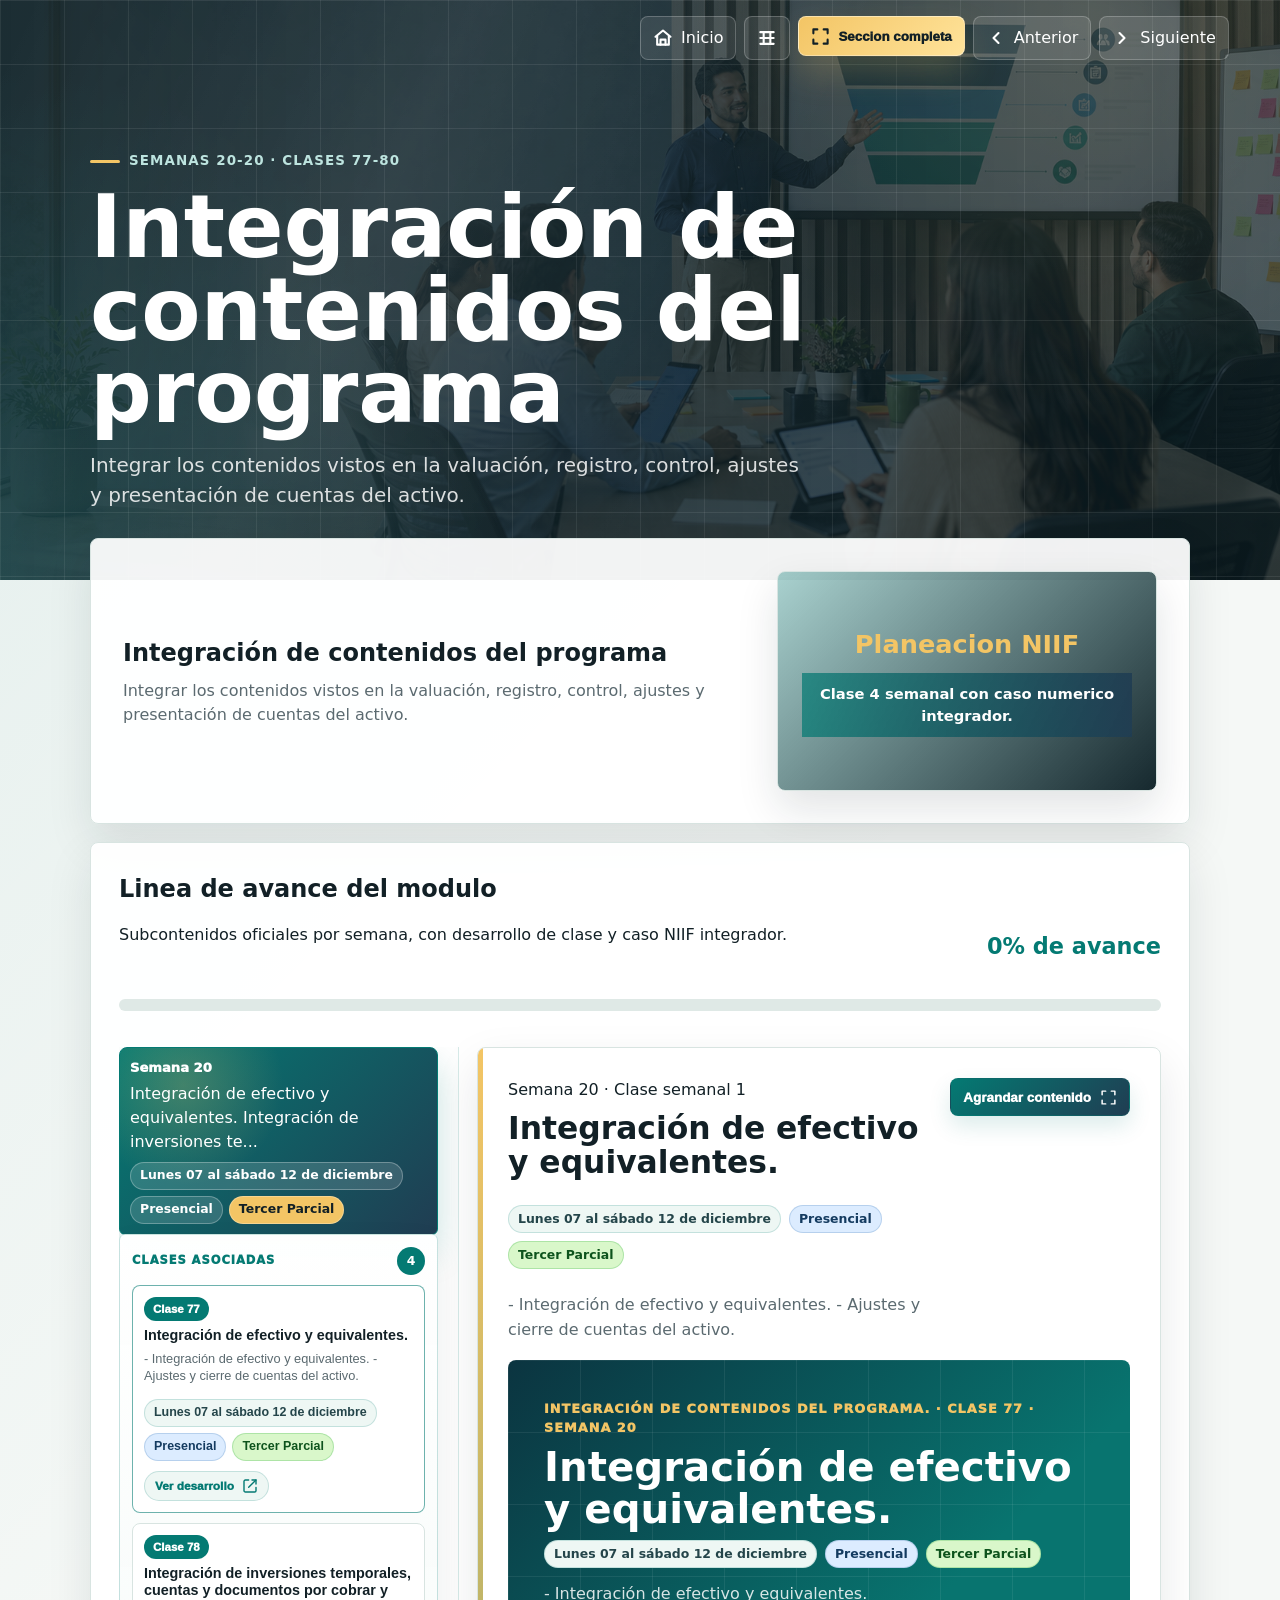
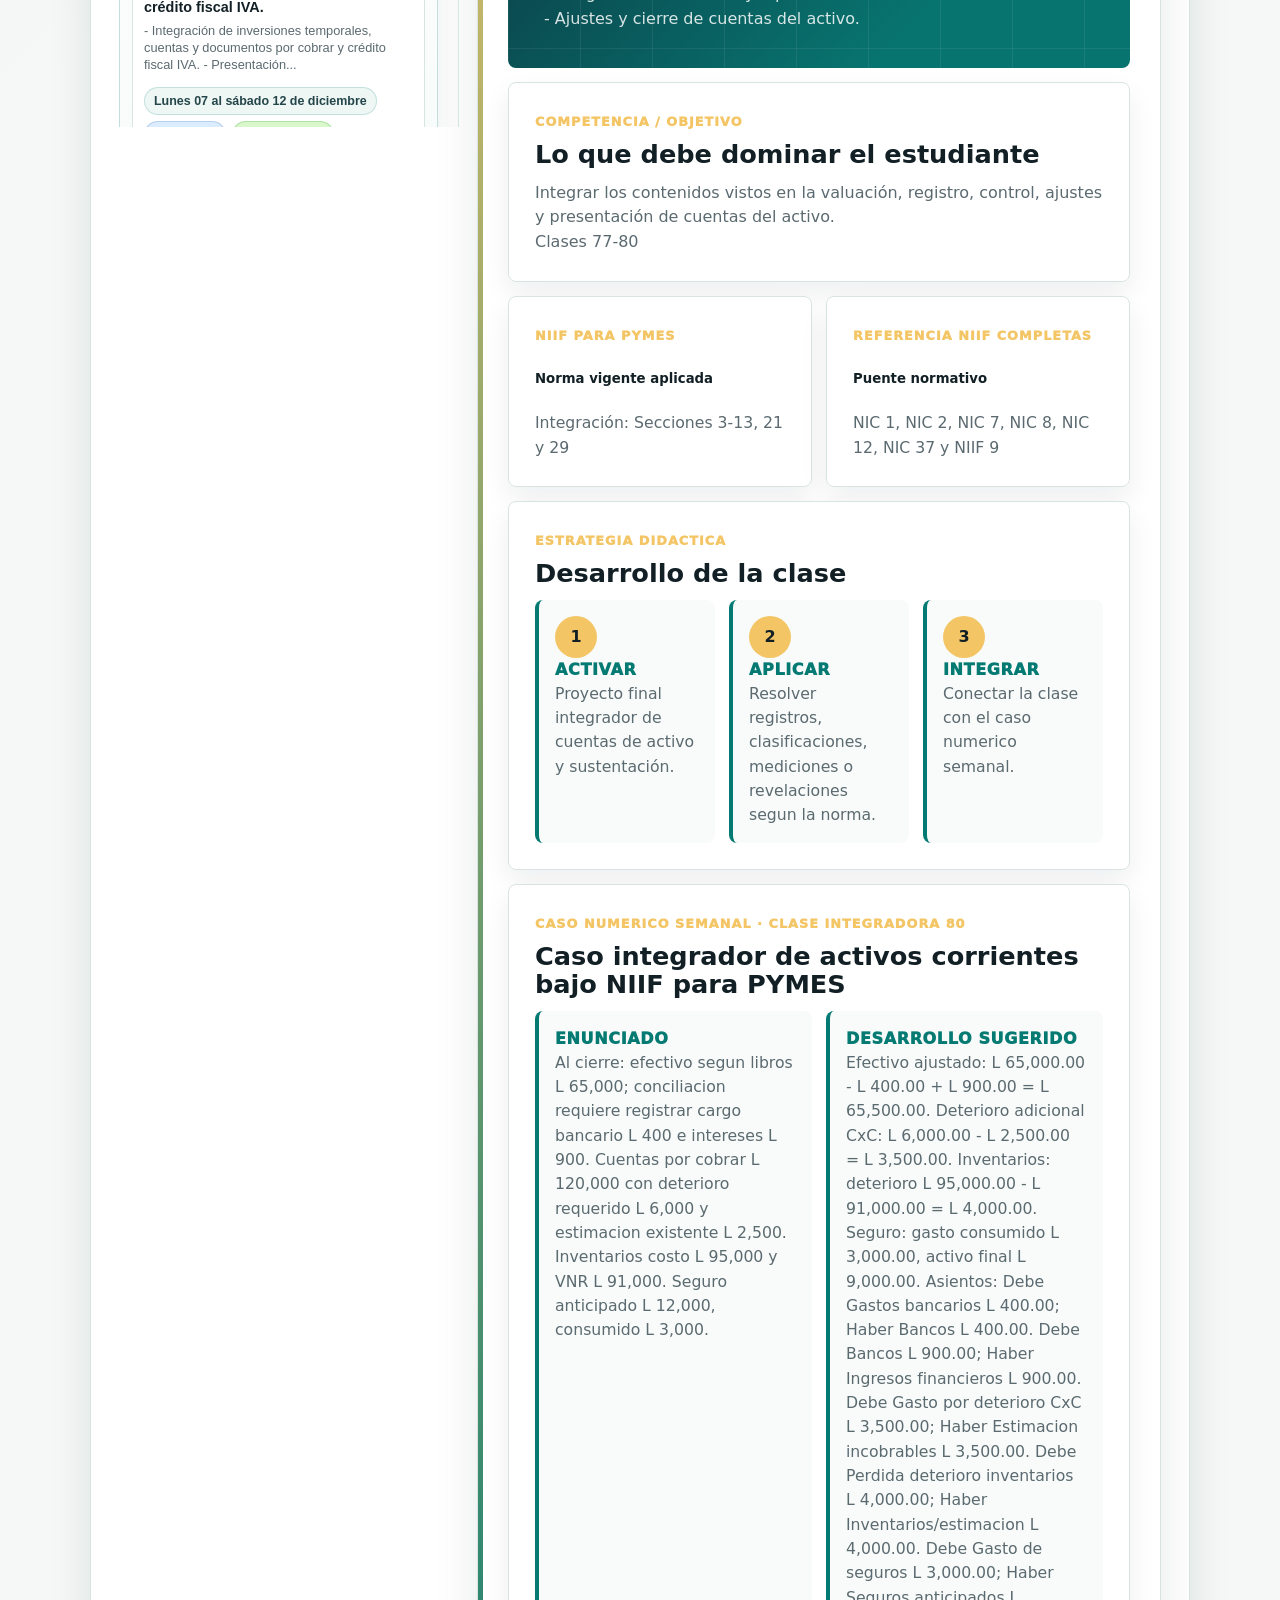
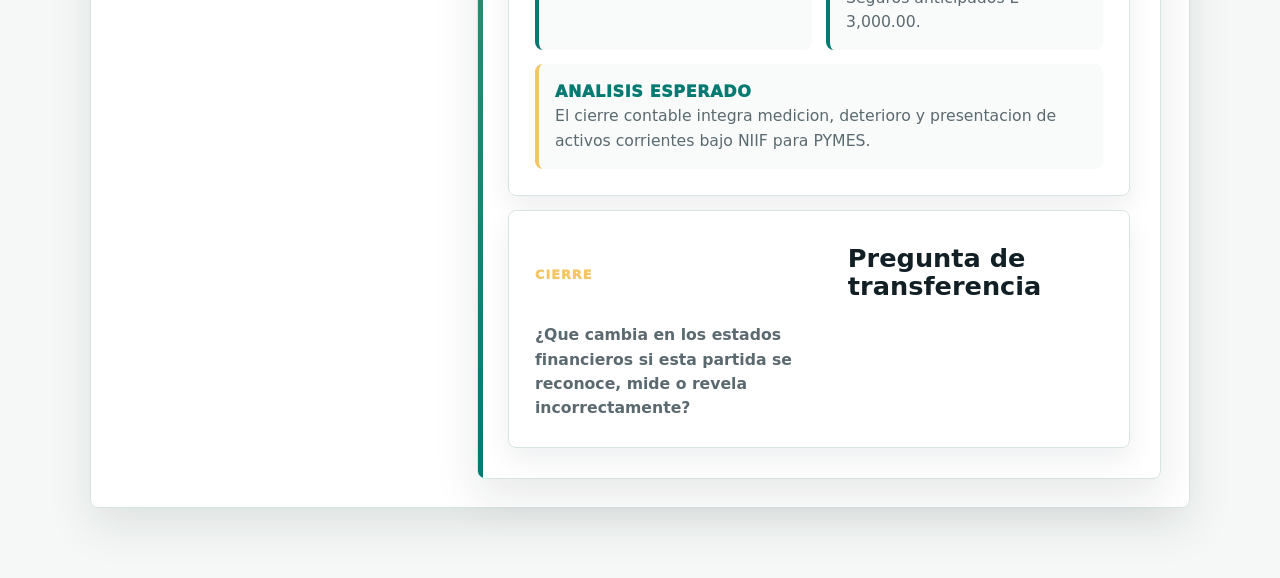
==== commit 9b1db409: "Agregar calendario y modalidad semanal" ====
--- a/cierre.html
+++ b/cierre.html
@@ -4,7 +4,7 @@
   <meta charset="utf-8">
   <meta name="viewport" content="width=device-width, initial-scale=1">
   <title>Integración de contenidos del programa | Contabilidad II</title>
-  <link rel="stylesheet" href="module-pages.css?v=conta2-class7-contingentes">
+  <link rel="stylesheet" href="module-pages.css?v=conta2-calendar-modalidad">
 </head>
 <body data-custom-module="manual" data-default-class="77">
   <header class="module-hero">
@@ -30,6 +30,6 @@
     </div>
   </header>
   <main class="module-layout module-one accounting-module" data-conta-module></main>
-  <script src="module-pages.js?v=conta2-class7-contingentes"></script>
+  <script src="module-pages.js?v=conta2-calendar-modalidad"></script>
 </body>
 </html>
--- a/module-pages.css
+++ b/module-pages.css
@@ -596,6 +596,93 @@
   position: relative;
   overflow: hidden;
   transition: transform .24s ease, border-color .24s ease, background .24s ease, color .24s ease, box-shadow .24s ease;
+}
+
+.step-chip strong,
+.step-chip span {
+  position: relative;
+  z-index: 1;
+  display: block;
+}
+
+.step-chip strong {
+  margin-bottom: 4px;
+  color: inherit;
+  font-size: .82rem;
+  font-weight: 950;
+}
+
+.schedule-chips {
+  display: flex;
+  flex-wrap: wrap;
+  gap: 8px;
+  margin: 10px 0 14px;
+}
+
+.schedule-chips.compact {
+  gap: 6px;
+  margin: 8px 0 0;
+}
+
+.schedule-chip {
+  display: inline-flex;
+  align-items: center;
+  width: fit-content;
+  min-height: 28px;
+  border: 1px solid rgba(4,122,115,.18);
+  border-radius: 999px;
+  padding: 5px 9px;
+  color: var(--ink);
+  background: rgba(255,255,255,.84);
+  font-size: .78rem;
+  font-weight: 900;
+  line-height: 1.15;
+}
+
+.schedule-chip.date {
+  color: #24454a;
+  background: #eef7f4;
+}
+
+.schedule-chip.modality.presencial {
+  color: #143b60;
+  background: #dcecff;
+  border-color: rgba(45,109,171,.22);
+}
+
+.schedule-chip.modality.virtual {
+  color: #0d564f;
+  background: #d8f3ee;
+  border-color: rgba(4,122,115,.22);
+}
+
+.schedule-chip.modality.mixed {
+  color: #0d3b4f;
+  background: #d9fbfb;
+  border-color: rgba(0,188,188,.28);
+}
+
+.schedule-chip.detail {
+  color: #5e4a12;
+  background: #fff4c9;
+  border-color: rgba(243,197,101,.5);
+}
+
+.schedule-chip.event {
+  color: #0d531c;
+  background: #d9f7ca;
+  border-color: rgba(57,179,72,.28);
+}
+
+.step-chip.active .schedule-chip {
+  border-color: rgba(255,255,255,.28);
+  color: var(--white);
+  background: rgba(255,255,255,.14);
+}
+
+.step-chip.active .schedule-chip.event {
+  color: var(--ink);
+  background: var(--gold);
 }
 
 .step-chip::before {
